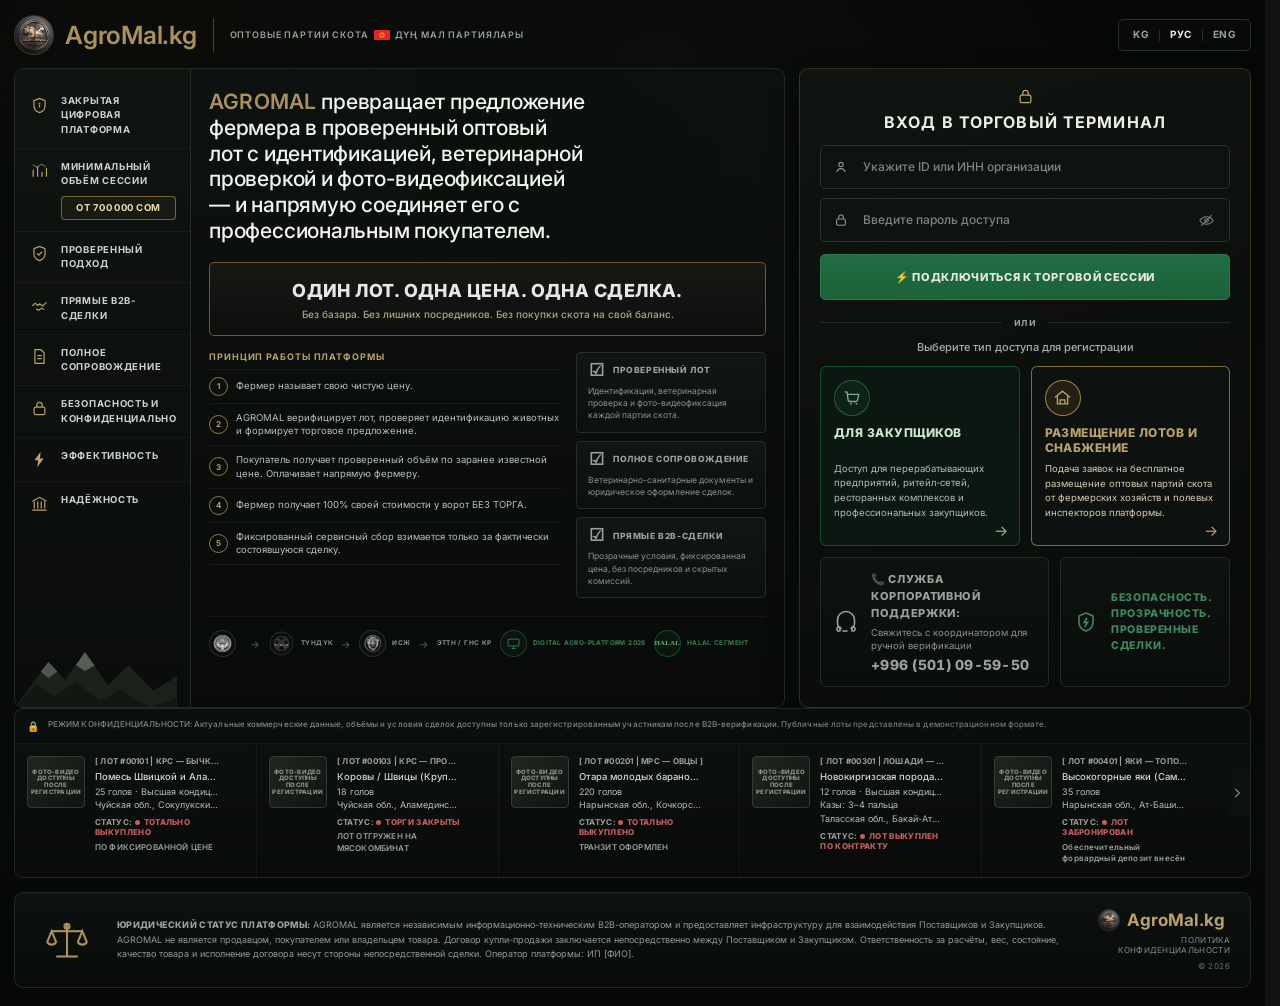
==== index.html @ 63f701b0 "Restore gray feature and support colors" ====
<!doctype html>
<html lang="ru">

<head>
<!-- skill:chrome -->
<style>
/* Credit line — bottom-right */
.design-ui-credit {
  position: fixed;
  bottom: 12px;
  right: 12px;
  font: 11px/1 system-ui, sans-serif;
  color: rgba(128,128,128,0.5);
  pointer-events: none;
  z-index: 2147483647;
  transition: opacity 0.4s ease;
  user-select: none;
  letter-spacing: 0.02em;
}

/* Hide chrome on touch devices */
@media (hover: none) {
  .design-ui-credit { display: none; }
}

/* Print fixes */
@media print {
  * {
    transition: none !important;
    animation: none !important;
    box-shadow: none !important;
  }
  body {
    print-color-adjust: exact;
    -webkit-print-color-adjust: exact;
  }
  .design-ui-credit { display: none !important; }
}

</style>
<script>
(function () {
    function markEditable() {
        document.body.classList.add('artifact-editable');
    }

    function initChromeUI() {
        if (!matchMedia('(hover: hover)').matches) return;

        var credit = document.createElement('div');
        credit.className = 'design-ui-credit';
        credit.setAttribute('aria-hidden', 'true');
        document.body.appendChild(credit);

        var timer = null;
        var fade = function (out) { credit.style.opacity = out ? '0' : ''; };
        fade(true);
        var show = function () {
            fade(false);
            clearTimeout(timer);
            timer = setTimeout(function () { fade(true); }, 3000);
        };
        document.addEventListener('mousemove', show);
        show();
    }

    function init() {
        markEditable();
        initChromeUI();
    }

    if (document.readyState === 'loading') {
        document.addEventListener('DOMContentLoaded', init);
    } else {
        init();
    }
})();
</script>
<!-- /skill:chrome -->

  <meta charset="utf-8">

  <meta
    name="viewport"
    content="width=device-width,initial-scale=1,viewport-fit=cover"
  >

  <title>
    AgroMal — закрытая B2B-платформа
  </title>

  <meta
    name="description"
    content="Закрытая B2B-платформа AgroMal для оптовых партий скота и прямых торговых сделок."
  >

  <meta
    name="theme-color"
    content="#050706"
  >

  <link
    rel="icon"
    href="./assets/img/logo.svg"
    type="image/svg+xml"
  >

  <!-- =====================================================
       FONT
       ===================================================== -->

  <link rel="preconnect" href="https://fonts.googleapis.com">

  <link
    rel="preconnect"
    href="https://fonts.gstatic.com"
    crossorigin
  >

  <link
    rel="stylesheet"
    href="https://fonts.googleapis.com/css2?family=Inter:wght@400;500;600&family=Manrope:wght@600&display=swap"
  >

  <!-- =====================================================
       GLOBAL
       ===================================================== -->

  <link
    rel="stylesheet"
    href="./assets/css/main.css"
  >

  <!-- =====================================================
       HOMEPAGE ONLY
       ===================================================== -->

  <link
    rel="stylesheet"
    href="./assets/css/agromal-homepage-overrides.css"
  >

  <!-- =====================================================
       JS
       ===================================================== -->

  <script src="./assets/js/config.js"></script>

  <script
    type="module"
    src="./assets/js/index.js"
  ></script>

</head>

<body class="homepage">

  <!-- =====================================================
       HEADER
       ===================================================== -->

  <header class="site-header site-header--home">

    <div class="shell site-header__inner site-header__inner--home">

      <!-- BRAND -->

      <a
        class="brand brand--home"
        href="./index.html"
        aria-label="AGROMAL — главная"
      >

        <img
          class="brand__logo"
          src="./assets/img/logo.jfif"
          alt="AGROMAL"
          width="42"
          height="42"
        >

        <b class="brand__name">
          AgroMal.kg
        </b>

      </a>


      <!-- DIVIDER -->

      <span
        class="brand-divider"
        aria-hidden="true"
      ></span>


      <!-- TAG -->

      <small class="brand__tag">

  <span data-i18n="taglineBefore"></span>

  <span
    class="brand__flag"
    aria-hidden="true"
  >
    <svg viewBox="0 0 32 20" xmlns="http://www.w3.org/2000/svg">
      <rect width="32" height="20" rx="2" fill="#E3262E"/>

      <circle
        cx="16"
        cy="10"
        r="5.2"
        fill="#FFCD00"
      />

      <circle
        cx="16"
        cy="10"
        r="2.1"
        fill="#E3262E"
      />

      <g
        fill="#E3262E"
        transform="translate(16 10)"
      >
        <path d="M0-7.7 1-2.2 0-1.6-1-2.2z"/>
        <path d="M0 7.7 1 2.2 0 1.6-1 2.2z"/>
        <path d="M-7.7 0-2.2-1.0-1.6 0-2.2 1.0z"/>
        <path d="M7.7 0 2.2-1.0 1.6 0 2.2 1.0z"/>

        <path d="M-5.4-5.4-1.8-1.1-2.2-0.2-3.0-0.6z"/>
        <path d="M5.4-5.4 1.8-1.1 2.2-0.2 3.0-0.6z"/>
        <path d="M-5.4 5.4-1.8 1.1-2.2 0.2-3.0 0.6z"/>
        <path d="M5.4 5.4 1.8 1.1 2.2 0.2 3.0 0.6z"/>
      </g>
    </svg>
  </span>

  <span data-i18n="taglineAfter"></span>

</small>


      <!-- LANGUAGE -->

      <nav
        class="lang-switch lang-switch--compact"
        aria-label="Язык интерфейса"
      >

        <button
          type="button"
          data-lang="ky"
        >
          KG
        </button>

        <span
          class="lang-switch__sep"
          aria-hidden="true"
        >
          |
        </span>

        <button
          type="button"
          data-lang="ru"
          class="is-active"
        >
          РУС
        </button>

        <span
          class="lang-switch__sep"
          aria-hidden="true"
        >
          |
        </span>

        <button
          type="button"
          data-lang="en"
        >
          ENG
        </button>

      </nav>

    </div>

  </header>


  <!-- =====================================================
       MAIN
       ===================================================== -->

  <main>

    <section
      class="hero hero--homepage"
      aria-label="AGROMAL"
    >

      <div class="shell hero__grid hero__grid--reference">

        <!-- =================================================
             BOARD — RAIL + CENTER
             ================================================= -->

        <div class="hero__board">

          <!-- LEFT RAIL -->

          <aside
            class="ref-rail"
            aria-label="Преимущества AgroMal"
          >

            <article class="ref-rail__item">

              <div
                class="ref-rail__icon"
                aria-hidden="true"
              >
                <svg viewBox="0 0 24 24" fill="none" stroke="currentColor" stroke-width="1.5">
                  <path d="M12 3l7 3v6c0 4.9-3.1 7.9-7 9-3.9-1.1-7-4.1-7-9V6z"/>
                  <circle cx="12" cy="9.6" r="1.1" fill="currentColor" stroke="none"/>
                  <path d="M12 11.2v3.2"/>
                </svg>
              </div>

              <div class="ref-rail__label" data-i18n="railPrivateDigital"></div>

            </article>


            <article class="ref-rail__item ref-rail__item--highlight">

              <div
                class="ref-rail__icon"
                aria-hidden="true"
              >
                <svg viewBox="0 0 24 24" fill="none" stroke="currentColor" stroke-width="1.5">
                  <path d="M4 20V11M9.6 20V6.5M15.2 20v-6M20.8 20V8.5"/>
                  <path d="M3.5 4.6l5.3 3.4 5.4-3.9 5.6 3.1" opacity=".55"/>
                </svg>
              </div>

              <div>

                <div class="ref-rail__label" data-i18n="railMinimumVolume"></div>

                <span class="ref-rail__value" data-i18n="railMinimumValue"></span>

              </div>

            </article>


            <article class="ref-rail__item">

              <div
                class="ref-rail__icon"
                aria-hidden="true"
              >
                <svg viewBox="0 0 24 24" fill="none" stroke="currentColor" stroke-width="1.5">
                  <path d="M12 3l7 3v6c0 4.9-3.1 7.9-7 9-3.9-1.1-7-4.1-7-9V6z"/>
                  <path d="M8.8 11.9l2.3 2.3 4.1-4.4"/>
                </svg>
              </div>

              <div
                class="ref-rail__label"
                data-i18n="railVerifiedApproach"
              ></div>

            </article>


            <article class="ref-rail__item">

              <div
                class="ref-rail__icon"
                aria-hidden="true"
              >
                <svg viewBox="0 0 24 24" fill="none" stroke="currentColor" stroke-width="1.5">
                  <path d="M3 12.4l3.4-3.1 3.6 2.6 2.2-2 3.8 2.7 4.9-4.5"/>
                  <path d="M7.6 16.2l3.2 1.9 3.9-2.8 3.1 1.9"/>
                </svg>
              </div>

              <div
                class="ref-rail__label"
                data-i18n="railDirectB2B"
              ></div>

            </article>


            <article class="ref-rail__item">

              <div
                class="ref-rail__icon"
                aria-hidden="true"
              >
                <svg viewBox="0 0 24 24" fill="none" stroke="currentColor" stroke-width="1.5">
                  <path d="M6.2 3.4h7.6l4 4v13.2H6.2z"/>
                  <path d="M9.3 11h5.4M9.3 14.6h5.4"/>
                </svg>
              </div>

              <div
                class="ref-rail__label"
                data-i18n="railFullSupport"
              ></div>

            </article>


            <article class="ref-rail__item">

              <div
                class="ref-rail__icon"
                aria-hidden="true"
              >
                <svg viewBox="0 0 24 24" fill="none" stroke="currentColor" stroke-width="1.5">
                  <rect x="5.2" y="10.2" width="13.6" height="9.6" rx="2"/>
                  <path d="M8.6 10.2V7.6a3.4 3.4 0 016.8 0v2.6"/>
                </svg>
              </div>

              <div
                class="ref-rail__label"
                data-i18n="railSecurity"
              ></div>

            </article>


            <article class="ref-rail__item">

              <div
                class="ref-rail__icon"
                aria-hidden="true"
              >
                <svg viewBox="0 0 24 24" fill="currentColor" stroke="none">
                  <path d="M13.4 2.2L5.6 13.1h4.7l-1 8.7 7.9-11.1h-4.6z"/>
                </svg>
              </div>

              <div
                class="ref-rail__label"
                data-i18n="railEfficiency"
              ></div>

            </article>


            <article class="ref-rail__item">

              <div
                class="ref-rail__icon"
                aria-hidden="true"
              >
                <svg viewBox="0 0 24 24" fill="none" stroke="currentColor" stroke-width="1.5">
                  <path d="M3.2 9.2L12 4.2l8.8 5"/>
                  <path d="M5.4 9.6v8.8M9.8 9.6v8.8M14.2 9.6v8.8M18.6 9.6v8.8M3 20.4h18"/>
                </svg>
              </div>

              <div
                class="ref-rail__label"
                data-i18n="railReliability"
              ></div>

            </article>


            <div
              class="ref-rail__art"
              aria-hidden="true"
            >
              <svg
                viewBox="0 0 188 70"
                preserveAspectRatio="none"
              >
                <path d="M0 70 36 25l18 18 21-28 25 33 22-20 27 26 25-15V70z" fill="#20261f"/>
                <path d="M36 25l9.5 9.5-9.5 6.5-8.5-6.5z" fill="#5d6459"/>
                <path d="M75 15l10.5 13.5-10.5 5.5-9.5-6z" fill="#666d61"/>
                <path d="M0 70 23 47l19 12.5 23-14.5 27 18.5 21-11 31 17.5 29-9V70z" fill="#151a15"/>
              </svg>
            </div>

          </aside>


          <!-- CENTER -->

          <div class="hero__content hero__content--reference">

            <!-- HEAD -->

            <h1 class="hero-b2b-title">
              <b class="hero-b2b-title__mark">AGROMAL</b>
              <span data-i18n="heroText"></span>
            </h1>


            <!-- FORMULA -->

            <section
              class="hero-b2b-formula"
              aria-label="Фирменная формула"
            >

              <span
                class="hero-b2b-section-label"
                data-i18n="formulaLabel"
              ></span>

              <strong
                class="hero-b2b-formula-main"
                data-i18n="formulaMain"
              ></strong>

              <p
                class="hero-b2b-formula-note"
                data-i18n="formulaNote"
              ></p>

            </section>


            <!-- PRINCIPLES + FEATURE CARDS -->

            <div class="hero-b2b-principles-wrap">

              <section class="hero-b2b-principles">

                <div
                  class="hero-b2b-section-label"
                  data-i18n="principlesTitle"
                ></div>

                <ol>

                  <li data-i18n="principle1"></li>
                  <li data-i18n="principle2"></li>
                  <li data-i18n="principle3"></li>
                  <li data-i18n="principle4"></li>
                  <li data-i18n="principle5"></li>

                </ol>

              </section>


              <div class="ref-feature-grid">

                <article class="ref-feature">

                  <div class="ref-feature__head">
                    <span aria-hidden="true">
                      ☑
                    </span>

                    <span data-i18n="featureVerifiedLot"></span>
                  </div>

                  <p data-i18n="featureVerifiedLotText"></p>

                </article>


                <article class="ref-feature">

                  <div class="ref-feature__head">
  <span class="ref-feature__icon" aria-hidden="true">☑</span>
  <span data-i18n="featureFullSupport"></span>
</div>

                  <p data-i18n="featureFullSupportText"></p>

                </article>


                <article class="ref-feature">

                  <div class="ref-feature__head">
  <span class="ref-feature__icon" aria-hidden="true">☑</span>
  <span data-i18n="featureDirectB2B"></span>
</div>

                  <p data-i18n="featureDirectB2BText"></p>

                </article>

              </div>

            </div>


            <!-- SYSTEMS -->

            <div class="hero-b2b-systems">

              <aside
                class="sync-strip sync-strip--homepage"
                aria-label="Государственные и отраслевые системы"
              >

                <div class="sync-strip__flow sync-strip__flow--homepage">

                  <div class="sync-logo sync-logo--emblem">

                    <img
                      src="./assets/img/gerb.png"
                      alt="Герб"
                    >

                    <span data-i18n="kyrgyzEmblem"></span>

                  </div>


                  <span
                    class="sync-arrow"
                    aria-hidden="true"
                  >
                    →
                  </span>


                  <div class="sync-logo">

                    <img
                      src="./assets/img/tunduk.png"
                      alt="Түндүк"
                    >

                    <span data-i18n="tunduk"></span>

                  </div>


                  <span
                    class="sync-arrow"
                    aria-hidden="true"
                  >
                    →
                  </span>


                  <div class="sync-logo">

                    <img
                      src="./assets/img/Csioj.png"
                      alt="ИСЖ"
                    >

                    <span data-i18n="iszh"></span>

                  </div>


                  <span
                    class="sync-arrow"
                    aria-hidden="true"
                  >
                    →
                  </span>


                  <div class="sync-logo sync-logo--ettn">

                    <span data-i18n="ettnGns"></span>

                  </div>


                  <div class="sync-logo sync-logo--platform">

                    <div class="sync-platform-mark">
                      <svg viewBox="0 0 24 24" fill="none" stroke="currentColor" stroke-width="1.5">
                        <rect x="3.2" y="5" width="17.6" height="11" rx="1.6"/>
                        <path d="M9 20h6M12 16v4"/>
                      </svg>
                    </div>

                    <span data-i18n="digitalAgroPlatform"></span>

                  </div>


                  <div class="sync-logo sync-logo--halal">

                    <div class="sync-halal-mark">
                      Halal
                    </div>

                    <span data-i18n="halalSegment"></span>

                  </div>

                </div>

              </aside>

            </div>

          </div>

        </div>


        <!-- =================================================
             TERMINAL
             ================================================= -->

        <aside class="hero__terminal">

          <!-- LOGIN -->

          <div
            class="panel login-panel"
            id="login"
          >

            <div class="panel__head panel__head--terminal">

              <div
                class="panel__head-icon"
                aria-hidden="true"
              >
                <svg viewBox="0 0 24 24" fill="none" stroke="currentColor" stroke-width="1.6">
                  <rect x="5.2" y="10.4" width="13.6" height="9.4" rx="2"/>
                  <path d="M8.6 10.4V7.8a3.4 3.4 0 016.8 0v2.6"/>
                </svg>
              </div>

              <h2 data-i18n="loginTitle">
                ВХОД В ТОРГОВЫЙ ТЕРМИНАЛ
              </h2>

            </div>


            <form
              id="login-form"
              novalidate
            >

              <div class="field field--icon">

                <span
                  class="field__icon"
                  aria-hidden="true"
                >
                  <svg viewBox="0 0 24 24" fill="none" stroke="currentColor" stroke-width="1.6">
                    <circle cx="12" cy="8.4" r="3.3"/>
                    <path d="M5.6 19.6c1-3.5 3.4-5.2 6.4-5.2s5.4 1.7 6.4 5.2"/>
                  </svg>
                </span>

                <input
                  id="identifier"
                  name="identifier"
                  type="text"
                  inputmode="numeric"
                  autocomplete="username"
                  maxlength="14"
                  required
                  placeholder="Укажите ID или ИНН организации"
                  data-i18n-placeholder="identifierPlaceholder"
                  data-i18n-aria-label="identifierAria"
                >

              </div>


              <div class="field field--icon">

                <span
                  class="field__icon"
                  aria-hidden="true"
                >
                  <svg viewBox="0 0 24 24" fill="none" stroke="currentColor" stroke-width="1.6">
                    <rect x="5.4" y="10.6" width="13.2" height="9.2" rx="2"/>
                    <path d="M8.6 10.6V8a3.4 3.4 0 016.8 0v2.6"/>
                  </svg>
                </span>

                <input
                  id="password"
                  name="password"
                  type="password"
                  autocomplete="current-password"
                  maxlength="128"
                  required
                  placeholder="Введите пароль доступа"
                  data-i18n-placeholder="passwordPlaceholder"
                  data-i18n-aria-label="passwordAria"
                >

                <button
                  class="field__eye"
                  id="toggle-password"
                  type="button"
                  data-i18n-aria-label="showPassword"
                  aria-pressed="false"
                >
                  <svg viewBox="0 0 24 24" fill="none" stroke="currentColor" stroke-width="1.5">
                    <path d="M2.6 12S6.1 6.6 12 6.6 21.4 12 21.4 12 17.9 17.4 12 17.4 2.6 12 2.6 12z"/>
                    <circle cx="12" cy="12" r="2.6"/>
                    <path class="field__eye-slash" d="M4.4 19.6L19.6 4.4"/>
                  </svg>
                </button>

              </div>


              <button
                class="button button--wide login-submit"
                id="login-button"
                type="submit"
                data-i18n="connect"
              >
                ⚡ ПОДКЛЮЧИТЬСЯ К ТОРГОВОЙ СЕССИИ
              </button>


              <p
                class="notice notice--error"
                id="login-message"
                role="alert"
                aria-live="polite"
                hidden
              ></p>

            </form>

          </div>


          <!-- ACCESS -->

          <div class="hero-access">

  <div class="hero-access__divider">
    <span></span>
    <b data-i18n="accessDivider"></b>
    <span></span>
  </div>

  <div
    class="hero-access__caption"
    data-i18n="accessTitle"
  ></div>


            <div class="hero-access__cards">

              <!-- BUYER -->

              <a
                class="hero-access-card hero-access-card--buyer"
                href="https://wa.me/996501095950"
                target="_blank"
                rel="noopener noreferrer"
              >

                <span
                  class="hero-access-card__icon"
                  aria-hidden="true"
                >

                  <svg
                    viewBox="0 0 24 24"
                    fill="none"
                  >

                    <path
                      d="M3 5h2l1.5 10.5a2 2 0 0 0 2 1.5h7.8a2 2 0 0 0 2-1.6L20 8H7"
                      stroke="currentColor"
                      stroke-width="1.7"
                      stroke-linecap="round"
                      stroke-linejoin="round"
                    />

                    <circle
                      cx="10"
                      cy="20"
                      r="1.2"
                      fill="currentColor"
                    />

                    <circle
                      cx="17"
                      cy="20"
                      r="1.2"
                      fill="currentColor"
                    />

                  </svg>

                </span>


                <span class="hero-access-card__content">

                  <strong data-i18n="buyerAccessTitle"></strong>

                  <small data-i18n="buyerAccessText"></small>

                </span>


                <span
                  class="hero-access-card__arrow"
                  aria-hidden="true"
                >
                  →
                </span>

              </a>


              <!-- FARM -->

              <a
                class="hero-access-card hero-access-card--farm"
                href="https://wa.me/996501095950"
                target="_blank"
                rel="noopener noreferrer"
              >

                <span
                  class="hero-access-card__icon"
                  aria-hidden="true"
                >

                  <svg
                    viewBox="0 0 24 24"
                    fill="none"
                  >

                    <path
                      d="M3 11.5 12 4l9 7.5"
                      stroke="currentColor"
                      stroke-width="1.7"
                      stroke-linecap="round"
                    />

                    <path
                      d="M5.5 10.5V20h13v-9.5"
                      stroke="currentColor"
                      stroke-width="1.7"
                    />

                    <path
                      d="M9 20v-5h6v5"
                      stroke="currentColor"
                      stroke-width="1.7"
                    />

                  </svg>

                </span>


                <span class="hero-access-card__content">

                  <strong data-i18n="supplierAccessTitle"></strong>

                  <small data-i18n="supplierAccessText"></small>

                </span>


                <span
                  class="hero-access-card__arrow"
                  aria-hidden="true"
                >
                  →
                </span>

              </a>

            </div>

          </div>


          <!-- HELP + TRUST -->

          <div class="hero-assist">

            <div class="hero-help">

              <div
                class="hero-help__icon"
                aria-hidden="true"
              >

                <svg
                  viewBox="0 0 24 24"
                  fill="none"
                >

                  <path
                    d="M7 18.5c-2.2-.8-3.5-2.8-3.5-5.2V10a8.5 8.5 0 0 1 17 0v3.3c0 2.4-1.3 4.4-3.5 5.2"
                    stroke="currentColor"
                    stroke-width="1.6"
                    stroke-linecap="round"
                  />

                  <path
                    d="M6 17H4.8A1.8 1.8 0 0 0 3 18.8v.4A1.8 1.8 0 0 0 4.8 21H6v-4Zm12 0h1.2a1.8 1.8 0 0 1 1.8 1.8v.4A1.8 1.8 0 0 1 19.2 21H18v-4Z"
                    stroke="currentColor"
                    stroke-width="1.6"
                    stroke-linejoin="round"
                  />

                  <path
                    d="M9 21h4"
                    stroke="currentColor"
                    stroke-width="1.6"
                    stroke-linecap="round"
                  />

                </svg>

              </div>

              <div class="hero-help__content">

                <strong data-i18n="supportTitle"></strong>

                <span data-i18n="supportText"></span>

                <a
                  href="https://wa.me/996501095950"
                  target="_blank"
                  rel="noopener noreferrer"
                >
                  +996 (501) 09-59-50
                </a>

              </div>

            </div>


            <div class="hero-trust">

              <div
                class="hero-trust__icon"
                aria-hidden="true"
              >
                <svg viewBox="0 0 24 24" fill="none" stroke="currentColor" stroke-width="1.6">
                  <path d="M12 3l7 3v6c0 4.9-3.1 7.9-7 9-3.9-1.1-7-4.1-7-9V6z"/>
                  <path d="M13.2 7.8L10.2 12.4h3.4L10.8 17"/>
                </svg>
              </div>

              <p
                class="hero-trust__copy"
                data-i18n="trustTitle"
              ></p>

            </div>

          </div>

        </aside>

      </div>

    </section>


    <!-- =====================================================
         DEMO LOTS
         ===================================================== -->

    <section
      class="homepage-demo-lots"
      aria-label="Публичные лоты"
    >

      <div class="homepage-demo-lots__track">

    <div class="homepage-demo-lots__notice">

      <span
        class="homepage-demo-lots__notice-icon"
        aria-hidden="true"
      >🔒</span>

      <p data-i18n="confidentialityNotice"></p>

    </div>


      <div
        class="homepage-demo-lots__grid"
        id="homepage-lots-grid"
        aria-live="polite"
      >

        <!-- LOT 1 -->

        <article class="homepage-lot homepage-lot--sold">

          <div
            class="homepage-lot__animal"
            data-i18n="publicLot1Animal"
          ></div>

          <div class="homepage-lot__meta">

            <div
              class="homepage-lot__id"
              data-i18n="publicLot1Id"
            ></div>

            <div
              class="homepage-lot__name"
              data-i18n="publicLot1Name"
            ></div>

            <div
              class="homepage-lot__volume"
              data-i18n="publicLot1Volume"
            ></div>

            <div
              class="homepage-lot__volume"
              data-i18n="publicLot1Region"
            ></div>

            <div class="homepage-lot__status">
              <span data-i18n="statusLabel"></span>:
              <b data-i18n="publicLot1Status"></b>
            </div>

            <div
              class="homepage-lot__note"
              data-i18n="publicLot1Note"
            ></div>

          </div>

          <button
            class="homepage-lot__more"
            type="button"
            data-i18n-aria-label="lotData1"
          >
            •••
          </button>

        </article>


        <!-- LOT 2 -->

        <article class="homepage-lot homepage-lot--sold">

          <div
            class="homepage-lot__animal"
            data-i18n="publicLot2Animal"
          ></div>

          <div class="homepage-lot__meta">

            <div
              class="homepage-lot__id"
              data-i18n="publicLot2Id"
            ></div>

            <div
              class="homepage-lot__name"
              data-i18n="publicLot2Name"
            ></div>

            <div
              class="homepage-lot__volume"
              data-i18n="publicLot2Volume"
            ></div>

            <div
              class="homepage-lot__volume"
              data-i18n="publicLot2Region"
            ></div>

            <div class="homepage-lot__status">
              <span data-i18n="statusLabel"></span>:
              <b data-i18n="publicLot2Status"></b>
            </div>

            <div
              class="homepage-lot__note"
              data-i18n="publicLot2Note"
            ></div>

          </div>

          <button
            class="homepage-lot__more"
            type="button"
            data-i18n-aria-label="lotData2"
          >
            •••
          </button>

        </article>


        <!-- LOT 3 -->

        <article class="homepage-lot homepage-lot--sold">

          <div
            class="homepage-lot__animal"
            data-i18n="publicLot3Animal"
          ></div>

          <div class="homepage-lot__meta">

            <div
              class="homepage-lot__id"
              data-i18n="publicLot3Id"
            ></div>

            <div
              class="homepage-lot__name"
              data-i18n="publicLot3Name"
            ></div>

            <div
              class="homepage-lot__volume"
              data-i18n="publicLot3Volume"
            ></div>

            <div
              class="homepage-lot__volume"
              data-i18n="publicLot3Region"
            ></div>

            <div class="homepage-lot__status">
              <span data-i18n="statusLabel"></span>:
              <b data-i18n="publicLot3Status"></b>
            </div>

            <div
              class="homepage-lot__note"
              data-i18n="publicLot3Note"
            ></div>

          </div>

          <button
            class="homepage-lot__more"
            type="button"
            data-i18n-aria-label="lotData3"
          >
            •••
          </button>

        </article>


        <!-- LOT 4 -->

        <article class="homepage-lot homepage-lot--sold">

          <div
            class="homepage-lot__animal"
            data-i18n="publicLot4Animal"
          ></div>

          <div class="homepage-lot__meta">

            <div
              class="homepage-lot__id"
              data-i18n="publicLot4Id"
            ></div>

            <div
              class="homepage-lot__name"
              data-i18n="publicLot4Name"
            ></div>

            <div
              class="homepage-lot__volume"
              data-i18n="publicLot4Volume"
            ></div>

            <div
              class="homepage-lot__volume"
              data-i18n="publicLot4Kazy"
            ></div>

            <div
              class="homepage-lot__volume"
              data-i18n="publicLot4Region"
            ></div>

            <div class="homepage-lot__status">
              <span data-i18n="statusLabel"></span>:
              <b data-i18n="publicLot4Status"></b>
            </div>

          </div>

          <button
            class="homepage-lot__more"
            type="button"
            data-i18n-aria-label="lotData4"
          >
            •••
          </button>

        </article>


        <!-- LOT 5 -->

        <article class="homepage-lot homepage-lot--blocked">

          <div
            class="homepage-lot__animal"
            data-i18n="publicLot5Animal"
          ></div>

          <div class="homepage-lot__meta">

            <div
              class="homepage-lot__id"
              data-i18n="publicLot5Id"
            ></div>

            <div
              class="homepage-lot__name"
              data-i18n="publicLot5Name"
            ></div>

            <div
              class="homepage-lot__volume"
              data-i18n="publicLot5Volume"
            ></div>

            <div
              class="homepage-lot__volume"
              data-i18n="publicLot5Region"
            ></div>

            <div class="homepage-lot__status">
              <span data-i18n="statusLabel"></span>:
              <b data-i18n="publicLot5Status"></b>
            </div>

            <div
              class="homepage-lot__note"
              data-i18n="publicLot5Note"
            ></div>
            

          <button
            class="homepage-lot__more"
            type="button"
            data-i18n-aria-label="lotData5"
          >
            •••
          </button>

        </article>

      </div>


      <button
        class="homepage-demo-lots__next"
        id="homepage-lots-next"
        type="button"
        data-i18n-aria-label="nextLots"
      >
        <svg viewBox="0 0 24 24" fill="none" stroke="currentColor" stroke-width="1.8">
          <path d="M9 5l7 7-7 7"/>
        </svg>
      </button>

    </section>


    <!-- =====================================================
         LEGAL STATUS
         ===================================================== -->

    <section
      class="homepage-legal"
      aria-label="Юридический статус платформы"
    >

      <div class="homepage-legal__inner">

        <div
          class="homepage-legal__icon"
          aria-hidden="true"
        >
          <svg viewBox="0 0 24 24" fill="none" stroke="currentColor" stroke-width="1.1">
            <path d="M12 3.4v17.2"/>
            <path d="M6.4 20.6h11.2"/>
            <path d="M4 7.4h16"/>
            <path d="M4 7.4L1.7 13a2.6 2.6 0 004.6 0z"/>
            <path d="M20 7.4L17.7 13a2.6 2.6 0 004.6 0z"/>
            <circle cx="12" cy="4.8" r="1.3"/>
          </svg>
        </div>


        <div class="homepage-legal__copy">

          <p>

            <strong data-i18n="footerLegalTitle"></strong>

            <span data-i18n="footerLegal1"></span>
            <span data-i18n="footerLegal2"></span>
            <span data-i18n="footerLegal3"></span>
            <span data-i18n="footerLegal4"></span>

          </p>

        </div>


        <div class="homepage-legal__brand">

          <div class="homepage-legal__brand-name">

            <img
              src="./assets/img/logo.jfif"
              alt=""
              width="22"
              height="22"
            >

            AgroMal.kg
            <span class="homepage-legal__brand-flag" aria-hidden="true">
  <svg viewBox="0 0 32 20" xmlns="http://www.w3.org/2000/svg">
    <rect width="32" height="20" rx="2" fill="#E3262E"/>
    <circle cx="16" cy="10" r="5.2" fill="#FFCD00"/>
    <circle cx="16" cy="10" r="2.1" fill="#E3262E"/>
  </svg>
</span>
          </div>

          <div class="homepage-legal__copyright">

            <a
              href="./privacy.html"
              data-i18n="privacy"
            ></a>

            <span>© 2026</span>

          </div>

        </div>

      </div>

    </section>

  </main>


  <!-- =====================================================
       HOMEPAGE UI — password eye + lots scroll
       ===================================================== -->

  <script>
    (function () {

      var pass = document.getElementById('password');
      var eye = document.getElementById('toggle-password');

      if (pass && eye) {
        eye.addEventListener('click', function () {
          var shown = pass.type === 'text';
          pass.type = shown ? 'password' : 'text';
          eye.setAttribute(
            'aria-pressed',
            String(!shown)
          );
          eye.setAttribute(
            'aria-label',
            shown ? 'Показать пароль' : 'Скрыть пароль'
          );
          eye.classList.toggle(
            'is-open',
            !shown
          );
        });
      }

      var track =
        document.getElementById('homepage-lots-grid');

      var next =
        document.getElementById('homepage-lots-next');

      if (track && next) {
        next.addEventListener('click', function () {
          var end =
            track.scrollLeft + track.clientWidth >=
            track.scrollWidth - 4;

          track.scrollBy({
            left: end
              ? -track.scrollWidth
              : track.clientWidth * 0.8,
            behavior: 'smooth'
          });
        });
      }

    })();
          /*
       * MOBILE DEMO LOTS
       * Начинаем со второго "шага",
       * чтобы можно было двигаться и влево, и вправо.
       */
      var lotsContainer =
        document.querySelector('.homepage-demo-lots');

      if (lotsContainer) {

        function setMobileLotsPosition() {
          if (window.innerWidth <= 767) {

            /*
             * Один лот = 285px.
             * Начинаем примерно с середины первого левого запаса.
             */
            lotsContainer.scrollLeft = 570;

          } else {

            lotsContainer.scrollLeft = 0;

          }
        }

        window.addEventListener(
          'load',
          setMobileLotsPosition
        );

        window.addEventListener(
          'resize',
          setMobileLotsPosition
        );

        /*
         * Дополнительный запуск после инициализации переводов.
         */
        setTimeout(
          setMobileLotsPosition,
          300
        );
      }
  </script>

</body>

</html>
---- assets/css/main.css ----
@import url("./components.css");

  :root {
    color-scheme: dark;
    --bg: #121212;
    --bg-deep: #0d0f0e;
    --surface: #181b19;
    --surface-2: #202421;
    --border: #2b312d;
    --border-strong: #3b453f;
    --text: #f5f5f5;
    --muted: #929994;
    --accent: #4f8d6b;
    --accent-bright: #75b58f;
    --danger: #c66c6c;
    --warning: #c5a96a;
    --radius: 8px;
    --max: 1360px;
    --ticker-height: 38px;
    font-family: Inter, -apple-system, BlinkMacSystemFont, "Segoe UI", sans-serif;
  }

  * { box-sizing: border-box; }

  html { scroll-behavior: smooth; }

  body {
    margin: 0;
    min-width: 320px;
    min-height: 100vh;
    padding-bottom: calc(var(--ticker-height) + env(safe-area-inset-bottom));
    background: var(--bg);
    color: var(--text);
    font-size: 15px;
    line-height: 1.55;
    -webkit-font-smoothing: antialiased;
  }

  body::before {
    content: "";
    position: fixed;
    inset: 0;
    pointer-events: none;
    opacity: .2;
    background-image:
      linear-gradient(to right, #2b312d 1px, transparent 1px),
      linear-gradient(to bottom, #2b312d 1px, transparent 1px);
    background-size: 72px 72px;
    mask-image: linear-gradient(to bottom, #000, transparent 75%);
  }

  body.modal-open { overflow: hidden; }

  a { color: inherit; }

  button,
  input,
  select,
  textarea {
    font: inherit;
  }

  button,
  .button {
    min-height: 44px;
  }

  button { color: inherit; }

  img,
  svg {
    display: block;
    max-width: 100%;
  }

  h1,
  h2,
  h3,
  p {
    margin-top: 0;
  }

  h1,
  h2,
  h3 {
    line-height: 1.12;
    text-wrap: balance;
  }

  :focus-visible {
    outline: 2px solid var(--accent-bright);
    outline-offset: 3px;
  }

  [hidden] {
    display: none !important;
  }

  .shell {
    position: relative;
    z-index: 1;
    width: min(calc(100% - 40px), var(--max));
    margin-inline: auto;
  }

  /* =========================================================
    HEADER
    ========================================================= */

  .site-header {
    position: relative;
    z-index: 10;
    border-bottom: 1px solid var(--border);
    background: rgba(18, 18, 18, .92);
    backdrop-filter: blur(12px);
  }

  .site-header--home {
    border-bottom: 0;
    background: transparent;
    backdrop-filter: none;
  }

  .site-header__inner {
    min-height: 88px;
    display: flex;
    align-items: center;
    justify-content: space-between;
    gap: 24px;
  }

  .site-header__inner--home {
    position: relative;
    justify-content: center;
    padding-top: 18px;
  }

  .brand {
    display: flex;
    align-items: center;
    gap: 15px;
    text-decoration: none;
  }

  .brand--home {
    text-align: left;
  }

  .brand__logo {
    width: 58px;
    height: 58px;
    flex: 0 0 58px;
    object-fit: cover;
    border-radius: 10px;
    border: 1px solid var(--border-strong);
    background: var(--surface-2);
    box-shadow: 0 8px 24px rgba(0, 0, 0, .20);
  }

  .brand__copy {
    display: block;
  }

  .brand__name {
    display: block;
    color: var(--text);
    font-size: 19px;
    font-weight: 700;
    letter-spacing: .04em;
  }

  .brand__tag {
    display: block;
    margin-top: 4px;
    max-width: 340px;
    color: var(--muted);
    font-size: 9px;
    letter-spacing: .12em;
    line-height: 1.4;
    text-transform: uppercase;
  }

  .header-actions {
    display: flex;
    align-items: center;
    gap: 14px;
  }

  .lang-switch {
    display: flex;
    align-items: center;
    gap: 3px;
    padding: 3px;
    border: 1px solid var(--border);
    border-radius: 6px;
  }

  .lang-switch--compact {
    position: absolute;
    right: 0;
    top: 24px;
  }

  .lang-switch button {
    min-height: 30px;
    border: 0;
    border-radius: 4px;
    padding: 4px 8px;
    background: transparent;
    color: var(--muted);
    font-size: 11px;
    cursor: pointer;
  }

  .lang-switch button.is-active {
    background: var(--surface-2);
    color: var(--text);
  }

  .micro {
    color: var(--accent-bright);
    font-size: 11px;
    font-weight: 700;
    letter-spacing: .15em;
    text-transform: uppercase;
  }

  .private-chip {
    border: 1px solid var(--border);
    border-radius: 999px;
    padding: 7px 10px;
    color: var(--muted);
    font-size: 10px;
    letter-spacing: .1em;
  }

  .private-chip::before {
    content: "";
    display: inline-block;
    width: 6px;
    height: 6px;
    margin-right: 7px;
    border-radius: 50%;
    background: var(--accent);
  }

  /* =========================================================
    HERO
    ========================================================= */

  .hero {
    padding: clamp(54px, 8vw, 112px) 0 76px;
  }

  .hero--homepage {
    padding: 34px 0 96px;
  }

  .hero__grid {
    display: grid;
    grid-template-columns: minmax(0, 1.15fr) minmax(360px, .7fr);
    align-items: center;
    gap: clamp(48px, 8vw, 120px);
  }

  .hero__content--reference {
    width: 100%;
    max-width: 680px;
    padding-top: 20px;
  }

  .hero__terminal {
    width: 100%;
    max-width: 470px;
    justify-self: end;
    padding-top: 8px;
  }

  .hero h1 {
    max-width: 760px;
    margin: 20px 0 24px;
    font-size: clamp(2.6rem, 5vw, 4.7rem);
    font-weight: 640;
    letter-spacing: -.04em;
  }

  .hero__lead {
    max-width: 700px;
    color: #b8bfba;
    font-size: clamp(1rem, 1.45vw, 1.24rem);
  }

  .hero-b2b-head {
    display: grid;
    gap: 12px;
    width: 100%;
    max-width: 640px;
    margin-bottom: 28px;
  }

  .hero-b2b-label,
  .hero-b2b-volume,
  .hero-b2b-section-label {
    color: #929994;
    font-size: 11px;
    font-weight: 650;
    line-height: 1.45;
    letter-spacing: .095em;
    text-transform: uppercase;
  }

  .hero-b2b-volume strong {
    color: var(--accent-bright);
    font-weight: 800;
  }

  .hero-b2b-title {
    width: 100%;
    max-width: 640px;
    margin: 0 0 34px;
    color: #f2f3ef;
    font-size: clamp(50px, 4vw, 60px);
    font-weight: 720;
    line-height: .98;
    letter-spacing: -.045em;
  }

  .hero-b2b-formula {
    width: 100%;
    max-width: 560px;
    margin: 0 0 38px;
    padding: 22px 26px;
    border: 1px solid rgba(79, 141, 107, .38);
    border-radius: 8px;
    background: #191d1b;
  }

  .hero-b2b-formula-main {
    display: block;
    margin-top: 9px;
    color: #fff;
    font-size: clamp(20px, 1.8vw, 23px);
    font-weight: 800;
    line-height: 1.2;
    letter-spacing: .015em;
  }

  .hero-b2b-formula-note {
    margin: 11px 0 0;
    color: #b8bfba;
    font-size: 14px;
    font-weight: 600;
    line-height: 1.55;
  }

  .hero-b2b-principles {
    width: 100%;
    max-width: 620px;
    margin-bottom: 44px;
  }

  .hero-b2b-principles ol {
    display: grid;
    gap: 13px;
    margin: 15px 0 0;
    padding-left: 25px;
    color: #d8ddd9;
    font-size: 15px;
    line-height: 1.55;
  }

  .hero-b2b-principles li {
    padding-left: 5px;
  }

  .hero-b2b-principles li::marker {
    color: var(--accent-bright);
    font-weight: 800;
  }

  .hero-b2b-principles strong {
    color: #fff;
    font-weight: 800;
  }

  .hero-b2b-official {
    width: 100%;
    max-width: 620px;
    display: grid;
    gap: 20px;
    margin-top: 50px;
    margin-bottom: 36px;
  }

  .hero-b2b-official p {
    margin: 0;
    color: #7c8580;
    font-size: 14px;
    line-height: 1.62;
  }

  .hero-b2b-systems {
    width: 100%;
    max-width: 640px;
    margin-top: 34px;
  }

  .hero-b2b-systems .sync-strip--homepage {
    margin-top: 0;
  }

  .hero-b2b-systems .sync-strip__flow--homepage {
    gap: 14px;
  }

  .hero-b2b-systems .sync-logo {
    font-size: 9px;
  }

  /* =========================================================
    SYNC / SYSTEMS
    ========================================================= */

  .sync-strip {
    margin-top: 34px;
    border: 1px solid var(--border);
    border-radius: var(--radius);
    padding: 16px 18px;
    background: rgba(17, 20, 18, .74);
    box-shadow: inset 0 1px 0 rgba(255, 255, 255, .015);
  }

  .sync-strip--homepage {
    margin-top: 28px;
    width: 100%;
    padding: 0;
    border: 0;
    background: transparent;
    box-shadow: none;
    overflow: visible;
  }

  .sync-strip__flow {
    display: flex;
    align-items: center;
    flex-wrap: wrap;
    gap: 9px;
  }

  .sync-strip__flow--homepage {
    display: flex;
    align-items: center;
    gap: 18px;
    flex-wrap: wrap;
    justify-content: flex-start;
  }

  .sync-mark {
    display: inline-flex;
    align-items: center;
    min-height: 28px;
    border: 1px solid rgba(59, 69, 63, .75);
    border-radius: 999px;
    padding: 5px 8px;
    color: #9ca59f;
    background: rgba(255, 255, 255, .01);
    font-size: 8px;
    font-weight: 700;
    letter-spacing: .08em;
    white-space: nowrap;
  }

  .sync-mark--emblem {
    color: #b1b7b3;
    min-width: 32px;
    justify-content: center;
  }

  .sync-mark--platform {
    color: var(--accent-bright);
    border-color: rgba(79, 141, 107, .25);
  }

  .sync-logo {
    display: inline-flex;
    align-items: center;
    gap: 8px;
    color: rgba(255, 255, 255, .68);
    font-size: 10px;
    font-weight: 700;
    letter-spacing: .08em;
    text-transform: uppercase;
    white-space: nowrap;
  }

  .sync-logo img,
  .sync-platform-mark,
  .sync-halal-mark {
    width: 30px;
    height: 30px;
    min-width: 30px;
    min-height: 30px;
    flex: 0 0 30px;
    display: inline-flex;
    align-items: center;
    justify-content: center;
    box-sizing: border-box;
    border: 1px solid rgba(255, 255, 255, .16);
    border-radius: 50%;
    background: rgba(255, 255, 255, .025);
  }

  .sync-logo img {
    padding: 0;
    object-fit: contain;
    object-position: center;
    opacity: .9;
    filter: grayscale(1);
  }

  .sync-platform-mark {
    font-size: 7px;
    font-weight: 800;
    letter-spacing: .03em;
    color: var(--accent-bright);
    border-color: rgba(79, 141, 107, .35);
    background: rgba(79, 141, 107, .06);
  }

  .sync-halal-mark {
    font-size: 13px;
    font-family: serif;
    color: #22c55e;
    border-color: rgba(34, 197, 94, .35);
  }

  .sync-logo--platform,
  .sync-logo--halal {
    opacity: .9;
  }

  .sync-logo--halal {
    color: #22c55e;
  }

  .sync-logo--halal .sync-halal-mark {
    color: #22c55e;
  }

  .sync-arrow {
    color: rgba(255, 255, 255, .24);
    font-size: 14px;
    line-height: 1;
  }

  .sync-logo img[src*="kr-emblem"] {
    transform: scale(.95);
  }

  .sync-logo img[src*="tunduk"] {
    transform: scale(.88);
  }

  .sync-logo img[src*="siozh"] {
    transform: scale(1.2);
  }

  .sync-logo img[src*="ettn"] {
    transform: scale(1.2);
  }

  /* =========================================================
    PANEL / LOGIN
    ========================================================= */

  .panel {
    border: 1px solid var(--border-strong);
    border-radius: var(--radius);
    background: linear-gradient(145deg, rgba(32, 36, 33, .96), rgba(20, 22, 21, .98));
    box-shadow: 0 24px 70px rgba(0, 0, 0, .24);
  }

  .login-panel {
    padding: clamp(24px, 4vw, 34px);
  }

  .hero__terminal .login-panel {
    width: 100%;
    max-width: 470px;
    padding: 32px;
    border-radius: 8px;
  }

  .panel__head {
    margin-bottom: 28px;
    padding-bottom: 20px;
    border-bottom: 1px solid var(--border);
  }

  .panel__head--terminal {
    text-align: center;
    margin-bottom: 24px;
    padding-bottom: 18px;
  }

  .panel__head h2 {
    margin-bottom: 8px;
    font-size: 19px;
    letter-spacing: .04em;
  }

  .panel__head p {
    margin: 0;
    color: var(--muted);
    font-size: 13px;
  }

  .hero__terminal .field {
    margin-bottom: 14px;
  }

  .hero__terminal .field input {
    min-height: 48px;
  }

  /* =========================================================
    RIGHT-SIDE CTA
    ========================================================= */

  .hero-cta-stack {
    display: grid;
    gap: 13px;
    width: 100%;
    max-width: 470px;
    margin-top: 18px;
  }

  .hero-cta {
    padding: 16px 18px;
    border: 1px solid var(--border);
    border-radius: 8px;
    background: rgba(24, 27, 25, .72);
  }

  .hero-cta--buyer {
    border-color: rgba(79, 141, 107, .34);
  }

  .hero-cta__button {
    width: 100%;
    min-height: 52px;
    background: var(--accent) !important;
    border-color: var(--accent) !important;
    color: #fff !important;
  }

  .hero-cta__button:hover {
    background: #5a9c78 !important;
    border-color: #5a9c78 !important;
  }

  .hero-cta__button:focus-visible {
    outline: 2px solid var(--accent-bright);
    outline-offset: 3px;
  }

  .hero-cta__description {
    margin: 10px 2px 0;
    color: #818984;
    font-size: 12px;
    line-height: 1.55;
  }

  /* =========================================================
    HOMEPAGE ACCESS
    ========================================================= */

  .homepage-access {
    margin-top: 18px;
    text-align: center;
  }

  .homepage-access__lead {
    margin: 0 0 14px;
    color: #c1c6c2;
    font-size: 13px;
  }

  .homepage-access__note {
    margin: 10px 0 0;
    color: var(--muted);
    font-size: 11px;
  }

  /* =========================================================
    OTHER EXISTING COMPONENTS
    ========================================================= */

  .section {
    padding: 78px 0;
    border-top: 1px solid var(--border);
  }

  .section--muted {
    background: rgba(8, 10, 9, .36);
  }

  .section__head {
    max-width: 780px;
    margin-bottom: 32px;
  }

  .section__head h2 {
    margin: 12px 0;
    font-size: clamp(1.8rem, 3vw, 3rem);
    font-weight: 550;
  }

  .section__head p {
    color: var(--muted);
  }

  .ecosystem-grid {
    display: grid;
    grid-template-columns: repeat(3, 1fr);
    gap: 1px;
    background: var(--border);
    border: 1px solid var(--border);
  }

  .ecosystem-grid article {
    min-height: 170px;
    padding: 28px;
    background: var(--surface);
  }

  .ecosystem-grid strong {
    display: block;
    margin-bottom: 14px;
    color: var(--accent-bright);
    font-size: 11px;
    letter-spacing: .1em;
  }

  .ecosystem-grid p {
    color: var(--muted);
  }

  .cta-row {
    display: grid;
    grid-template-columns: 1.1fr .9fr;
    align-items: center;
    gap: 36px;
  }

  .cta-row p {
    margin: 0;
    color: #b8bfba;
    font-size: 18px;
  }

  /* =========================================================
    TICKER
    ========================================================= */

  .trade-ticker {
    position: fixed;
    z-index: 999;
    left: 0;
    right: 0;
    bottom: 0;
    height: calc(var(--ticker-height) + env(safe-area-inset-bottom));
    padding-bottom: env(safe-area-inset-bottom);
    overflow: hidden;
    border-top: 1px solid var(--border-strong);
    background: rgba(10, 12, 11, .97);
    box-shadow: 0 -8px 30px rgba(0, 0, 0, .22);
    backdrop-filter: blur(10px);
  }

  .trade-ticker__viewport {
    width: 100%;
    height: 100%;
    overflow: hidden;
    display: flex;
    align-items: center;
  }

  .trade-ticker__track {
    display: flex;
    width: max-content;
    min-width: max-content;
    height: var(--ticker-height);
    will-change: transform;
    animation: tradeTicker 68s linear infinite;
  }

  .trade-ticker__sequence {
    display: flex;
    align-items: center;
    flex: 0 0 auto;
    min-height: var(--ticker-height);
  }

  .trade-ticker__item {
    display: inline-flex;
    align-items: center;
    gap: 10px;
    padding: 0 16px;
    color: #8f9892;
    font-size: 8px;
    font-weight: 650;
    letter-spacing: .11em;
    line-height: 1;
    white-space: nowrap;
  }

  .trade-ticker__item strong {
    color: var(--accent-bright);
    font-weight: 800;
  }

  .trade-ticker__separator {
    color: #526057;
    font-size: 11px;
  }

  .trade-ticker__empty {
    width: 100%;
    padding-inline: 18px;
    color: #8f9892;
    font-size: 10px;
    letter-spacing: .1em;
  }

  .trade-ticker__status-closed {
    display: inline-flex;
    align-items: center;
    gap: 7px;
    color: var(--danger) !important;
    font-size: 11px !important;
    font-weight: 800 !important;
    letter-spacing: .08em;
  }

  .trade-ticker__status-closed::before {
    content: "";
    width: 7px;
    height: 7px;
    flex: 0 0 7px;
    border-radius: 50%;
    background: var(--danger);
    box-shadow: 0 0 0 2px rgba(198, 108, 108, .12);
  }

  @keyframes tradeTicker {
    from {
      transform: translate3d(0, 0, 0);
    }

    to {
      transform: translate3d(-50%, 0, 0);
    }
  }

  /* =========================================================
    FOOTER
    ========================================================= */

  .site-footer {
    position: relative;
    z-index: 1;
    border-top: 1px solid var(--border);
    padding: 24px 0 50px;
    color: var(--muted);
  }

  .footer__inner {
    display: flex;
    justify-content: space-between;
    gap: 24px;
    font-size: 11px;
    letter-spacing: .05em;
  }

  .footer__docs {
    display: flex;
    flex-wrap: wrap;
    gap: 14px;
  }

  .footer__docs span {
    cursor: not-allowed;
  }

  /* =========================================================
    APP / TABLE / MODAL — EXISTING
    ========================================================= */

  .app-main {
    padding: 54px 0 80px;
  }

  .app-title {
    display: flex;
    align-items: end;
    justify-content: space-between;
    gap: 24px;
    margin-bottom: 34px;
  }

  .app-title h1 {
    margin: 10px 0 8px;
    font-size: clamp(2rem, 4vw, 3.5rem);
    font-weight: 560;
  }

  .app-title p {
    margin: 0;
    color: var(--muted);
  }

  .user-meta {
    display: none !important;
    text-align: right;
    color: var(--muted);
    font-size: 12px;
  }

  .stack {
    display: grid;
    gap: 24px;
  }

  .split {
    display: grid;
    grid-template-columns: minmax(320px, .7fr) minmax(0, 1.3fr);
    gap: 24px;
    align-items: start;
  }

  .card {
    border: 1px solid var(--border);
    border-radius: var(--radius);
    background: var(--surface);
    padding: 24px;
  }

  .card__title {
    display: flex;
    justify-content: space-between;
    align-items: center;
    gap: 16px;
    margin-bottom: 22px;
  }

  .card__title h2 {
    margin: 0;
    font-size: 16px;
    letter-spacing: .08em;
  }

  .not-found {
    min-height: calc(100vh - 89px);
    display: grid;
    place-items: center;
    text-align: center;
  }

  .not-found__code {
    color: var(--accent-bright);
    font-size: clamp(5rem, 15vw, 11rem);
    line-height: .8;
    font-weight: 600;
    letter-spacing: -.06em;
  }

  .not-found h1 {
    margin: 28px 0 12px;
  }

  .not-found p {
    color: var(--muted);
  }

  .lot-actions {
    display: flex;
    flex-wrap: wrap;
    gap: 8px;
  }

  .booking-summary,
  .booking-success {
    margin-bottom: 20px;
  }

  .booking-summary__header {
    margin-bottom: 14px;
  }

  .booking-summary__title {
    margin: 6px 0 0;
    font-size: 20px;
  }

  .booking-summary__grid {
    display: grid;
    grid-template-columns: repeat(2, minmax(0, 1fr));
    gap: 14px;
  }

  .booking-success {
    border: 1px solid rgba(79, 141, 107, .35);
    border-radius: var(--radius);
    padding: 18px;
    background: rgba(79, 141, 107, .08);
  }

  .booking-success__number {
    color: var(--accent-bright);
    font-size: 24px;
    font-weight: 700;
    letter-spacing: .06em;
  }

  .booking-success__meta {
    display: grid;
    gap: 4px;
    margin-top: 14px;
    color: #d9ddda;
  }

  .modal {
    position: fixed;
    inset: 0;
    z-index: 1200;
    display: grid;
    place-items: center;
    padding: 24px;
  }

  .modal__backdrop {
    position: absolute;
    inset: 0;
    background: rgba(0, 0, 0, .64);
  }

  .modal__dialog {
    position: relative;
    width: min(100%, 620px);
    max-height: calc(100vh - 48px);
    overflow: auto;
    border: 1px solid var(--border-strong);
    border-radius: 14px;
    background: linear-gradient(145deg, rgba(32, 36, 33, .98), rgba(20, 22, 21, .99));
    box-shadow: 0 30px 90px rgba(0, 0, 0, .44);
  }

  .modal__dialog--wide {
    width: min(100%, 760px);
  }

  .modal__body {
    padding: 24px;
  }

  .modal__title-block {
    padding-right: 34px;
  }

  .modal__close {
    position: absolute;
    top: 10px;
    right: 10px;
    min-height: 34px;
    width: 34px;
    border: 1px solid var(--border-strong);
    border-radius: 999px;
    background: transparent;
    color: var(--text);
    cursor: pointer;
  }

  /* =========================================================
    FORM / TABLE EXISTING
    ========================================================= */

  .field {
    display: grid;
    gap: 8px;
    margin-bottom: 18px;
  }

  .field label {
    color: var(--muted);
    font-size: 10px;
    font-weight: 700;
    letter-spacing: .12em;
  }

  .field input,
  .field select,
  .field textarea {
    width: 100%;
    min-height: 48px;
    border: 1px solid var(--border-strong);
    border-radius: 5px;
    background: #111412;
    color: var(--text);
    padding: 11px 13px;
  }

  .field textarea {
    min-height: 112px;
    resize: vertical;
  }

  .field input::placeholder,
  .field textarea::placeholder {
    color: #646b66;
  }

  .field input:focus,
  .field select:focus,
  .field textarea:focus {
    border-color: var(--accent);
    outline: 0;
    box-shadow: 0 0 0 3px rgba(79, 141, 107, .13);
  }

  .field input[aria-invalid="true"],
  .field textarea[aria-invalid="true"] {
    border-color: var(--danger);
  }

  .form-grid {
    display: grid;
    grid-template-columns: repeat(2, minmax(0, 1fr));
    gap: 0 16px;
  }

  .form-grid .field--full {
    grid-column: 1 / -1;
  }

  .button {
    display: inline-flex;
    align-items: center;
    justify-content: center;
    gap: 8px;
    border: 1px solid transparent;
    border-radius: 5px;
    padding: 11px 16px;
    background: var(--accent);
    color: #fff;
    font-size: 11px;
    font-weight: 750;
    letter-spacing: .08em;
    text-align: center;
    text-decoration: none;
    cursor: pointer;
    transition: background .18s ease, border-color .18s ease, opacity .18s ease;
  }

  .button:hover {
    background: #5a9c78;
  }

  .button--wide {
    width: 100%;
  }

  .button--ghost {
    border-color: var(--border-strong);
    background: transparent;
    color: #d8dcd9;
  }

  .button--ghost:hover {
    background: var(--surface-2);
  }

  .button--danger {
    border-color: #674242;
    background: transparent;
    color: #e0a3a3;
  }

  .button--small {
    min-height: 36px;
    padding: 8px 11px;
    font-size: 9px;
  }

  .button:disabled,
  .button[aria-disabled="true"] {
    opacity: .42;
    cursor: not-allowed;
    pointer-events: none;
  }

  .button-row {
    display: flex;
    flex-wrap: wrap;
    gap: 9px;
  }

  .notice {
    margin: 16px 0 0;
    border: 1px solid var(--border);
    border-radius: 5px;
    padding: 12px 14px;
    color: var(--muted);
    font-size: 13px;
  }

  .notice--error {
    border-color: #633e3e;
    background: rgba(120, 53, 53, .12);
    color: #e0aaaa;
  }

  .notice--success {
    border-color: #315b42;
    background: rgba(50, 111, 72, .12);
    color: #9fd1b0;
  }

  .notice--loading {
    color: #bbc1bd;
  }

  .table-wrap {
    overflow-x: auto;
    border: 1px solid var(--border);
    border-radius: var(--radius);
    background: var(--surface);
  }

  table {
    width: 100%;
    border-collapse: collapse;
  }

  th {
    padding: 14px 12px;
    border-bottom: 1px solid var(--border-strong);
    color: var(--muted);
    font-size: 9px;
    letter-spacing: .1em;
    text-align: left;
    white-space: nowrap;
  }

  td {
    padding: 15px 12px;
    border-bottom: 1px solid var(--border);
    color: #d3d8d4;
    font-size: 12px;
    vertical-align: middle;
  }

  tr:last-child td {
    border-bottom: 0;
  }

  tr:hover td {
    background: rgba(255, 255, 255, .015);
  }

  .lot-number {
    color: var(--accent-bright);
    font-variant-numeric: tabular-nums;
    font-weight: 650;
  }

  .demo-tag {
    display: inline-block;
    margin-left: 6px;
    border: 1px solid #584f35;
    border-radius: 3px;
    padding: 2px 4px;
    color: #cdbb7e;
    font-size: 7px;
    vertical-align: middle;
  }

  .status {
    display: inline-flex;
    align-items: center;
    gap: 7px;
    max-width: 240px;
    color: var(--muted);
    font-size: 9px;
    font-weight: 700;
    letter-spacing: .05em;
  }

  .status::before {
    content: "";
    flex: 0 0 auto;
    width: 6px;
    height: 6px;
    border-radius: 50%;
    background: #69716c;
  }

  .status--available {
    color: var(--accent-bright);
  }

  .status--available::before,
  .status--active::before {
    background: var(--accent-bright);
  }

  .status--reserved {
    color: var(--warning);
  }

  .status--reserved::before,
  .status--pending::before {
    background: var(--warning);
  }

  .status--sold::before,
  .status--closed::before,
  .status--blocked::before {
    background: var(--danger);
  }

  .mobile-lots {
    display: none;
    gap: 12px;
  }

  .lot-card {
    border: 1px solid var(--border);
    border-radius: var(--radius);
    background: var(--surface);
    padding: 17px;
  }

  .lot-card__top {
    display: flex;
    align-items: start;
    justify-content: space-between;
    gap: 12px;
    margin-bottom: 18px;
  }

  .lot-card__title {
    margin: 7px 0 0;
    font-size: 17px;
  }

  .lot-card__grid {
    display: grid;
    grid-template-columns: repeat(2, 1fr);
    gap: 14px;
    margin-bottom: 18px;
  }

  .data-pair span {
    display: block;
    color: var(--muted);
    font-size: 8px;
    letter-spacing: .1em;
    text-transform: uppercase;
  }

  .data-pair strong {
    display: block;
    margin-top: 4px;
    color: #d9ddda;
    font-size: 12px;
    font-weight: 500;
  }

  .toolbar {
    display: flex;
    justify-content: space-between;
    align-items: center;
    gap: 16px;
    margin-bottom: 16px;
  }
  /* =========================================================
   DASHBOARD LOT FILTERS
   ========================================================= */

.lots-filters {
  display: grid;
  grid-template-columns:
    minmax(220px, 1.5fr)
    minmax(150px, .8fr)
    minmax(170px, 1fr)
    minmax(150px, .8fr)
    minmax(190px, 1fr)
    auto;
  align-items: end;
  gap: 10px;
  margin: 0 0 16px;
  padding: 10px;
  border: 1px solid var(--border);
  border-radius: var(--radius);
  background: rgba(24, 27, 25, .72);
}

.lots-filters .field {
  min-width: 0;
  margin: 0;
  gap: 6px;
}

.lots-filters .field label {
  font-size: 8px;
  letter-spacing: .1em;
}

.lots-filters input,
.lots-filters select {
  min-height: 40px;
  padding: 8px 10px;
  border-radius: 5px;
  background: #111412;
  border-color: var(--border-strong);
  font-size: 11px;
}

.lots-filters input:focus,
.lots-filters select:focus {
  border-color: var(--accent);
  box-shadow: 0 0 0 3px rgba(79, 141, 107, .10);
}

.lots-filters__price {
  display: grid;
  grid-template-columns: repeat(2, minmax(0, 1fr));
  gap: 8px;
}

.lots-filters__reset {
  min-height: 40px;
  align-self: end;
  white-space: nowrap;
  color: var(--muted);
}

.lots-filters__reset:hover {
  color: var(--text);
}

/* Дополнительная компактная строка данных */

.lot-card__meta-extra {
  display: flex;
  flex-wrap: wrap;
  gap: 6px 12px;
  margin: -8px 0 16px;
  color: var(--muted);
  font-size: 9px;
  line-height: 1.4;
}

.lot-card__meta-extra span {
  white-space: nowrap;
}

.lot-card__meta-extra strong {
  color: #c7cec9;
  font-weight: 600;
}

/* EMPTY FILTER RESULT */

.lots-filter-empty {
  margin-top: 14px;
}

/* =========================================================
   MOBILE FILTERS
   ========================================================= */

@media (max-width: 1100px) {
  .lots-filters {
    grid-template-columns:
      minmax(200px, 1.3fr)
      repeat(3, minmax(130px, 1fr))
      minmax(170px, 1fr);

  }

  .lots-filters__reset {
    grid-column: auto;
  }
}

@media (max-width: 767px) {
  .lots-filters {
    grid-template-columns: repeat(2, minmax(0, 1fr));
    gap: 9px;
    padding: 9px;
  }

  .lots-filters__search {
    grid-column: 1 / -1;
  }

  .lots-filters__price {
    grid-column: 1 / -1;
  }

  .lots-filters__reset {
    grid-column: 1 / -1;
    width: 100%;
  }

  .lots-filters input,
  .lots-filters select {
    min-height: 40px;
    font-size: 10px;
  }

  .lot-card__meta-extra {
    gap: 5px 10px;
    font-size: 8.5px;
  }
}
  .toolbar h2 {
    margin: 0;
    font-size: 15px;
    letter-spacing: .08em;
  }

  .actions-cell {
    display: flex;
    flex-wrap: wrap;
    gap: 6px;
  }

  .spinner {
    width: 16px;
    height: 16px;
    border: 2px solid var(--border-strong);
    border-top-color: var(--accent-bright);
    border-radius: 50%;
    animation: spin .7s linear infinite;
  }

  @keyframes spin {
    to {
      transform: rotate(360deg);
    }
  }

  .admin-table td {
    min-width: 100px;
  }

  .admin-table td:first-child {
    min-width: 170px;
  }

  .admin-table .actions-cell {
    min-width: 170px;
  }

  .admin-section {
    scroll-margin-top: 30px;
  }

  /* =========================================================
    RESPONSIVE
    ========================================================= */

  @media (max-width: 900px) {
    .hero__grid,
    .cta-row,
    .split {
      grid-template-columns: 1fr;
    }

    .hero__grid {
      gap: 48px;
    }

    .ecosystem-grid {
      grid-template-columns: 1fr;
    }

    .sync-strip__flow {
      gap: 7px;
    }
  }

  @media (min-width: 1100px) and (max-width: 1439px) {
    .hero--homepage .shell {
      width: calc(100% - 48px);
    }

    .hero__grid--reference {
      grid-template-columns: minmax(590px, 1.08fr) minmax(400px, .92fr);
      gap: 52px;
    }

    .hero__content--reference {
      max-width: 640px;
    }

    .hero__terminal,
    .hero__terminal .login-panel,
    .hero-cta-stack {
      max-width: 430px;
    }

    .hero-b2b-title {
      font-size: clamp(48px, 4vw, 56px);
    }
  }

  @media (min-width: 768px) and (max-width: 1099px) {
    .hero--homepage .shell {
      width: calc(100% - 40px);
    }

    .hero__grid--reference {
      grid-template-columns: minmax(0, 1fr) minmax(340px, .76fr);
      gap: 38px;
    }

    .hero__content--reference {
      max-width: 100%;
    }

    .hero__terminal,
    .hero__terminal .login-panel,
    .hero-cta-stack {
      max-width: 390px;
    }

    .hero-b2b-title {
      font-size: clamp(42px, 5vw, 54px);
    }

    .hero-b2b-official p {
      font-size: 14px;
    }
  }

  @media (max-width: 767px) {
    .site-header__inner--home {
      min-height: 86px;
      padding-top: 14px;
    }

    .brand__logo {
      width: 62px;
      height: 62px;
      flex-basis: 62px;
    }

    .brand__name {
      font-size: 18px;
    }

    .brand__tag {
      max-width: 240px;
      font-size: 7px;
    }

    .lang-switch--compact {
      position: static;
      margin-left: auto;
    }

    .hero--homepage {
      padding: 28px 0 60px;
    }

    .hero--homepage .shell {
      width: calc(100% - 32px);
    }

    .hero__grid--reference {
      display: flex;
      flex-direction: column;
      gap: 30px;
    }

    .hero__content--reference {
      order: 1;
      max-width: none;
      padding-top: 0;
    }

    .hero__terminal {
      order: 2;
      max-width: none;
      padding-top: 0;
    }

    .hero-b2b-label,
    .hero-b2b-volume,
    .hero-b2b-section-label {
      font-size: 9px;
    }

    .hero-b2b-title {
      max-width: none;
      margin-bottom: 26px;
      font-size: clamp(38px, 10vw, 48px);
      line-height: 1;
    }

    .hero-b2b-formula {
      max-width: none;
      padding: 19px;
    }

    .hero-b2b-formula-main {
      font-size: 18px;
    }

    .hero-b2b-principles {
      max-width: none;
    }

    .hero-b2b-principles ol {
      gap: 10px;
      font-size: 15px;
      line-height: 1.5;
    }

    .hero-b2b-official {
      max-width: none;
      margin-top: 38px;
    }

    .hero-b2b-official p {
      font-size: 14px;
      line-height: 1.6;
    }

    .hero-b2b-systems {
      max-width: none;
      margin-top: 30px;
    }

    .hero-b2b-systems .sync-strip__flow--homepage {
      display: flex;
      flex-wrap: wrap;
      gap: 9px;
    }

    .hero-cta-stack {
      max-width: none;
    }

    .hero-cta__button {
      min-height: 52px;
    }

    .hero-cta__description {
      font-size: 13px;
    }

    .hero__terminal .login-panel {
      max-width: none;
      padding: 22px 18px;
    }

    .trade-ticker {
      height: 30px;
    }

    .trade-ticker__track,
    .trade-ticker__sequence {
      height: 30px;
    }

    .trade-ticker__item {
      font-size: 8px;
      padding-inline: 13px;
    }

    .footer__inner,
    .app-title {
      align-items: flex-start;
      flex-direction: column;
    }

    .sync-strip__flow--homepage {
      gap: 10px;
    }

    .sync-logo {
      font-size: 8px;
    }

    .sync-logo img,
    .sync-platform-mark,
    .sync-halal-mark {
      width: 26px;
      height: 26px;
      min-width: 26px;
      min-height: 26px;
      flex-basis: 26px;
    }

    .sync-arrow {
      font-size: 12px;
    }

    .lot-card__grid,
    .booking-summary__grid {
      grid-template-columns: 1fr;
    }

    .lot-actions {
      flex-direction: column;
    }

    .form-grid {
      grid-template-columns: 1fr;
    }

    .form-grid .field--full {
      grid-column: auto;
    }

    .desktop-table--lots {
      display: none;
    }

    .mobile-lots {
      display: grid;
    }

    .modal {
      padding: 12px;
    }

    .modal__dialog {
      max-height: calc(100vh - 24px);
    }

    .admin-table-wrap {
      border: 0;
      overflow: visible;
      background: transparent;
    }

    .admin-table,
    .admin-table tbody,
    .admin-table tr,
    .admin-table td {
      display: block;
      width: 100%;
    }

    .admin-table thead {
      display: none;
    }

    .admin-table tr {
      margin-bottom: 12px;
      border: 1px solid var(--border);
      border-radius: var(--radius);
      background: var(--surface);
      padding: 14px;
    }

    .admin-table td {
      display: grid;
      grid-template-columns: 110px 1fr;
      min-width: 0 !important;
      border: 0;
      padding: 6px 0;
    }

    .admin-table td::before {
      content: attr(data-label);
      color: var(--muted);
      font-size: 8px;
      letter-spacing: .08em;
    }

    .admin-table .actions-cell {
      display: flex;
      margin-top: 10px;
    }
  }

  @media (prefers-reduced-motion: reduce) {
    *,
    *::before,
    *::after {
      scroll-behavior: auto !important;
      animation-duration: .01ms !important;
      animation-iteration-count: 1 !important;
      transition-duration: .01ms !important;
    }
  }
html {
  scrollbar-gutter: stable;
}
/* =========================================================
   LOT ACTIONS
   БРОНИРОВАНИЕ СВЕРХУ
   WHATSAPP СНИЗУ
   ========================================================= */

.lot-actions {
  display: flex;
  flex-direction: column;
  align-items: flex-start;
  gap: 8px;
  flex-wrap: nowrap;
}


/* =========================================================
   RESERVE LOT
   ========================================================= */

.lot-actions .button {
  box-sizing: border-box;

  width: 230px;
  min-width: 230px;
  max-width: 230px;

  height: 58px;
  min-height: 58px;
  max-height: 58px;

  flex: 0 0 58px;

  display: inline-flex;
  align-items: center;
  justify-content: center;

  padding: 6px 12px;

  text-align: center;
  line-height: 1.15;

  white-space: pre-line;
  overflow: hidden;
}


/* =========================================================
   WHATSAPP
   ========================================================= */

.lot-actions a {
  box-sizing: border-box;

  width: 110px;
  min-width: 110px;
  max-width: 110px;

  height: 58px;
  min-height: 58px;
  max-height: 58px;

  flex: 0 0 58px;

  display: inline-flex;
  align-items: center;
  justify-content: center;

  padding: 6px 8px;

  text-align: center;
  line-height: 1.15;

  white-space: nowrap;
  overflow: hidden;
}


/* =========================================================
   MOBILE
   ТА ЖЕ САМАЯ СТРУКТУРА
   ========================================================= */

@media (max-width: 767px) {

  .lot-actions {
    display: flex;
    flex-direction: column !important;
    align-items: flex-start;
    gap: 8px;
    flex-wrap: nowrap;
  }

  .lot-actions .button {
    width: 230px;
    min-width: 230px;
    max-width: 230px;

    height: 58px;
    min-height: 58px;
    max-height: 58px;

    flex: 0 0 58px;
  }

  .lot-actions a {
    width: 110px;
    min-width: 110px;
    max-width: 110px;

    height: 58px;
    min-height: 58px;
    max-height: 58px;

    flex: 0 0 58px;
  }
}
/* =========================================================
   DASHBOARD FILTERS — FIXED SIZE
   Размер фильтров не меняется при смене языка
   ========================================================= */

.lots-filters {
  align-items: end;
}

/* Фиксируем ширину основных фильтров */
.lots-filters__search {
  width: 220px;
  min-width: 220px;
  max-width: 220px;
}

.lots-filters__item {
  width: 170px;
  min-width: 170px;
  max-width: 170px;
}

/* Регион шире остальных из-за длинных названий */
.lots-filters__item:nth-child(3) {
  width: 220px;
  min-width: 220px;
  max-width: 220px;
}

/* Цена */
.lots-filters__price {
  width: 190px;
  min-width: 190px;
  max-width: 190px;
}

/* Сама кнопка сброса */
.lots-filters__reset {
  width: 110px;
  min-width: 110px;
  max-width: 110px;

  height: 40px;
  min-height: 40px;
}

/* Поля и select не растягиваются из-за текста */
.lots-filters input,
.lots-filters select {
  width: 100%;
  box-sizing: border-box;
}

/* =========================================================
   MOBILE
   Не даём фильтрам ломать мобильную сетку
   ========================================================= */

@media (max-width: 767px) {

  .lots-filters__search {
    width: 100%;
    min-width: 0;
    max-width: none;
  }

  .lots-filters__item {
    width: 100%;
    min-width: 0;
    max-width: none;
  }

  .lots-filters__item:nth-child(3) {
    width: 100%;
    min-width: 0;
    max-width: none;
  }

  .lots-filters__price {
    width: 100%;
    min-width: 0;
    max-width: none;
  }

  .lots-filters__reset {
    width: 100%;
    min-width: 0;
    max-width: none;
  }
}
/* =========================================================
   ADMIN ACTIONS — НЕМНОГО ЛЕВЕЕ
   ========================================================= */

.admin-table th:last-child,
.admin-table td:last-child {
  width: 170px;
  min-width: 170px;
  max-width: 170px;
  padding-left: 6px;
  padding-right: 6px;
}

.admin-table .actions-cell {
  display: flex;
  align-items: center;
  justify-content: flex-start;
  gap: 5px;
  flex-wrap: nowrap;
  min-width: 0;
  width: 100%;
  padding-left: 0;
}

.admin-table .actions-cell .button {
  box-sizing: border-box;

  width: 76px;
  min-width: 76px;
  max-width: 76px;

  height: 36px;
  min-height: 36px;
  max-height: 36px;

  flex: 0 0 76px;

  padding: 5px 6px;
  white-space: nowrap;
  text-align: center;
  line-height: 1;
}
/* =========================================================
   HEADER — FIXED BUTTON SIZES
   ЛОТЫ / ЯЗЫК / ВЫЙТИ не двигаются при переводе
   ========================================================= */

.site-header__inner {
  position: relative;
}

.header-actions {
  display: flex;
  align-items: center;
  gap: 14px;
  flex-shrink: 0;
}

/* Кнопка ЛОТЫ */
.header-actions > a.button {
  width: 82px;
  min-width: 82px;
  max-width: 82px;

  height: 36px;
  min-height: 36px;
  max-height: 36px;

  flex: 0 0 82px;

  padding: 8px 6px;
  white-space: nowrap;
  text-align: center;
}

/* Переключатель языка */
.header-actions .lang-switch {
  width: 126px;
  min-width: 126px;
  max-width: 126px;

  height: 38px;

  display: flex;
  align-items: center;
  justify-content: center;

  flex: 0 0 126px;
}

/* Каждая языковая кнопка */
.header-actions .lang-switch button {
  width: 38px;
  min-width: 38px;
  max-width: 38px;

  height: 30px;
  min-height: 30px;
  max-height: 30px;

  padding: 4px 2px;

  flex: 0 0 38px;

  white-space: nowrap;
  text-align: center;
}

/* Кнопка ВЫЙТИ / ЧЫГУУ / SIGN OUT */
.header-actions > button[data-logout] {
  width: 92px;
  min-width: 92px;
  max-width: 92px;

  height: 36px;
  min-height: 36px;
  max-height: 36px;

  flex: 0 0 92px;

  padding: 8px 6px;

  white-space: nowrap;
  text-align: center;
}


/* =========================================================
   MOBILE
   Размеры сохраняем
   ========================================================= */

@media (max-width: 767px) {

  .site-header__inner {
    width: calc(100% - 20px);
    min-width: 0;
    max-width: 100%;
    display: flex;
    flex-direction: column;
    align-items: stretch;
    gap: 10px;
    padding-top: 10px;
    padding-bottom: 10px;
  }

  .site-header__inner--home {
    width: calc(100% - 20px);
  }

  .brand {
    width: 100%;
    min-width: 0;
  }

  .header-actions {
    width: 100%;
    min-width: 0;
    max-width: 100%;
    display: grid;
    grid-template-columns: minmax(0, 1fr) auto minmax(0, 1fr);
    align-items: center;
    gap: 6px;
  }

  .header-actions > a.button,
  .header-actions > button[data-logout] {
    width: 100%;
    min-width: 0;
    max-width: 100%;
    height: 36px;
    min-height: 36px;
    max-height: 36px;
    padding: 6px 4px;
    font-size: 9px;
    white-space: nowrap;
    overflow: hidden;
    text-overflow: ellipsis;
  }

  .header-actions .lang-switch {
    width: auto;
    min-width: 0;
    max-width: 100%;
    height: 36px;
    min-height: 36px;
    padding: 2px;
    display: flex;
    justify-content: center;
  }

  .header-actions .lang-switch button {
    width: 32px;
    min-width: 32px;
    max-width: 32px;
    height: 30px;
    min-height: 30px;
    max-height: 30px;
    padding: 3px 1px;
    font-size: 8px;
  }
}
/* =========================================================
   MOBILE ADMIN ACTIONS — FIX LEFT OVERFLOW
   ========================================================= */

@media (max-width: 767px) {

  .admin-table td:last-child {
    width: 100% !important;
    min-width: 0 !important;
    max-width: none !important;
    padding-left: 0;
    padding-right: 0;
  }

  .admin-table .actions-cell {
    width: 100%;
    min-width: 0 !important;
    max-width: 100%;
    display: flex;
    align-items: center;
    justify-content: flex-start;
    gap: 6px;
    flex-wrap: wrap;
    overflow: hidden;
  }

  .admin-table .actions-cell .button {
    width: auto;
    min-width: 0;
    max-width: 100%;
    flex: 0 1 auto;

    height: 36px;
    min-height: 36px;
    max-height: 36px;

    padding: 6px 9px;
    white-space: nowrap;
    overflow: hidden;
    text-overflow: ellipsis;
  }
}
---- assets/css/agromal-homepage-overrides.css ----
/* =========================================================
   AGROMAL вЂ” HOMEPAGE ONLY

   main.css
   в†“
   agromal-homepage-overrides.css

   Desktop composition (1:1 СЃ РјР°РєРµС‚РѕРј):
   HEADER: BRAND | TAG | LANG
   BOARD: LEFT RAIL | CENTER  ||  TRADING TERMINAL
   DEMO LOTS (5 РІ СЂСЏРґ)
   LEGAL STATUS
   ========================================================= */

:root {
   /* ОСНОВА */
  --agro-bg: #090B0B;
  --agro-panel: #0D1110;
  --agro-panel-deep: #090B0B;

  /* ГРАНИЦЫ */
  --agro-border: #242927;
  --agro-border-soft: #1B201D;

  /* ТЕКСТ */
  --agro-text: #E7E8E5;
  --agro-text-soft: #B9BFBB;
  --agro-muted: #858B87;

  /* ШАМПАНСКОЕ ЗОЛОТО */
  --agro-gold: #A9905E;
  --agro-gold-bright: #B9A16D;
  --agro-gold-soft: rgba(169, 144, 94, .30);

  /* ГЛУБОКИЙ ЗЕЛЁНЫЙ */
  --agro-green: #176B3A;
  --agro-green-bright: #3F8A5D;

  /* КРАСНЫЙ — ТОЛЬКО ПРЕДУПРЕЖДЕНИЯ */
  --agro-red: #C45D5D;
  --agro-shell: 1266px;
  --agro-rail: 190px;
  --agro-terminal: 508px;
  --agro-gap: 14px;
}
body.homepage {
  min-width: 320px;
  min-height: 100vh;
  padding: 12px 0 0;
  overflow-x: hidden;
  background:
    radial-gradient(circle at 52% 6%, rgba(72, 88, 74, .07), transparent 38%),
    radial-gradient(circle at 12% 2%, rgba(146, 118, 50, .045), transparent 26%),
    linear-gradient(180deg, #060807 0%, #080b09 55%, #060807 100%);
  color: var(--agro-text);
  font-size: 14px;
}

body.homepage::before {
  z-index: 0;
  opacity: .04;
  background-image:
    linear-gradient(to right, rgba(125, 135, 128, .2) 1px, transparent 1px),
    linear-gradient(to bottom, rgba(125, 135, 128, .2) 1px, transparent 1px);
  background-size: 72px 72px;
  mask-image: linear-gradient(to bottom, #000 0%, transparent 72%);
}

body.homepage .shell,
body.homepage .homepage-demo-lots,
body.homepage .homepage-legal {
  width: min(var(--agro-shell), calc(100% - 28px));
  margin-inline: auto;
}

/* =========================================================
   HEADER
   ========================================================= */

body.homepage .site-header--home {
  position: relative;
  z-index: 20;
  border: 0;
  background: transparent;
  backdrop-filter: none;
}

body.homepage .site-header__inner--home {
  min-height: 56px;
  display: flex;
  align-items: center;
  justify-content: flex-start;
  gap: 16px;
  padding: 2px 0 12px;
}

body.homepage .brand--home {
  position: relative;
  min-width: 0;
  gap: 11px;
  text-decoration: none;
}

body.homepage .brand__logo {
  width: 40px;
  height: 40px;
  flex: 0 0 40px;
  border: 1px solid var(--agro-gold-soft);
  border-radius: 50%;
  background: #101311;
  box-shadow: none;
  object-fit: cover;
}

body.homepage .brand__name {
  display: block;
   color: var(--agro-gold-bright);
  font-size: 25px;
  font-weight: 600;
  line-height: 1;
  letter-spacing: -.01em;
}

body.homepage .brand-divider {
  width: 1px;
  height: 34px;
  flex: 0 0 1px;
  background: rgba(201, 166, 84, .34);
}

body.homepage .brand__tag {
  display: block;
  margin: 0;
  max-width: 260px;
  color: #9aa19b;
  font-size: 9px;
  font-weight: 600;
  line-height: 1.45;
  letter-spacing: .095em;
  text-transform: uppercase;
}

body.homepage .lang-switch--compact {
  position: static;
  margin-left: auto;
}

body.homepage .lang-switch {
  gap: 0;
  padding: 3px 5px;
  border-color: #272e29;
  border-radius: 5px;
  background: rgba(9, 12, 10, .8);
}

body.homepage .lang-switch__sep {
  color: #333b35;
  font-size: 10px;
  line-height: 1;
}

body.homepage .lang-switch button {
  min-height: 24px;
  padding: 3px 9px;
  color: #9aa19b;
  font-size: 10px;
  font-weight: 700;
  letter-spacing: .05em;
  background: transparent;
  transition: color .15s ease;
}

body.homepage .lang-switch button:hover {
  color: var(--agro-text);
}

body.homepage .lang-switch button.is-active {
  color: #e9ebe7;
  background: transparent;
}

/* =========================================================
   HERO SHELL
   ========================================================= */

body.homepage .hero--homepage {
  padding: 0;
}

body.homepage .hero__grid--reference {
  display: grid;
  grid-template-columns: minmax(0, 1fr) var(--agro-terminal);
  grid-template-areas: "board terminal";
  gap: var(--agro-gap);
  align-items: stretch;
}

body.homepage .hero__board {
  grid-area: board;
  min-width: 0;
  display: grid;
  grid-template-columns: var(--agro-rail) minmax(0, 1fr);
  border: 1px solid #232a25;
  border-radius: 9px;
  background: linear-gradient(180deg, #0d110f, #080b09);
  overflow: hidden;
}

body.homepage .hero__terminal {
  grid-area: terminal;
}

/* =========================================================
   LEFT RAIL
   ========================================================= */

body.homepage .ref-rail {
  display: flex;
  flex-direction: column;
  width: 100%;
  min-width: 0;
  padding: 14px 0 0;
  border-right: 1px solid #222925;
  background: linear-gradient(180deg, #101410, #0a0d0b);
}

body.homepage .ref-rail__item {
  width: 100%;
  min-width: 0;
  display: grid;
  grid-template-columns: 22px minmax(0, 1fr);
  align-items: start;
  gap: 10px;
  padding: 11px 14px;
  border: 0;
  border-radius: 0;
  background: transparent;
  transition: background .16s ease;
}

body.homepage .ref-rail__item:hover {
  background: rgba(255, 255, 255, .016);
}

body.homepage .ref-rail__item + .ref-rail__item {
  border-top: 1px solid rgba(255, 255, 255, .045);
}

body.homepage .ref-rail__icon {
  width: 20px;
  height: 20px;
  display: grid;
  place-items: center;
  margin-top: 1px;
  border: 0;
  border-radius: 0;
  background: transparent;
  color: var(--agro-gold-bright);
}

body.homepage .ref-rail__icon svg {
  width: 19px;
  height: 19px;
}

body.homepage .ref-rail__item--highlight {
  border-color: rgba(255, 255, 255, .045);
  background: transparent;
}

body.homepage .ref-rail__item--highlight .ref-rail__icon {
  border: 0;
  color: var(--agro-gold-bright);
  background: transparent;
}

body.homepage .ref-rail__label {
  color: #cdd2ce;
  font-size: 9.5px;
  font-weight: 700;
  line-height: 1.5;
  letter-spacing: .075em;
  text-transform: uppercase;
}

body.homepage .ref-rail__value {
  display: block;
  width: 100%;
  margin-top: 8px;
  padding: 6px 4px;
  border: 1px solid rgba(201, 166, 84, .55);
  border-radius: 4px;
  color: #ecdca8;
  background: rgba(201, 166, 84, .05);
  font-size: 9.5px;
  font-weight: 700;
  line-height: 1;
  letter-spacing: .05em;
  text-align: center;
}

body.homepage .ref-rail__art {
  margin-top: auto;
  padding-top: 18px;
  opacity: .85;
}

body.homepage .ref-rail__art svg {
  width: 100%;
  height: 70px;
  display: block;
}

/* =========================================================
   CENTER
   ========================================================= */

body.homepage .hero__content--reference {
  position: relative;
  width: 100%;
  min-width: 0;
  max-width: none;
  padding: 20px 18px 14px;
  overflow: hidden;
}

/* С„РѕС‚Рѕ СЃС‚Р°РґР° вЂ” РїРѕР»РѕР¶Рё С„Р°Р№Р» РІ ./assets/img/hero-cattle.jpg */

body.homepage .hero__content--reference::before {
  content: "";
  position: absolute;
  z-index: 0;
  top: 0;
  right: 0;
  width: 62%;
  height: 268px;
  background-image:
    linear-gradient(90deg, #0b0f0c 0%, rgba(11, 15, 12, .55) 42%, rgba(11, 15, 12, .1) 100%),
    linear-gradient(180deg, rgba(11, 15, 12, 0) 40%, #0b0f0c 100%),
    url("./assets/img/hero-cattle.jpg");
  background-size: cover, cover, cover;
  background-position: center, center, center right;
  pointer-events: none;
}

body.homepage .hero__content--reference > * {
  position: relative;
  z-index: 1;
}

body.homepage .hero-b2b-title {
  width: 100%;
  max-width: 34ch;
  margin: 0;
  color: #f2f3ef;
  font-size: clamp(21px, 1.65vw, 24px);
  font-weight: 500;
  line-height: 1.22;
  letter-spacing: -.01em;
  text-wrap: balance;
}

body.homepage .hero-b2b-title__mark {
  color: var(--agro-gold);
  font-weight: 600;
  letter-spacing: .01em;
}

/* FORMULA */

body.homepage .hero-b2b-formula {
  width: 100%;
  max-width: 615px;
  margin: 18px 0 0;
  padding: 11px 14px 13px;
  border: 1px solid rgba(184, 154, 85, .52);
  border-radius: 5px;
  background: linear-gradient(180deg, rgba(24, 26, 22, .96), rgba(12, 15, 12, .96));
  text-align: center;
}

body.homepage .hero-b2b-formula .hero-b2b-section-label,
body.homepage .hero-b2b-principles > .hero-b2b-section-label {
  display: block;
  color: var(--agro-gold-bright);
  font-size: 9px;
  font-weight: 700;
  line-height: 1.2;
  letter-spacing: .12em;
  text-transform: uppercase;
}

body.homepage .hero-b2b-formula-main {
  display: block;
  margin-top: 7px;
  color: #E7E8E5;
  font-size: 18px;
  font-weight: 800;
  line-height: 1.15;
  letter-spacing: .025em;
}

body.homepage .hero-b2b-formula-note {
  margin: 7px 0 0;
  color: #b0a37f;
  font-size: 10px;
  font-weight: 500;
  line-height: 1.35;
}

/* PRINCIPLES + FEATURES */

body.homepage .hero-b2b-principles-wrap {
  width: 100%;
  max-width: none;
  display: grid;
  grid-template-columns: minmax(0, 1fr) 206px;
  gap: 14px;
  align-items: start;
  margin-top: 16px;
}

body.homepage .hero-b2b-principles {
  width: 100%;
  max-width: none;
  margin: 0;
}

body.homepage .hero-b2b-principles > .hero-b2b-section-label {
  margin: 0 0 6px;
  letter-spacing: .1em;
}

body.homepage .hero-b2b-principles ol {
  display: grid;
  gap: 0;
  margin: 0;
  padding: 0;
  list-style: none;
  counter-reset: agro-step;
  color: #b9bfba;
  font-size: 9.5px;
  line-height: 1.45;
}

body.homepage .hero-b2b-principles li {
  min-width: 0;
  display: grid;
  grid-template-columns: 18px minmax(0, 1fr);
  align-items: center;
  gap: 9px;
  padding: 7px 0;
  border-bottom: 1px solid rgba(255, 255, 255, .05);
}

body.homepage .hero-b2b-principles li:first-child {
  border-top: 1px solid rgba(255, 255, 255, .05);
}

body.homepage .hero-b2b-principles li::before {
  counter-increment: agro-step;
  content: counter(agro-step);
  width: 17px;
  height: 17px;
  display: inline-flex;
  align-items: center;
  justify-content: center;
  border: 1px solid rgba(201, 166, 84, .7);
  border-radius: 50%;
  color: var(--agro-gold-bright);
  font-size: 8px;
  font-weight: 700;
  line-height: 1;
}

body.homepage .ref-feature-grid {
  width: 206px;
  display: grid;
  grid-template-columns: 1fr;
  gap: 8px;
  margin: 0;
  align-content: start;
}

body.homepage .ref-feature {
  min-width: 0;
  min-height: 0;
  padding: 9px 11px 10px;
  border: 1px solid #262D28;
  border-radius: 4px;
  background: linear-gradient(180deg, #121613, #0C100E);
  transition: border-color .18s ease, transform .18s ease;
}

body.homepage .ref-feature:hover {
  border-color: #344039;
  background: linear-gradient(180deg, #151A17, #0D1210);
  transform: translateY(-1px);
}

body.homepage .ref-feature__head {
  display: flex;
  align-items: center;
  gap: 6px;
  color: #3F8A5D !important;
  font-size: 8.5px;
  font-weight: 800;
  line-height: 1.2;
  letter-spacing: .07em;
  text-transform: uppercase;
}

body.homepage .ref-feature__head span {
  flex: 0 0 auto;
  display: inline-flex;
  width: 13px;
  height: 13px;
}

body.homepage .ref-feature__head span svg {
  width: 13px;
  height: 13px;
}

body.homepage .ref-feature p {
  margin: 6px 0 0;
  color: #8b938d;
  font-size: 8.5px;
  line-height: 1.45;
}

/* =========================================================
   SYSTEMS STRIP вЂ” РїРѕРґ С†РµРЅС‚СЂР°Р»СЊРЅРѕР№ РєРѕР»РѕРЅРєРѕР№
   ========================================================= */

body.homepage .hero-b2b-systems {
  width: 100%;
  max-width: none;
  margin-top: 18px;
  padding-top: 13px;
  border-top: 1px solid rgba(255, 255, 255, .05);
}

body.homepage .hero-b2b-systems .sync-strip--homepage {
  width: 100%;
  margin: 0;
  padding: 0;
  border: 0;
  background: transparent;
  box-shadow: none;
  overflow: visible;
}

body.homepage .hero-b2b-systems .sync-strip__flow--homepage {
  width: 100%;
  display: flex;
  align-items: center;
  gap: 8px;
  flex-wrap: nowrap;
  overflow: hidden;
}

body.homepage .hero-b2b-systems .sync-logo {
  display: inline-flex;
  align-items: center;
  gap: 6px;
  flex: 0 0 auto;
  color: #8a928c;
  font-size: 6.5px;
  font-weight: 700;
  line-height: 1.35;
  letter-spacing: .06em;
  text-transform: uppercase;
  white-space: nowrap;
}

body.homepage .hero-b2b-systems .sync-logo img,
body.homepage .hero-b2b-systems .sync-platform-mark,
body.homepage .hero-b2b-systems .sync-halal-mark {
  width: 27px;
  height: 27px;
  min-width: 27px;
  min-height: 27px;
  flex-basis: 27px;
  display: inline-flex;
  align-items: center;
  justify-content: center;
  border: 1px solid rgba(255, 255, 255, .13);
  border-radius: 50%;
  background: rgba(255, 255, 255, .02);
}

body.homepage .hero-b2b-systems .sync-logo img {
  padding: 3px;
  object-fit: contain;
  opacity: .92;
  filter: grayscale(1);
}

body.homepage .hero-b2b-systems .sync-ettn-mark {
  color: #e4e7e3;
  font-size: 10px;
  font-weight: 700;
  line-height: 1.25;
  letter-spacing: .03em;
  text-transform: uppercase;
}

body.homepage .hero-b2b-systems .sync-platform-mark {
  color: var(--agro-green-bright);
  border-color: rgba(79, 141, 107, .4);
  background: rgba(79, 141, 107, .07);
}

body.homepage .hero-b2b-systems .sync-platform-mark svg {
  width: 15px;
  height: 15px;
}

body.homepage .hero-b2b-systems .sync-halal-mark {
  color: #6fc47f;
  border-color: rgba(34, 197, 94, .35);
  background: rgba(34, 197, 94, .06);
  font-size: 7px;
  font-weight: 800;
  letter-spacing: .02em;
}

body.homepage .hero-b2b-systems .sync-logo--platform,
body.homepage .hero-b2b-systems .sync-logo--halal {
  color: var(--agro-green-bright);
}

body.homepage .hero-b2b-systems .sync-logo--halal b {
  display: block;
  color: var(--agro-gold);
  font-weight: 700;
}

body.homepage .hero-b2b-systems .sync-arrow {
  flex: 0 0 auto;
  color: #5b635d;
  font-size: 10px;
  line-height: 1;
}

/* =========================================================
   TRADING TERMINAL
   ========================================================= */

body.homepage .hero__terminal {
  width: 100%;
  min-width: 0;
  max-width: none;
  margin: 0;
  padding: 18px 20px 20px;
  align-self: stretch;
  justify-self: stretch;
  border: 1px solid rgba(201, 166, 84, .22);
  border-radius: 9px;
  background: linear-gradient(160deg, #101410, #080b09);
  box-shadow: 0 14px 34px rgba(0, 0, 0, .22);
  overflow: hidden;
}

body.homepage .hero__terminal .login-panel {
  width: 100%;
  max-width: none;
  padding: 0;
  border: 0;
  border-radius: 0;
  background: transparent;
  box-shadow: none;
}

body.homepage .hero__terminal .panel__head {
  margin: 0 0 14px;
  padding: 0;
  border-bottom: 0;
  text-align: center;
}

body.homepage .hero__terminal .panel__head-icon {
  display: grid;
  place-items: center;
  margin: 0 auto 7px;
  color: var(--agro-gold-bright);
}

body.homepage .hero__terminal .panel__head-icon svg {
  width: 19px;
  height: 19px;
}

body.homepage .hero__terminal .panel__head h2 {
  margin: 0;
  color: #eceee9;
  font-size: 16px;
  font-weight: 700;
  line-height: 1.15;
  letter-spacing: .07em;
}

body.homepage .hero__terminal .field {
  position: relative;
  display: block;
  margin: 0 0 9px;
}

body.homepage .hero__terminal .field__icon {
  position: absolute;
  top: 50%;
  left: 13px;
  width: 16px;
  height: 16px;
  transform: translateY(-50%);
  color: #8b9a8f;
  pointer-events: none;
}

body.homepage .hero__terminal .field__icon svg {
  width: 16px;
  height: 16px;
}

body.homepage .hero__terminal .field input {
  width: 100%;
  min-height: 44px;
  padding: 10px 42px;
  border: 1px solid #2b322d;
  border-radius: 5px;
  background: #0e1211;
  color: #edf0ec;
  font-size: 12px;
  font-weight: 500;
  box-shadow: none;
  transition: border-color .16s ease, background .16s ease;
}

body.homepage .hero__terminal .field input::placeholder {
  color: #7d857f;
}

body.homepage .hero__terminal .field input:hover {
  border-color: #38403a;
}

body.homepage .hero__terminal .field input:focus {
  outline: none;
  border-color: rgba(114, 194, 127, .5);
  box-shadow: 0 0 0 2px rgba(45, 139, 67, .12);
}

body.homepage .hero__terminal .field__eye {
  position: absolute;
  top: 50%;
  right: 9px;
  width: 30px;
  height: 30px;
  min-height: 30px;
  display: grid;
  place-items: center;
  transform: translateY(-50%);
  border: 0;
  border-radius: 4px;
  background: transparent;
  color: #7d857f;
  cursor: pointer;
  transition: color .16s ease;
}

body.homepage .hero__terminal .field__eye:hover {
  color: var(--agro-gold-bright);
}

body.homepage .hero__terminal .field__eye svg {
  width: 17px;
  height: 17px;
}

body.homepage .hero__terminal .field__eye.is-open .field__eye-slash {
  display: none;
}

body.homepage #login-button {
  width: 100%;
  min-height: 46px;
  margin-top: 3px;
  padding: 10px 12px;
   border: 1px solid #2F754B;
  border-radius: 5px;
  background: linear-gradient(
    180deg,
    #216D43,
    #1B6239
  );
  color: #E7E8E5;
  font-size: 11px;
  font-weight: 800;
  letter-spacing: .06em;
  transition: filter .16s ease, transform .16s ease;
}

body.homepage #login-button:hover {
  border-color: #2F754B;
  background: linear-gradient(
    180deg,
    #216D43,
    #1B6239
  );
  filter: none;
}

body.homepage #login-button:active {
  transform: translateY(1px);
}

body.homepage .hero__terminal #login-message {
  margin: 9px 0 0;
  padding: 8px 10px;
  font-size: 10.5px;
  line-height: 1.4;
}

/* ACCESS */

body.homepage .hero-access {
  margin-top: 14px;
}

body.homepage .hero-access__divider {
  display: grid;
  grid-template-columns: minmax(0, 1fr) auto minmax(0, 1fr);
  align-items: center;
  gap: 12px;
  margin-bottom: 9px;
}

body.homepage .hero-access__divider span {
  height: 1px;
  background: #232a25;
}

body.homepage .hero-access__divider b {
  color: #9aa19b;
  font-size: 11px;
  font-weight: 600;
  letter-spacing: .06em;
  text-transform: none;
}

body.homepage .hero-access__caption {
  margin-bottom: 11px;
  color: #a7aea8;
  font-size: 11px;
  font-weight: 500;
  line-height: 1.3;
  letter-spacing: 0;
  text-align: center;
  text-transform: none;
}

body.homepage .hero-access__cards {
  display: grid;
  grid-template-columns: repeat(2, minmax(0, 1fr));
  gap: 11px;
}

body.homepage .hero-access-card {
  position: relative;
  min-width: 0;
  min-height: 128px;
  display: grid;
  grid-template-columns: minmax(0, 1fr);
  align-content: start;
  gap: 9px;
  padding: 13px 13px 24px;
  border-radius: 6px;
  text-decoration: none;
  transition: transform .16s ease, filter .16s ease;
}

body.homepage .hero-access-card:hover {
  transform: translateY(-2px);
  filter: brightness(1.12);
}

body.homepage .hero-access-card__icon {
  width: 36px;
  height: 36px;
  display: inline-flex;
  align-items: center;
  justify-content: center;
  border-radius: 50%;
}

body.homepage .hero-access-card__icon svg {
  width: 19px;
  height: 19px;
}

body.homepage .hero-access-card__content {
  min-width: 0;
  display: grid;
  align-content: start;
  gap: 6px;
}

body.homepage .hero-access-card__content strong {
  font-size: 12px;
  font-weight: 800;
  line-height: 1.3;
  letter-spacing: .04em;
  text-transform: uppercase;
}

body.homepage .hero-access-card__content small {
  color: #b6bdb7;
  font-size: 9.5px;
  line-height: 1.55;
}

body.homepage .hero-access-card__arrow {
  position: absolute;
  right: 11px;
  bottom: 7px;
  font-size: 15px;
  line-height: 1;
  transition: transform .16s ease;
}

body.homepage .hero-access-card:hover .hero-access-card__arrow {
  transform: translateX(3px);
}

body.homepage .hero-access-card--buyer {
  border: 1px solid rgba(23, 107, 58, .65);
  background: #0D1712;
}

body.homepage .hero-access-card--buyer .hero-access-card__icon {
  border: 1px solid rgba(63, 138, 93, .55);
  color: #7AAE8C;
  background: rgba(23, 107, 58, .14);
}

body.homepage .hero-access-card--buyer .hero-access-card__content strong {
  color: #cbe8cf;
}

body.homepage .hero-access-card--buyer .hero-access-card__arrow {
  color: #8abd92;
}

body.homepage .hero-access-card--farm {
  border: 1px solid rgba(200, 167, 85, .62);
  background: #0D1110;
}

body.homepage .hero-access-card--farm .hero-access-card__icon {
  border: 1px solid rgba(200, 167, 85, .72);
  color: var(--agro-gold-bright);
  background: rgba(52, 42, 22, .22);
}

body.homepage .hero-access-card--farm .hero-access-card__content strong,
body.homepage .hero-access-card--farm .hero-access-card__arrow {
  color: var(--agro-gold-bright);
}

body.homepage .hero-access-card--farm .hero-access-card__content small {
  color: #b6bdb7;
}

body.homepage .hero-access-card--farm .hero-access-card__icon {
  border: 1px solid rgba(200, 167, 85, .72);
  color: var(--agro-gold-bright);
  background: rgba(52, 42, 22, .6);
}

body.homepage .hero-access-card--farm .hero-access-card__content strong,
body.homepage .hero-access-card--farm .hero-access-card__arrow {
  color: var(--agro-gold-bright);
}

body.homepage .hero-access-card--farm .hero-access-card__content small {
  color: #d8cdad;
}

/* HELP + TRUST */

body.homepage .hero-assist {
  display: grid;
  grid-template-columns: minmax(0, 1.15fr) minmax(0, .85fr);
  gap: 11px;
  margin-top: 11px;
}

body.homepage .hero-help,
body.homepage .hero-trust {
  min-width: 0;
  display: grid;
  grid-template-columns: 26px minmax(0, 1fr);
  align-items: center;
  gap: 11px;
  margin: 0;
  padding: 13px;
  border: 1px solid #242b26;
  border-radius: 6px;
  background: linear-gradient(180deg, #0f1310, #0a0d0b);
}

body.homepage .hero-help__icon,
body.homepage .hero-help__icon svg,
body.homepage .hero-trust__icon,
body.homepage .hero-trust__icon svg {
  width: 24px;
  height: 24px;
  color: var(--agro-gold-bright);
}

body.homepage .hero-help__content {
  min-width: 0;
  display: grid;
  gap: 4px;
}

body.homepage .hero-help__content strong {
  color: var(--agro-gold-bright);
  font-size: 11px;
  font-weight: 800;
  letter-spacing: .06em;
  text-transform: uppercase;
}

body.homepage .hero-help__content span {
  color: #8b938d;
  font-size: 9.5px;
  line-height: 1.4;
}

body.homepage .hero-help__content a {
  width: fit-content;
  color: var(--agro-gold-bright);
  font-size: 14px;
  font-weight: 800;
  line-height: 1.2;
  letter-spacing: .02em;
  font-variant-numeric: tabular-nums;
  text-decoration: none;
}

body.homepage .hero-trust__copy {
  margin: 0;
  color: #d6c592;
  font-size: 10.5px;
  font-weight: 800;
  line-height: 1.55;
  letter-spacing: .05em;
  text-transform: uppercase;
}

/* =========================================================
   DEMO LOTS
   ========================================================= */

body.homepage .homepage-demo-lots {
  position: relative;
  margin-top: 0;
  margin-bottom: var(--agro-gap);
  border: 1px solid #232a25;
  border-radius: 9px;
  background: linear-gradient(180deg, #0d110f, #080b09);
  overflow: hidden;
}

body.homepage .homepage-demo-lots__grid {
  display: grid;
  grid-template-columns: repeat(5, minmax(0, 1fr));
  padding-right: 26px;
}

body.homepage .homepage-lot {
  min-width: 0;
  min-height: 104px;
  display: grid;
  grid-template-columns: 58px minmax(0, 1fr) 14px;
  gap: 10px;
  align-items: start;
  padding: 12px;
  border-right: 1px solid rgba(255, 255, 255, .05);
}

body.homepage .homepage-lot:last-child {
  border-right: 0;
}

body.homepage .homepage-lot__image {
  width: 58px;
  height: 52px;
  display: grid;
  place-items: center;
  overflow: hidden;
  border: 1px solid #333a35;
  border-radius: 4px;
  background: linear-gradient(135deg, #22271f, #10130f);
}
body.homepage .homepage-lot__animal {
  width: 58px;
  height: 52px;
  display: grid;
  place-items: center;
  overflow: hidden;
  border: 1px solid #333a35;
  border-radius: 4px;
  background: linear-gradient(135deg, #22271f, #10130f);
  color: var(--agro-gold-bright);
  font-size: 8px;
  font-weight: 800;
  line-height: 1.15;
  letter-spacing: .08em;
  text-align: center;
  text-transform: uppercase;
}
body.homepage .homepage-lot__image img {
  width: 100%;
  height: 100%;
  object-fit: cover;
}

body.homepage .homepage-lot__image-placeholder {
  color: #8c948e;
  font-size: 9px;
  font-weight: 800;
}

body.homepage .homepage-lot__meta {
  min-width: 0;
}

body.homepage .homepage-lot__id,
body.homepage .homepage-lot__name,
body.homepage .homepage-lot__volume {
  overflow: hidden;
  white-space: nowrap;
  text-overflow: ellipsis;
}

body.homepage .homepage-lot__id {
  color: var(--agro-gold);
  font-size: 8px;
  font-weight: 700;
  line-height: 1.25;
  letter-spacing: .03em;
}

body.homepage .homepage-lot__name {
  margin-top: 5px;
  color: #d3d8d4;
  font-size: 9.5px;
  font-weight: 500;
  line-height: 1.3;
}

body.homepage .homepage-lot__volume {
  margin-top: 2px;
  color: #b6bdb7;
  font-size: 9px;
  line-height: 1.3;
}

body.homepage .homepage-lot__status {
  display: block;
  margin-top: 6px;
  color: #9aa19b;
  font-size: 8px;
  font-weight: 700;
  line-height: 1.2;
  letter-spacing: .04em;
  white-space: nowrap;
}

body.homepage .homepage-lot__status::before {
  content: none;
}

body.homepage .homepage-lot__status b {
  color: var(--agro-red);
  font-weight: 800;
}

body.homepage .homepage-lot__status b::before {
  content: "";
  display: inline-block;
  width: 5px;
  height: 5px;
  margin-right: 4px;
  border-radius: 50%;
  background: currentColor;
  vertical-align: middle;
}

body.homepage .homepage-lot--blocked .homepage-lot__status b {
  color: var(--agro-red);
}

body.homepage .homepage-lot__note {
  margin-top: 4px;
  color: #9aa19b;
  font-size: 8px;
  font-weight: 600;
  line-height: 1.45;
  letter-spacing: .02em;
}

body.homepage .homepage-lot__more {
  align-self: center;
  min-height: 0;
  padding: 0;
  border: 0;
  background: transparent;
  color: #a89149;
  font-size: 11px;
  font-weight: 800;
  line-height: 1;
  letter-spacing: .08em;
  cursor: pointer;
  transition: color .16s ease;
}

body.homepage .homepage-lot__more:hover {
  color: var(--agro-gold-bright);
}

body.homepage .homepage-lot__arrow {
  color: #af954e;
  font-size: 15px;
  line-height: 1;
  text-align: right;
}

body.homepage .homepage-demo-lots__next {
  position: absolute;
  top: 50%;
  right: 0;
  width: 26px;
  height: 46px;
  min-height: 46px;
  display: grid;
  place-items: center;
  transform: translateY(-50%);
  border: 0;
  border-radius: 0;
  background: linear-gradient(90deg, rgba(13, 17, 15, 0), rgba(13, 17, 15, .96) 45%);
  color: #9aa19b;
  cursor: pointer;
  transition: color .16s ease;
}

body.homepage .homepage-demo-lots__next:hover {
  color: var(--agro-gold-bright);
}

body.homepage .homepage-demo-lots__next svg {
  width: 16px;
  height: 16px;
}

/* =========================================================
   LEGAL STATUS
   ========================================================= */

body.homepage .homepage-legal {
  position: relative;
  width: min(var(--agro-shell), calc(100% - 28px));
  margin: 0 auto 18px;
  padding: 16px 20px;
  border: 1px solid #232a25;
  border-radius: 9px;
  background: linear-gradient(180deg, #0d110f, #080b09);
  box-sizing: border-box;
}

body.homepage .homepage-legal__inner {
  width: 100%;
  display: grid;
  grid-template-columns: 64px minmax(0, 1fr) 132px;
  column-gap: 18px;
  align-items: center;
}

body.homepage .homepage-legal__icon {
  width: 64px;
  height: 52px;
  display: grid;
  place-items: center;
  color: var(--agro-gold);
  font-size: 0;
  line-height: 1;
}

body.homepage .homepage-legal__icon svg {
  width: 46px;
  height: 46px;
}

body.homepage .homepage-legal__copy {
  min-width: 0;
  width: 100%;
  display: grid;
  grid-template-columns: minmax(0, 1fr);
  row-gap: 5px;
  align-items: start;
}

body.homepage .homepage-legal__column {
  min-width: 0;
  display: grid;
  gap: 5px;
}

body.homepage .homepage-legal__copy p {
  margin: 0;
  color: #949b95;
  font-size: 9px;
  line-height: 1.62;
}

body.homepage .homepage-legal__copy strong {
  color: var(--agro-gold);
  font-weight: 800;
  letter-spacing: .04em;
}

body.homepage .homepage-legal__copy i {
  color: var(--agro-gold-bright);
  font-style: normal;
}

/* BRAND */

body.homepage .homepage-legal__brand {
  min-width: 0;
  display: grid;
  justify-items: end;
  align-content: center;
  gap: 4px;
}

body.homepage .homepage-legal__brand-name {
  display: inline-flex;
  align-items: center;
  gap: 7px;
  color: var(--agro-gold-bright);
  font-size: 17px;
  font-weight: 700;
  line-height: 1;
}

body.homepage .homepage-legal__brand-name img {
  width: 22px;
  height: 22px;
  border: 1px solid var(--agro-gold-soft);
  border-radius: 50%;
  object-fit: cover;
}

body.homepage .homepage-legal__brand-copy,
body.homepage .homepage-legal__copyright {
  color: #868e88;
  font-size: 8px;
  line-height: 1.2;
  letter-spacing: .06em;
  text-align: right;
}

/* =========================================================
   TABLET
   ========================================================= */

@media (min-width: 1100px) and (max-width: 1359px) {

  body.homepage {
    --agro-terminal: 452px;
    --agro-rail: 176px;
  }

  body.homepage .hero-b2b-principles-wrap {
    grid-template-columns: minmax(0, 1fr) 190px;
  }

  body.homepage .ref-feature-grid {
    width: 190px;
  }

}

@media (min-width: 768px) and (max-width: 1099px) {

  body.homepage .hero__grid--reference {
    grid-template-columns: minmax(0, 1fr);
    grid-template-areas:
      "board"
      "terminal";
    gap: 12px;
  }

  body.homepage .hero__board {
    grid-template-columns: 168px minmax(0, 1fr);
  }

  body.homepage .homepage-legal {
    width: calc(100% - 24px);
  }

  body.homepage .homepage-legal__inner {
    grid-template-columns: 48px minmax(0, 1fr) 112px;
    column-gap: 12px;
  }

  body.homepage .homepage-demo-lots {
    overflow-x: auto;
  }

  body.homepage .homepage-demo-lots__grid {
    min-width: 900px;
    grid-template-columns: repeat(5, minmax(178px, 1fr));
  }

}

/* =========================================================
   MOBILE
   ========================================================= */

@media (max-width: 767px) {

  /* SHELL */

  body.homepage .shell,
  body.homepage .homepage-demo-lots,
  body.homepage .homepage-legal {
    width: calc(100% - 20px);
  }

  /* HEADER */

  body.homepage .site-header__inner--home {
    min-height: 54px;
    flex-wrap: wrap;
    gap: 10px;
    padding: 4px 0 10px;
  }

  body.homepage .brand__logo {
    width: 36px;
    height: 36px;
    flex-basis: 36px;
  }

  body.homepage .brand__name {
    font-size: 20px;
  }

  body.homepage .brand-divider {
    height: 26px;
  }

  body.homepage .brand__tag {
    max-width: 150px;
    font-size: 7.5px;
    letter-spacing: .08em;
  }

  body.homepage .lang-switch button {
    min-height: 24px;
    padding: 3px 7px;
    font-size: 9px;
  }

  /* HERO */

  body.homepage .hero--homepage {
    padding: 0 0 10px;
  }

  body.homepage .hero__grid--reference {
    display: flex;
    flex-direction: column;
    gap: 12px;
  }

  body.homepage .hero__board {
    grid-template-columns: minmax(0, 1fr);
  }

  /* RAIL */

  body.homepage .ref-rail {
    display: grid;
    grid-template-columns: repeat(2, minmax(0, 1fr));
    gap: 0;
    padding: 8px;
    border-right: 0;
    border-bottom: 1px solid #222925;
  }

  body.homepage .ref-rail__item {
    padding: 9px 8px;
    border-top: 1px solid rgba(255, 255, 255, .045);
  }

  body.homepage .ref-rail__item:nth-child(1),
  body.homepage .ref-rail__item:nth-child(2) {
    border-top: 0;
  }

  body.homepage .ref-rail__label,
  body.homepage .ref-rail__value {
    font-size: 8.5px;
  }

  body.homepage .ref-rail__art {
    display: none;
  }

  /* CENTER */

  body.homepage .hero__content--reference {
    padding: 16px 14px 12px;
  }

  body.homepage .hero__content--reference::before {
    display: none;
  }

  body.homepage .hero-b2b-title {
  max-width: none;
  font-size: clamp(18px, 5vw, 21px);
  font-weight: 500;
  line-height: 1.3;
  letter-spacing: -.005em;
}
  body.homepage .hero-b2b-formula {
    max-width: none;
    margin-top: 14px;
    padding: 10px 12px 12px;
  }

  body.homepage .hero-b2b-formula-main {
    font-size: 15px;
  }

  body.homepage .hero-b2b-principles-wrap {
    grid-template-columns: 1fr;
    gap: 12px;
  }

  body.homepage .hero-b2b-principles ol {
    font-size: 10px;
  }

  body.homepage .ref-feature-grid {
    width: 100%;
    grid-template-columns: 1fr;
  }

  body.homepage .ref-feature__head,
  body.homepage .ref-feature p {
    font-size: 9.5px;
  }

  /* SYSTEMS */

  body.homepage .hero-b2b-systems .sync-strip__flow--homepage {
    flex-wrap: nowrap;
    gap: 9px;
    overflow-x: auto;
    overflow-y: hidden;
    scrollbar-width: none;
    -webkit-overflow-scrolling: touch;
  }

  body.homepage .hero-b2b-systems .sync-strip__flow--homepage::-webkit-scrollbar {
    display: none;
  }

  /* TERMINAL */

  body.homepage .hero__terminal {
    padding: 15px;
  }

  body.homepage .hero__terminal .panel__head h2 {
    font-size: 14px;
  }

  body.homepage .hero-access__cards,
  body.homepage .hero-assist {
    grid-template-columns: 1fr;
  }

  body.homepage .hero-access-card {
    min-height: 0;
  }

  /* LOTS */

  body.homepage .homepage-demo-lots {
    overflow-x: auto;
    overflow-y: hidden;
  }

  body.homepage .homepage-demo-lots__grid {
    min-width: 820px;
    grid-template-columns: repeat(5, minmax(164px, 1fr));
    padding-right: 0;
  }

  body.homepage .homepage-demo-lots__next {
    display: none;
  }

  /* LEGAL */

  body.homepage .homepage-legal {
    padding: 13px;
  }

  body.homepage .homepage-legal__inner {
    grid-template-columns: 38px minmax(0, 1fr);
    column-gap: 10px;
    align-items: start;
  }

  body.homepage .homepage-legal__icon {
    width: 38px;
    height: 38px;
  }

  body.homepage .homepage-legal__icon svg {
    width: 30px;
    height: 30px;
  }

  body.homepage .homepage-legal__copy {
    grid-column: 2;
    row-gap: 6px;
  }

  body.homepage .homepage-legal__copy p {
    font-size: 8.5px;
  }

  body.homepage .homepage-legal__brand {
    grid-column: 2;
    justify-items: start;
    margin-top: 10px;
  }

  body.homepage .homepage-legal__brand-copy,
  body.homepage .homepage-legal__copyright {
    text-align: left;
  }

  /* GENERAL */

  body.homepage .lot-card__grid,
  body.homepage .booking-summary__grid {
    grid-template-columns: 1fr;
  }

  body.homepage .lot-actions {
    flex-direction: column;
  }

}

@media (prefers-reduced-motion: reduce) {

  body.homepage *,
  body.homepage *::before,
  body.homepage *::after {
    transition-duration: .01ms !important;
    animation-duration: .01ms !important;
  }

}
body.homepage .hero-access-card__content strong {
  display: block;
  min-height: 31px;
  line-height: 1.3;
}
/* =========================================================
   PUBLIC LOTS — CONFIDENTIALITY NOTICE
   ========================================================= */

body.homepage .homepage-demo-lots__notice {
  display: flex;
  align-items: flex-start;
  gap: 9px;
  margin: 0;
  padding: 9px 12px 10px;
  border-bottom: 1px solid rgba(255, 255, 255, .05);
  background: rgba(10, 13, 11, .55);
}

body.homepage .homepage-demo-lots__notice-icon {
  flex: 0 0 auto;
  margin-top: 1px;
  color: var(--agro-gold);
  font-size: 10px;
  line-height: 1.4;
}

body.homepage .homepage-demo-lots__notice p {
  margin: 0;
  color: #7f8982;
  font-size: 8px;
  font-weight: 500;
  line-height: 1.5;
  letter-spacing: .01em;
}

body.homepage .homepage-demo-lots__notice strong {
  color: #b6a16b;
  font-weight: 800;
  letter-spacing: .05em;
}
body.homepage .homepage-lot__animal {
  width: 58px;
  height: 52px;
  display: grid;
  place-items: center;
  border: 1px solid #333a35;
  border-radius: 4px;
  background: linear-gradient(135deg, #22271f, #10130f);
  color: #8b938d;
  font-size: 8px;
  font-weight: 800;
  line-height: 1.15;
  letter-spacing: .08em;
  text-align: center;
}
/* =========================================================
   HOMEPAGE LOTS — prevent text overflow
   ========================================================= */

body.homepage .homepage-lot {
  min-width: 0;
  overflow: hidden;
}

body.homepage .homepage-lot__meta {
  min-width: 0;
  width: 100%;
  overflow: hidden;
}

body.homepage .homepage-lot__id,
body.homepage .homepage-lot__name,
body.homepage .homepage-lot__volume,
body.homepage .homepage-lot__status,
body.homepage .homepage-lot__note {
  min-width: 0;
  max-width: 100%;
  overflow: hidden;
  text-overflow: ellipsis;
}

body.homepage .homepage-lot__status {
  white-space: normal;
  overflow-wrap: anywhere;
  word-break: break-word;
  line-height: 1.3;
}

body.homepage .homepage-lot__note {
  white-space: normal;
  overflow-wrap: anywhere;
  word-break: break-word;
}

body.homepage .homepage-lot__more {
  min-width: 14px;
  flex: 0 0 14px;
  z-index: 2;
}
body.homepage .homepage-legal__copyright {
  display: grid;
  gap: 6px;
}

body.homepage .homepage-legal__copyright a {
  color: #868e88;
  font-size: 8px;
  line-height: 1.3;
  letter-spacing: .04em;
  text-decoration: none;
  transition: color .16s ease;
}

body.homepage .homepage-legal__copyright a:hover {
  color: var(--agro-gold-bright);
}

body.homepage .homepage-legal__copyright span {
  color: #686f69;
  font-size: 8px;
  line-height: 1.2;
}
/* =========================================================
   AGROMAL — KY AS GEOMETRY BASELINE
   Кыргызский язык определяет геометрию.
   При RU / EN размеры элементов не меняются.
   ========================================================= */

body.homepage.ky-geometry-locked *,
body.homepage.ky-geometry-locked *::before,
body.homepage.ky-geometry-locked *::after {
  box-sizing: border-box;
}

/* ---------------------------------------------------------
   BUTTONS
   --------------------------------------------------------- */

body.homepage.ky-geometry-locked button,
body.homepage.ky-geometry-locked .button,
body.homepage.ky-geometry-locked a.button {
  flex-shrink: 0;
}

/* ---------------------------------------------------------
   LANGUAGE SWITCH
   --------------------------------------------------------- */

body.homepage .lang-switch,
body.homepage .lang-switch button {
  flex-shrink: 0;
}

/* ---------------------------------------------------------
   TEXT — НЕ ДАЁМ ТЕКСТУ РАСТЯГИВАТЬ КОНТЕЙНЕР
   --------------------------------------------------------- */

body.homepage .hero-access-card__content strong,
body.homepage .hero-access-card__content small,
body.homepage .hero-help__content strong,
body.homepage .hero-help__content span,
body.homepage .hero-trust__copy,
body.homepage .ref-rail__label,
body.homepage .ref-feature__head,
body.homepage .ref-feature p,
body.homepage .homepage-lot__id,
body.homepage .homepage-lot__name,
body.homepage .homepage-lot__volume,
body.homepage .homepage-lot__status,
body.homepage .homepage-lot__note {
  min-width: 0;
}
/* =========================================================
   AGROMAL — FIX TEXT BLOCK HEIGHTS BY KY BASELINE
   Фиксируется высота текстовых областей.
   Сам текст при переводе меняется.
   ========================================================= */

body.homepage .ref-rail__label,
body.homepage .ref-feature__head,
body.homepage .ref-feature p,
body.homepage .hero-access-card__content strong,
body.homepage .hero-access-card__content small,
body.homepage .hero-help__content strong,
body.homepage .hero-help__content span,
body.homepage .hero-trust__copy,
body.homepage .homepage-lot__id,
body.homepage .homepage-lot__name,
body.homepage .homepage-lot__volume,
body.homepage .homepage-lot__status,
body.homepage .homepage-lot__note {
  overflow: hidden;
}
/* =========================================================
   MOBILE HOMEPAGE LOTS — NORMAL MOBILE CARDS
   Не меняет десктоп.
   На телефоне текст читается, кнопка становится нормальной.
   ========================================================= */

/* =========================================================
   MOBILE — NOTICE + LOTS = ONE HORIZONTAL SCROLL
   Уведомление и лоты прокручиваются вместе
   ========================================================= */

@media (max-width: 767px) {

  body.homepage .homepage-demo-lots {
    width: calc(100% - 20px);

    overflow-x: auto;
    overflow-y: hidden;

    -webkit-overflow-scrolling: touch;
    scrollbar-width: none;
  }

  body.homepage .homepage-demo-lots::-webkit-scrollbar {
    display: none;
  }


  /* ---------------------------------------------------------
     ВЕСЬ ВНУТРЕННИЙ БЛОК = ШИРОКАЯ ЛЕНТА
     --------------------------------------------------------- */

  body.homepage .homepage-demo-lots__notice,
  body.homepage .homepage-demo-lots__grid {
    width: max-content;
    min-width: max-content;
  }


  /* ---------------------------------------------------------
     NOTICE
     Теперь он имеет ту же ширину,
     что и вся лента лотов
     --------------------------------------------------------- */

  body.homepage .homepage-demo-lots__notice {
    display: flex;

    align-items: flex-start;

    gap: 9px;

    width: 100%;
    min-width: calc(285px * 5);

    box-sizing: border-box;

    padding: 8px 12px 9px;

    white-space: normal;
  }

  body.homepage .homepage-demo-lots__notice-icon {
    flex: 0 0 auto;
  }

  body.homepage .homepage-demo-lots__notice p {
    flex: 0 0 auto;

    width: calc((285px * 5) - 40px);

    max-width: none;

    margin: 0;

    white-space: normal;

    font-size: 7.5px;
    line-height: 1.5;
  }


  /* ---------------------------------------------------------
     LOTS
     --------------------------------------------------------- */

  body.homepage .homepage-demo-lots__grid {

    display: grid;

    width: max-content;
    min-width: max-content;

    grid-template-columns:
      repeat(5, 285px);

    padding-right: 0;
  }


  body.homepage .homepage-lot {

    width: 285px;
    min-width: 285px;
    max-width: 285px;

    min-height: 150px;

    display: grid;

   grid-template-columns: 58px minmax(0, 1fr);

    gap: 10px;

    align-items: start;

    padding: 12px;

    box-sizing: border-box;

    overflow: hidden;
  }


  body.homepage .homepage-lot__animal {
    width: 58px;
    min-width: 58px;
    height: 52px;
  }


  body.homepage .homepage-lot__meta {
    min-width: 0;
    width: 100%;
    overflow: hidden;
  }


  body.homepage .homepage-lot__id,
  body.homepage .homepage-lot__name,
  body.homepage .homepage-lot__volume,
  body.homepage .homepage-lot__status,
  body.homepage .homepage-lot__note {

    white-space: normal;

    overflow: hidden;

    text-overflow: clip;

    overflow-wrap: break-word;
    word-break: normal;
  }


  body.homepage .homepage-lot__id {
    display: -webkit-box;
    -webkit-box-orient: vertical;
    -webkit-line-clamp: 2;

    line-height: 1.3;
  }


  body.homepage .homepage-lot__name {
    display: -webkit-box;
    -webkit-box-orient: vertical;
    -webkit-line-clamp: 3;

    line-height: 1.35;
  }


  body.homepage .homepage-lot__volume {
    display: -webkit-box;
    -webkit-box-orient: vertical;
    -webkit-line-clamp: 2;

    line-height: 1.35;
  }


  body.homepage .homepage-lot__status {
    display: -webkit-box;
    -webkit-box-orient: vertical;
    -webkit-line-clamp: 2;

    line-height: 1.35;
  }


  body.homepage .homepage-lot__note {
    display: -webkit-box;
    -webkit-box-orient: vertical;
    -webkit-line-clamp: 2;

    line-height: 1.35;
  }


  /* ---------------------------------------------------------
     КНОПКА ЛОТА
     --------------------------------------------------------- */

  body.homepage .homepage-lot__more {

    width: 32px;
    min-width: 32px;
    max-width: 32px;

    height: 52px;
    min-height: 52px;
    max-height: 52px;

    display: grid;
    place-items: center;

    padding: 0;

    font-size: 14px;
    line-height: 1;

    border: 1px solid rgba(184, 154, 85, .28);
    border-radius: 5px;

    background: rgba(184, 154, 85, .05);
  }


  /* Внутренняя стрелка не нужна */
  body.homepage .homepage-demo-lots__next {
    display: none;
  }
}
@media (max-width: 767px) {

  body.homepage .homepage-demo-lots {
    overflow-x: auto;
    overflow-y: hidden;
    scrollbar-width: none;
    -webkit-overflow-scrolling: touch;
  }

  body.homepage .homepage-demo-lots::-webkit-scrollbar {
    display: none;
  }

  body.homepage .homepage-demo-lots__track {
    width: max-content;
    min-width: max-content;
    display: block;
  }

  body.homepage .homepage-demo-lots__notice {
    width: 1465px;
    min-width: 1465px;
  }

  body.homepage .homepage-demo-lots__notice p {
    width: 1400px;
    max-width: none;
  }

  body.homepage .homepage-demo-lots__grid {
    width: max-content;
    min-width: max-content;
    grid-template-columns: repeat(5, 285px);
  }
}
body.homepage .homepage-lot__more {
  display: none !important;
}
/* =========================================================
   FEATURE TITLES — FORCE ONE LINE
   ========================================================= */

body.homepage .ref-feature__head {
  display: flex;
  align-items: center;
  flex-wrap: nowrap;
  gap: 6px;
  width: 100%;
  min-width: 0;
  overflow: hidden;
}

body.homepage .ref-feature__head > span:first-child {
 flex: 0 0 17px;
  width: 17px;
  min-width: 17px;
  max-width: 17px;
  height: 17px;

  display: inline-flex;
  align-items: center;
  justify-content: center;

  font-size: 17px;
  line-height: 1;
  color: #3F8A5D !important;
  flex-shrink: 0;
}
body.homepage .ref-feature__head {
  gap: 8px;
}
body.homepage .ref-feature__head > span:last-child {
  flex: 1 1 auto;
  width: auto !important;
  min-width: 0;
  max-width: none;
  height: auto;
  display: block;
  white-space: nowrap !important;
  overflow: hidden;
  text-overflow: clip;
  line-height: 1.2;
}
/* =========================================================
   BRAND TAG — KYRGYZ FLAG
   ========================================================= */

body.homepage .brand__tag {
  display: inline-flex;
  align-items: center;
  gap: 5px;
  flex-wrap: nowrap;
  white-space: nowrap;
}

body.homepage .brand__flag {
  display: inline-flex;
  align-items: center;
  justify-content: center;

    width: 18px;
    height: 11px;
    flex-basis: 18px;
}

body.homepage .brand__flag svg {
  display: block;
  width: 16px;
  height: 10px;
  max-width: none;
}

/* MOBILE */

@media (max-width: 767px) {
  body.homepage .brand__flag {
    width: 14px;
    height: 9px;
    flex-basis: 14px;
  }

  body.homepage .brand__flag svg {
    width: 18px;
    height: 11px;
  }
}
/* =========================================================
   DEMO LOTS — TEXT SIZE
   ========================================================= */

body.homepage .homepage-lot__animal {
  font-size: 6px;
  line-height: 1.15;
  letter-spacing: .04em;
  text-align: center;
  white-space: normal;
  overflow: hidden;
  word-break: normal;
}
/* =========================================================
   MOBILE HEADER — TAG РЯДОМ С AGROMAL
   ========================================================= */

@media (max-width: 767px) {

  body.homepage .site-header__inner--home {
    display: grid !important;

    grid-template-columns:
      auto
      auto
      minmax(0, 1fr)
      auto;

    align-items: center;

    gap: 8px;

    width: calc(100% - 20px);
    min-height: 54px;

    padding: 4px 0 10px;

    flex-wrap: nowrap !important;
  }

  /* AGROMAL */
  body.homepage .brand--home {
    min-width: max-content;
    width: auto;
    flex: none;
  }

  body.homepage .brand__name {
    white-space: nowrap !important;
  }

  /* РАЗДЕЛИТЕЛЬ */
  body.homepage .brand-divider {
    width: 1px;
    min-width: 1px;
    height: 24px;
    flex: none;
  }

  /* TAG */
  body.homepage .brand__tag {
    display: block !important;

    width: 100% !important;
    min-width: 0 !important;
    max-width: none !important;

    margin: 0 !important;

    white-space: nowrap !important;
    overflow: hidden !important;
    text-overflow: clip !important;

    font-size: 7px !important;
    line-height: 1.2 !important;
    letter-spacing: .045em !important;
  }

  /* ФЛАГ */
  body.homepage .brand__flag {
    flex: 0 0 14px;
    width: 14px;
    height: 9px;
  }

  body.homepage .brand__flag svg {
    width: 14px;
    height: 9px;
  }

  /* ЯЗЫКИ */
  body.homepage .lang-switch--compact {
    min-width: max-content;
    width: auto;
    margin-left: 0 !important;
    flex: none;
  }

  body.homepage .lang-switch button {
    padding-left: 5px;
    padding-right: 5px;
  }
}
/* =========================================================
   MOBILE DEMO LOTS — SCROLL LEFT + RIGHT
   ========================================================= */

@media (max-width: 767px) {

  body.homepage .homepage-demo-lots {
    width: calc(100% - 20px);
    overflow-x: auto !important;
    overflow-y: hidden !important;
    -webkit-overflow-scrolling: touch;
    scrollbar-width: none;
    touch-action: pan-x;
  }

  body.homepage .homepage-demo-lots::-webkit-scrollbar {
    display: none;
  }

  body.homepage .homepage-demo-lots__track {
    display: block !important;
    width: max-content !important;
    min-width: max-content !important;
  }

  /*
   * Реальный запас слева.
   * Благодаря ему можно двигать содержимое вправо
   * от первоначальной позиции.
   */
  body.homepage .homepage-demo-lots__track::before {
    content: "";
    display: block;
    width: 285px;
    height: 1px;
  }

  /*
   * Запас справа.
   */
  body.homepage .homepage-demo-lots__track::after {
    content: "";
    display: block;
    width: 285px;
    height: 1px;
  }

  body.homepage .homepage-demo-lots__notice {
    width: 1465px !important;
    min-width: 1465px !important;
    max-width: none !important;
  }

  body.homepage .homepage-demo-lots__grid {
    width: max-content !important;
    min-width: max-content !important;
    grid-template-columns: repeat(5, 285px) !important;
    padding-right: 0 !important;
  }
}
/* =========================================================
   HOMEPAGE — REMOVE GOLD FROM SUPPORT / TRUST / LEGAL
   ========================================================= */

body.homepage .hero-help__content strong,
body.homepage .hero-help__content a,
body.homepage .hero-help__icon,
body.homepage .hero-help__icon svg,
body.homepage .homepage-legal__icon,
body.homepage .homepage-legal__copy strong,
body.homepage .homepage-legal__copy i,
body.homepage .homepage-legal__brand-name {
  color: #9aa19b !important;
}
/* DEMO LOTS — LOT ID GRAY */
body.homepage .homepage-lot__id {
  color: #9aa19b !important;
}
/* TRUST — GREEN */
body.homepage .hero-help__content strong,
body.homepage .hero-trust__copy,
body.homepage .hero-trust__icon,
body.homepage .hero-trust__icon svg {
  color: #3F8A5D !important;
}
body.homepage .hero-help__content a {
  color: #3F8A5D !important;
}
/* Нижний AgroMal — такой же цвет, как логотип сверху */
body.homepage .homepage-legal__brand-name {
  color: var(--agro-gold-bright) !important;
}
/* =========================================================
   BOTTOM / SUPPORT / LEGAL
   ========================================================= */

/* Иконка поддержки */
body.homepage .hero-help__icon,
body.homepage .hero-help__icon svg {
  color: #3F8A5D !important;
}

/* Юридический блок */
body.homepage .homepage-legal__icon {
  color: #D6DAD6 !important;
}

/* Copyright */
body.homepage .homepage-legal__copyright span {
  color: #68716B !important;
}
body.homepage .hero-help__content a {
  color: #3F8A5D !important;
}
body.homepage .homepage-legal__icon,
body.homepage .homepage-legal__icon svg {
  color: #A9905E !important;
  stroke: #A9905E !important;
}
@media (max-width: 767px) {
  body.homepage .homepage-demo-lots__notice p {
    font-size: 7px !important;
  }
}
@media (max-width: 767px) {

  body.homepage .homepage-demo-lots__notice {
    padding-left: 570px !important;
    padding-right: 20px !important;
    box-sizing: border-box;
  }

  body.homepage .homepage-demo-lots__notice p {
    width: 850px !important;
    max-width: 850px !important;
    flex: 0 0 850px !important;
    margin: 0 !important;
    white-space: normal !important;
  }

}
/* =========================================================
   MOBILE — MOVE KYRGYZ FLAG TO FOOTER BRAND
   ========================================================= */

@media (max-width: 767px) {

  /* Верхний флаг возле слогана скрываем */
  body.homepage .brand__tag .brand__flag {
    display: none !important;
  }

  /* AgroMal внизу */
  body.homepage .homepage-legal__brand-name {
    display: inline-flex;
    align-items: center;
    gap: 7px;
  }

  /* Добавляем флаг справа от AgroMal */

}
@media (max-width: 767px) {

  body.homepage .brand__tag .brand__flag {
    display: none !important;
  }

  body.homepage .homepage-legal__brand-flag {
    display: inline-flex;
    align-items: center;
    justify-content: center;
    width: 18px;
    height: 12px;
    flex: 0 0 18px;
  }

  body.homepage .homepage-legal__brand-flag svg {
    width: 18px;
    height: 12px;
    display: block;
  }

}
/* =========================================================
   RESTORE GRAY — SUPPORT / FEATURE ACCENTS
   ========================================================= */

/* =========================================================
   RESTORE GRAY — FEATURES + SUPPORT
   ========================================================= */

body.homepage .ref-feature__head,
body.homepage .ref-feature__head > span:first-child,
body.homepage .hero-help__content strong,
body.homepage .hero-help__content a,
body.homepage .hero-help__icon,
body.homepage .hero-help__icon svg {
  color: #9aa19b !important;
}
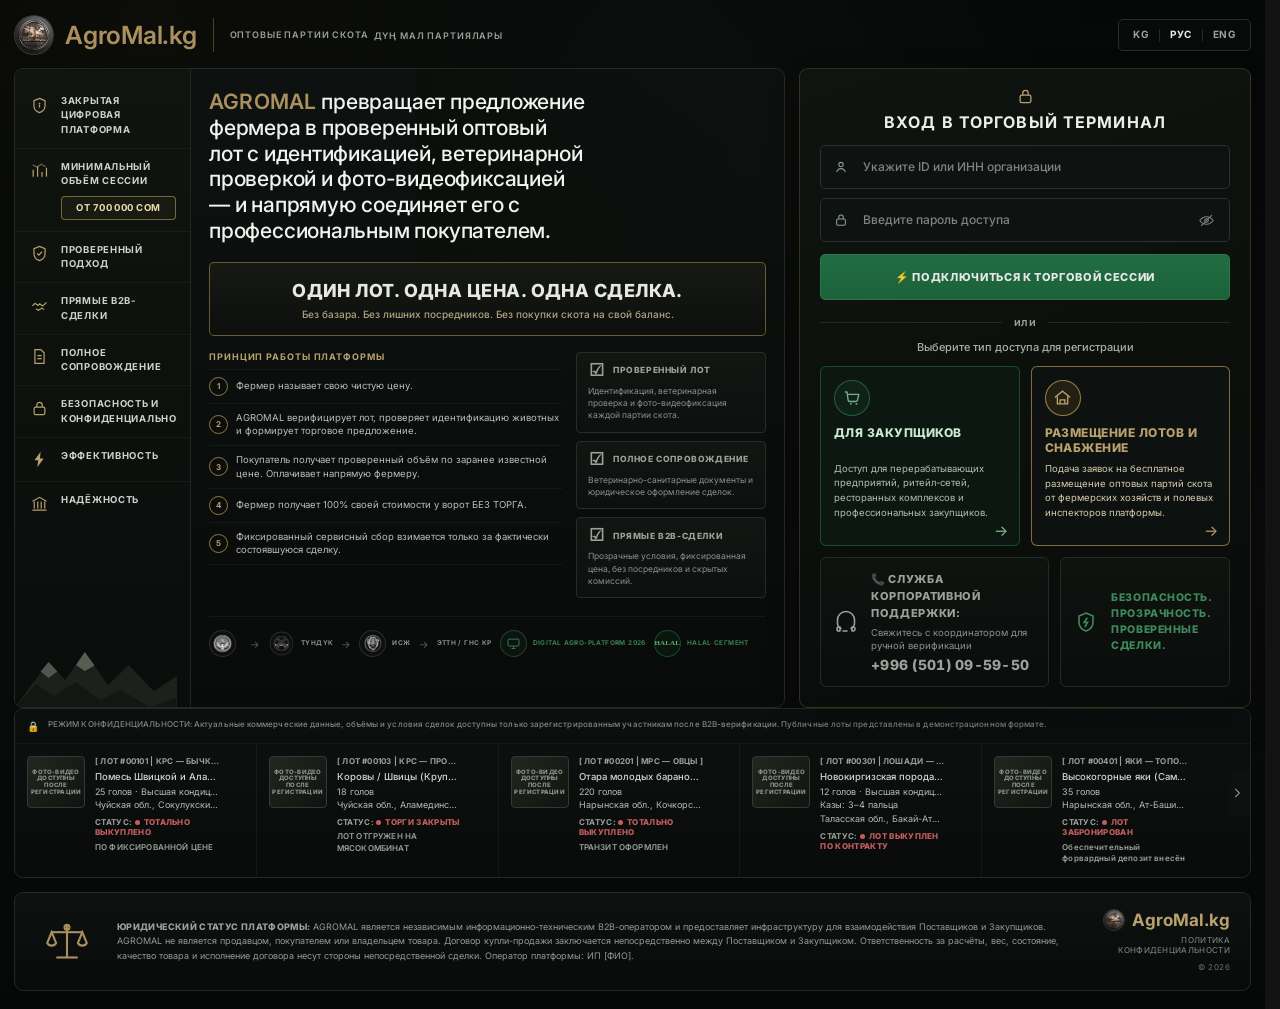
==== commit eba2c69a: "fix homepage tagline layout and flag" ====
--- a/index.html
+++ b/index.html
@@ -198,47 +198,27 @@
 
       <small class="brand__tag">
 
-  <span data-i18n="taglineBefore"></span>
-
   <span
-    class="brand__flag"
-    aria-hidden="true"
-  >
-    <svg viewBox="0 0 32 20" xmlns="http://www.w3.org/2000/svg">
-      <rect width="32" height="20" rx="2" fill="#E3262E"/>
-
-      <circle
-        cx="16"
-        cy="10"
-        r="5.2"
-        fill="#FFCD00"
-      />
-
-      <circle
-        cx="16"
-        cy="10"
-        r="2.1"
-        fill="#E3262E"
-      />
-
-      <g
-        fill="#E3262E"
-        transform="translate(16 10)"
+    class="brand__tag-line brand__tag-line--ru"
+    data-i18n="taglineBefore"
+  ></span>
+
+  <span class="brand__tag-bottom">
+    <span
+      class="brand__tag-line brand__tag-line--ky"
+      data-i18n="taglineAfter"
+    ></span>
+
+    <span
+      class="brand__flag"
+      aria-hidden="true"
+    >
+      <img
+        src="./assets/img/kyrgyzstan-flag.svg"
+        alt=""
       >
-        <path d="M0-7.7 1-2.2 0-1.6-1-2.2z"/>
-        <path d="M0 7.7 1 2.2 0 1.6-1 2.2z"/>
-        <path d="M-7.7 0-2.2-1.0-1.6 0-2.2 1.0z"/>
-        <path d="M7.7 0 2.2-1.0 1.6 0 2.2 1.0z"/>
-
-        <path d="M-5.4-5.4-1.8-1.1-2.2-0.2-3.0-0.6z"/>
-        <path d="M5.4-5.4 1.8-1.1 2.2-0.2 3.0-0.6z"/>
-        <path d="M-5.4 5.4-1.8 1.1-2.2 0.2-3.0 0.6z"/>
-        <path d="M5.4 5.4 1.8 1.1 2.2 0.2 3.0 0.6z"/>
-      </g>
-    </svg>
+    </span>
   </span>
-
-  <span data-i18n="taglineAfter"></span>
 
 </small>
 
@@ -1440,37 +1420,47 @@
 
         <div class="homepage-legal__brand">
 
-          <div class="homepage-legal__brand-name">
-
-            <img
-              src="./assets/img/logo.jfif"
-              alt=""
-              width="22"
-              height="22"
-            >
-
-            AgroMal.kg
-            <span class="homepage-legal__brand-flag" aria-hidden="true">
-  <svg viewBox="0 0 32 20" xmlns="http://www.w3.org/2000/svg">
-    <rect width="32" height="20" rx="2" fill="#E3262E"/>
-    <circle cx="16" cy="10" r="5.2" fill="#FFCD00"/>
-    <circle cx="16" cy="10" r="2.1" fill="#E3262E"/>
-  </svg>
-</span>
-          </div>
-
-          <div class="homepage-legal__copyright">
-
-            <a
-              href="./privacy.html"
-              data-i18n="privacy"
-            ></a>
-
-            <span>© 2026</span>
-
-          </div>
-
-        </div>
+  <div class="homepage-legal__brand-name">
+
+    <img
+      src="./assets/img/logo.jfif"
+      alt=""
+      width="22"
+      height="22"
+    >
+
+    AgroMal.kg
+
+    <span
+      class="homepage-legal__brand-flag"
+      aria-hidden="true"
+    >
+      <img
+        src="./assets/img/kyrgyzstan-flag.svg"
+        alt=""
+      >
+    </span>
+
+  </div>
+
+  <div class="homepage-legal__copyright">
+
+    <a
+      href="./privacy.html"
+      data-i18n="privacy"
+    ></a>
+
+    <span class="homepage-copyright-year">
+      <img
+        src="./assets/img/kyrgyzstan-flag.svg"
+        alt=""
+      >
+      © 2026
+    </span>
+
+  </div>
+
+</div>
 
       </div>
 
--- a/assets/css/agromal-homepage-overrides.css
+++ b/assets/css/agromal-homepage-overrides.css
@@ -2491,9 +2491,6 @@
 @media (max-width: 767px) {
 
   /* Верхний флаг возле слогана скрываем */
-  body.homepage .brand__tag .brand__flag {
-    display: none !important;
-  }
 
   /* AgroMal внизу */
   body.homepage .homepage-legal__brand-name {
@@ -2507,9 +2504,7 @@
 }
 @media (max-width: 767px) {
 
-  body.homepage .brand__tag .brand__flag {
-    display: none !important;
-  }
+
 
   body.homepage .homepage-legal__brand-flag {
     display: inline-flex;
@@ -2542,4 +2537,205 @@
 body.homepage .hero-help__icon,
 body.homepage .hero-help__icon svg {
   color: #9aa19b !important;
+}
+/* =========================================================
+   KYRGYZSTAN FLAG — REAL SVG IMAGE
+   ========================================================= */
+
+body.homepage .brand__flag {
+  display: inline-flex;
+  align-items: center;
+  justify-content: center;
+  width: 18px;
+  height: 12px;
+  flex: 0 0 18px;
+  overflow: hidden;
+}
+
+body.homepage .brand__flag img {
+  display: block;
+  width: 18px;
+  height: 12px;
+  object-fit: cover;
+}
+
+body.homepage .homepage-legal__brand-flag {
+  display: inline-flex;
+  align-items: center;
+  justify-content: center;
+  width: 18px;
+  height: 12px;
+  flex: 0 0 18px;
+  overflow: hidden;
+}
+
+body.homepage .homepage-legal__brand-flag img {
+  display: block;
+  width: 18px;
+  height: 12px;
+  object-fit: cover;
+}
+
+@media (max-width: 767px) {
+
+  body.homepage .brand__flag {
+    width: 14px;
+    height: 9px;
+    flex-basis: 14px;
+  }
+
+  body.homepage .brand__flag img {
+    width: 14px;
+    height: 9px;
+  }
+
+  body.homepage .homepage-legal__brand-flag {
+    width: 18px;
+    height: 12px;
+    flex-basis: 18px;
+  }
+
+  body.homepage .homepage-legal__brand-flag img {
+    width: 18px;
+    height: 12px;
+  }
+
+}
+/* =========================================================
+   FOOTER FLAG POSITION
+   DESKTOP: flag left of © 2026
+   MOBILE: flag stays next to AgroMal.kg
+   ========================================================= */
+
+/* ---------- DESKTOP ---------- */
+
+body.homepage .homepage-legal__brand-flag {
+  display: none;
+}
+
+body.homepage .homepage-copyright-year {
+  display: inline-flex;
+  align-items: center;
+  justify-content: flex-end;
+  gap: 6px;
+  white-space: nowrap;
+}
+
+body.homepage .homepage-copyright-year img {
+  display: block;
+  width: 18px !important;
+  height: 12px !important;
+  min-width: 18px;
+  min-height: 12px;
+  max-width: 18px;
+  max-height: 12px;
+  margin: 0;
+  padding: 0;
+  border: 0 !important;
+  border-radius: 0 !important;
+  object-fit: fill !important;
+}
+
+
+/* ---------- MOBILE ---------- */
+
+@media (max-width: 767px) {
+
+  /* Возвращаем флаг рядом с AgroMal.kg */
+  body.homepage .homepage-legal__brand-flag {
+    display: inline-flex;
+    align-items: center;
+    justify-content: center;
+    width: 18px;
+    height: 12px;
+    min-width: 18px;
+    flex: 0 0 18px;
+    overflow: hidden;
+  }
+
+  body.homepage .homepage-legal__brand-flag img {
+    display: block;
+    width: 18px !important;
+    height: 12px !important;
+    min-width: 18px;
+    min-height: 12px;
+    max-width: 18px;
+    max-height: 12px;
+    border: 0 !important;
+    border-radius: 0 !important;
+    object-fit: fill !important;
+  }
+
+  /* В строке с © 2026 флаг не показываем */
+  body.homepage .homepage-copyright-year img {
+    display: none;
+  }
+
+  body.homepage .homepage-copyright-year {
+    display: inline;
+    white-space: nowrap;
+  }
+}
+/* =========================================================
+   MOBILE — TAG TWO LINES
+   ========================================================= */
+
+@media (max-width: 767px) {
+
+  body.homepage .brand__tag {
+    display: grid !important;
+    grid-template-columns: 1fr;
+    grid-template-rows: auto auto;
+
+    gap: 2px;
+
+    width: 100% !important;
+    max-width: none !important;
+    min-width: 0 !important;
+
+    margin: 0 !important;
+    white-space: normal !important;
+    overflow: visible !important;
+
+    font-size: 7px !important;
+    line-height: 1.15 !important;
+    letter-spacing: .045em !important;
+  }
+
+  body.homepage .brand__tag-line {
+    display: block;
+    white-space: nowrap !important;
+    line-height: 1.15;
+  }
+
+  body.homepage .brand__tag-line--ru {
+    grid-row: 1;
+  }
+
+  body.homepage .brand__tag-bottom {
+    grid-row: 2;
+
+    display: inline-flex;
+    align-items: center;
+    gap: 5px;
+
+    min-width: 0;
+    white-space: nowrap;
+  }
+
+  body.homepage .brand__flag {
+    display: inline-flex !important;
+    width: 14px !important;
+    height: 9px !important;
+    min-width: 14px;
+    flex: 0 0 14px;
+    overflow: hidden;
+  }
+
+  body.homepage .brand__flag img {
+    display: block;
+    width: 14px !important;
+    height: 9px !important;
+    object-fit: fill;
+  }
 }
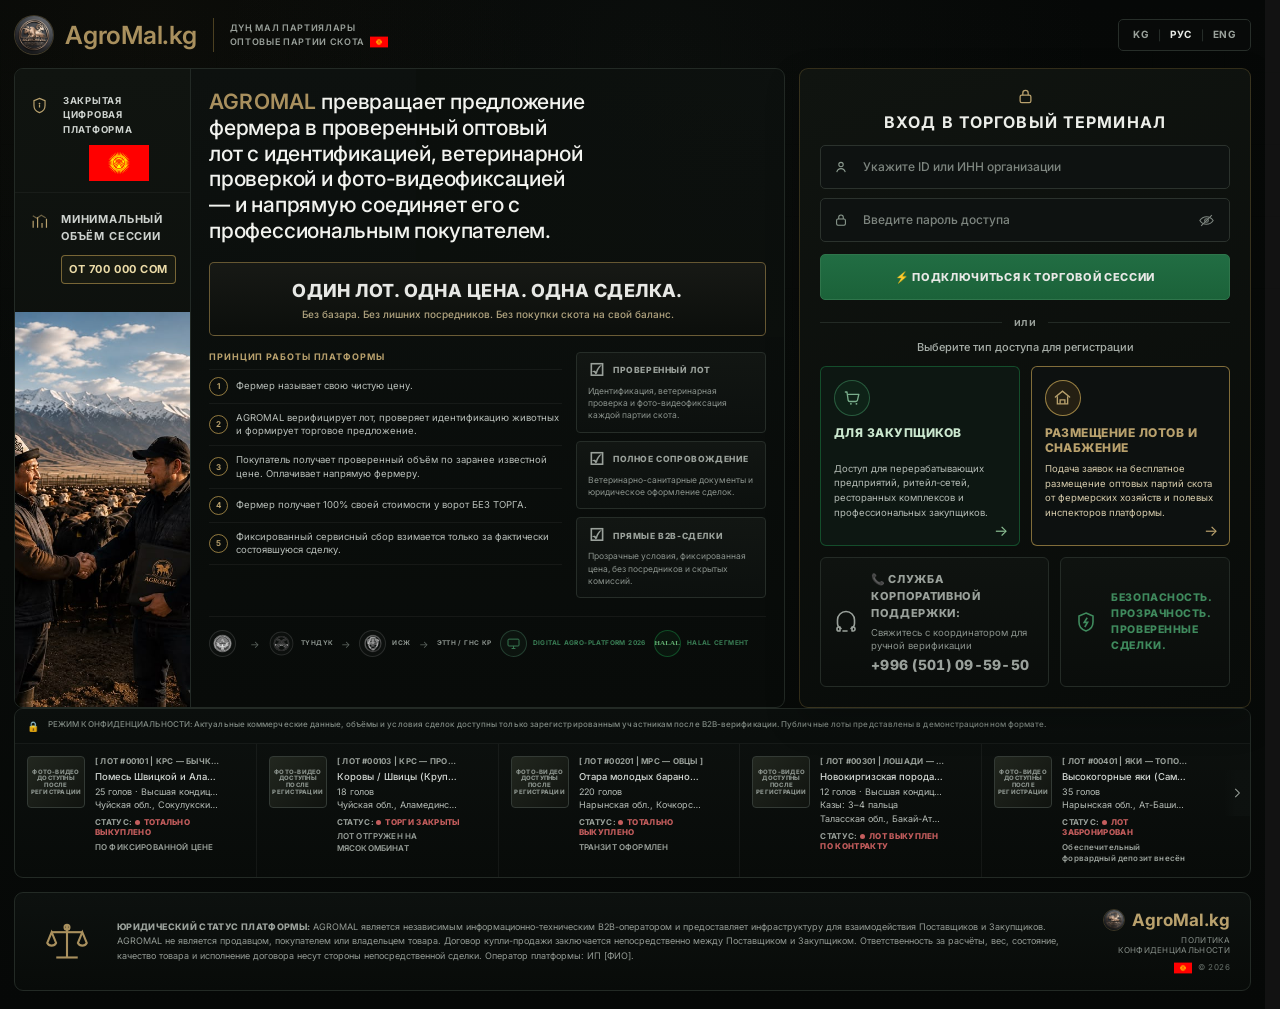
==== commit 0c2cb5fe: "Update homepage layout and Kyrgyz flag" ====
--- a/index.html
+++ b/index.html
@@ -312,7 +312,21 @@
                 </svg>
               </div>
 
-              <div class="ref-rail__label" data-i18n="railPrivateDigital"></div>
+              <div class="ref-rail__private-content">
+
+  <div
+    class="ref-rail__label"
+    data-i18n="railPrivateDigital"
+  ></div>
+
+  <img
+    class="ref-rail__flag"
+    src="./assets/img/kyrgyzstan-flag.svg"
+    alt=""
+    aria-hidden="true"
+  >
+
+</div>
 
             </article>
 
@@ -340,139 +354,21 @@
             </article>
 
 
-            <article class="ref-rail__item">
-
-              <div
-                class="ref-rail__icon"
-                aria-hidden="true"
-              >
-                <svg viewBox="0 0 24 24" fill="none" stroke="currentColor" stroke-width="1.5">
-                  <path d="M12 3l7 3v6c0 4.9-3.1 7.9-7 9-3.9-1.1-7-4.1-7-9V6z"/>
-                  <path d="M8.8 11.9l2.3 2.3 4.1-4.4"/>
-                </svg>
-              </div>
-
-              <div
-                class="ref-rail__label"
-                data-i18n="railVerifiedApproach"
-              ></div>
-
-            </article>
-
-
-            <article class="ref-rail__item">
-
-              <div
-                class="ref-rail__icon"
-                aria-hidden="true"
-              >
-                <svg viewBox="0 0 24 24" fill="none" stroke="currentColor" stroke-width="1.5">
-                  <path d="M3 12.4l3.4-3.1 3.6 2.6 2.2-2 3.8 2.7 4.9-4.5"/>
-                  <path d="M7.6 16.2l3.2 1.9 3.9-2.8 3.1 1.9"/>
-                </svg>
-              </div>
-
-              <div
-                class="ref-rail__label"
-                data-i18n="railDirectB2B"
-              ></div>
-
-            </article>
-
-
-            <article class="ref-rail__item">
-
-              <div
-                class="ref-rail__icon"
-                aria-hidden="true"
-              >
-                <svg viewBox="0 0 24 24" fill="none" stroke="currentColor" stroke-width="1.5">
-                  <path d="M6.2 3.4h7.6l4 4v13.2H6.2z"/>
-                  <path d="M9.3 11h5.4M9.3 14.6h5.4"/>
-                </svg>
-              </div>
-
-              <div
-                class="ref-rail__label"
-                data-i18n="railFullSupport"
-              ></div>
-
-            </article>
-
-
-            <article class="ref-rail__item">
-
-              <div
-                class="ref-rail__icon"
-                aria-hidden="true"
-              >
-                <svg viewBox="0 0 24 24" fill="none" stroke="currentColor" stroke-width="1.5">
-                  <rect x="5.2" y="10.2" width="13.6" height="9.6" rx="2"/>
-                  <path d="M8.6 10.2V7.6a3.4 3.4 0 016.8 0v2.6"/>
-                </svg>
-              </div>
-
-              <div
-                class="ref-rail__label"
-                data-i18n="railSecurity"
-              ></div>
-
-            </article>
-
-
-            <article class="ref-rail__item">
-
-              <div
-                class="ref-rail__icon"
-                aria-hidden="true"
-              >
-                <svg viewBox="0 0 24 24" fill="currentColor" stroke="none">
-                  <path d="M13.4 2.2L5.6 13.1h4.7l-1 8.7 7.9-11.1h-4.6z"/>
-                </svg>
-              </div>
-
-              <div
-                class="ref-rail__label"
-                data-i18n="railEfficiency"
-              ></div>
-
-            </article>
-
-
-            <article class="ref-rail__item">
-
-              <div
-                class="ref-rail__icon"
-                aria-hidden="true"
-              >
-                <svg viewBox="0 0 24 24" fill="none" stroke="currentColor" stroke-width="1.5">
-                  <path d="M3.2 9.2L12 4.2l8.8 5"/>
-                  <path d="M5.4 9.6v8.8M9.8 9.6v8.8M14.2 9.6v8.8M18.6 9.6v8.8M3 20.4h18"/>
-                </svg>
-              </div>
-
-              <div
-                class="ref-rail__label"
-                data-i18n="railReliability"
-              ></div>
-
-            </article>
-
-
-            <div
-              class="ref-rail__art"
-              aria-hidden="true"
-            >
-              <svg
-                viewBox="0 0 188 70"
-                preserveAspectRatio="none"
-              >
-                <path d="M0 70 36 25l18 18 21-28 25 33 22-20 27 26 25-15V70z" fill="#20261f"/>
-                <path d="M36 25l9.5 9.5-9.5 6.5-8.5-6.5z" fill="#5d6459"/>
-                <path d="M75 15l10.5 13.5-10.5 5.5-9.5-6z" fill="#666d61"/>
-                <path d="M0 70 23 47l19 12.5 23-14.5 27 18.5 21-11 31 17.5 29-9V70z" fill="#151a15"/>
-              </svg>
-            </div>
+
+            <div class="ref-rail__photo">
+  <picture>
+    <source
+      media="(max-width: 767px)"
+      srcset="./assets/img/rail-photo-horizontal.jfif"
+    >
+
+    <img
+      src="./assets/img/rail-photo-vertical.jfif"
+      alt=""
+      loading="lazy"
+    >
+  </picture>
+</div>
 
           </aside>
 
--- a/assets/css/agromal-homepage-overrides.css
+++ b/assets/css/agromal-homepage-overrides.css
@@ -1517,7 +1517,7 @@
 
   body.homepage .ref-rail__label,
   body.homepage .ref-rail__value {
-    font-size: 8.5px;
+    font-size: 9px;
   }
 
   body.homepage .ref-rail__art {
@@ -2299,37 +2299,82 @@
     flex: none;
   }
 
-  /* TAG */
+   /* TAG — НА МОБИЛЬНОМ:
+     строка 1: ОПТОВЫЕ ПАРТИИ СКОТА + ФЛАГ
+     строка 2: WHOLESALE LIVESTOCK LOTS
+  */
   body.homepage .brand__tag {
-    display: block !important;
-
-    width: 100% !important;
+    display: grid !important;
+
+    grid-template-columns: max-content 14px;
+    grid-template-rows: auto auto;
+
+    grid-template-areas:
+      "ru flag"
+      "en en";
+
+    align-items: center;
+    column-gap: 5px;
+    row-gap: 2px;
+
+    width: max-content !important;
     min-width: 0 !important;
     max-width: none !important;
 
     margin: 0 !important;
+    padding: 0 !important;
 
     white-space: nowrap !important;
-    overflow: hidden !important;
-    text-overflow: clip !important;
+    overflow: visible !important;
 
     font-size: 7px !important;
     line-height: 1.2 !important;
     letter-spacing: .045em !important;
   }
 
+  body.homepage .brand__tag-line--ru {
+    grid-area: ru;
+    display: block !important;
+    white-space: nowrap !important;
+  }
+
+  body.homepage .brand__tag-bottom {
+    display: contents !important;
+  }
+
+  body.homepage .brand__tag-line--ky {
+    grid-area: en;
+    display: block !important;
+
+    white-space: nowrap !important;
+    margin: 0 !important;
+    padding: 0 !important;
+  }
+
   /* ФЛАГ */
   body.homepage .brand__flag {
-    flex: 0 0 14px;
-    width: 14px;
-    height: 9px;
-  }
-
-  body.homepage .brand__flag svg {
-    width: 14px;
-    height: 9px;
-  }
-
+    grid-area: flag;
+
+    display: inline-flex !important;
+    align-items: center;
+    justify-content: center;
+
+    width: 14px !important;
+    height: 9px !important;
+    min-width: 14px !important;
+    flex: none !important;
+
+    overflow: hidden;
+  }
+
+  body.homepage .brand__flag img {
+    display: block;
+
+    width: 14px !important;
+    height: 9px !important;
+
+    object-fit: fill;
+  }
   /* ЯЗЫКИ */
   body.homepage .lang-switch--compact {
     min-width: max-content;
@@ -2738,4 +2783,290 @@
     height: 9px !important;
     object-fit: fill;
   }
+}
+/* =========================================================
+   TAGLINE — FINAL ALIGNMENT
+   ========================================================= */
+
+/* DESKTOP */
+body.homepage .brand__tag {
+  display: grid !important;
+
+  grid-template-columns: max-content;
+  grid-template-rows: auto auto;
+
+  grid-template-areas:
+    "ru"
+    "en";
+
+  align-items: center;
+  justify-items: start;
+
+  column-gap: 0;
+  row-gap: 2px;
+
+  width: max-content !important;
+  max-width: none !important;
+  min-width: 0 !important;
+
+  margin: 0 !important;
+  padding: 0 !important;
+
+  white-space: nowrap !important;
+  overflow: visible !important;
+
+  text-align: left !important;
+
+  font-size: 9px;
+  line-height: 1.25;
+  letter-spacing: .075em;
+}
+
+body.homepage .brand__tag-line--ru {
+  grid-area: ru;
+  display: block !important;
+  margin: 0 !important;
+  padding: 0 !important;
+  white-space: nowrap !important;
+}
+
+body.homepage .brand__tag-bottom {
+  grid-area: en;
+  display: inline-flex !important;
+  align-items: center;
+  gap: 5px;
+
+  margin: 0 !important;
+  padding: 0 !important;
+
+  white-space: nowrap !important;
+}
+
+body.homepage .brand__tag-line--ky {
+  display: inline !important;
+  margin: 0 !important;
+  padding: 0 !important;
+  white-space: nowrap !important;
+}
+
+body.homepage .brand__flag {
+  display: inline-flex !important;
+  align-items: center;
+  justify-content: center;
+
+  width: 18px !important;
+  height: 12px !important;
+  min-width: 18px !important;
+
+  margin: 0 !important;
+  padding: 0 !important;
+
+  flex: 0 0 18px !important;
+  overflow: hidden;
+}
+
+body.homepage .brand__flag img {
+  display: block !important;
+  width: 18px !important;
+  height: 12px !important;
+  margin: 0 !important;
+  padding: 0 !important;
+  object-fit: fill;
+}
+
+
+/* =========================================================
+   MOBILE — ЛЕВЕЕ + 2 СТРОКИ
+   ========================================================= */
+
+/* =========================================================
+   MOBILE — TAG TWO LINES
+   ========================================================= */
+
+@media (max-width: 767px) {
+
+  body.homepage .brand__tag {
+    display: grid !important;
+    grid-template-columns: 1fr;
+    grid-template-rows: auto auto;
+
+    gap: 2px;
+
+    width: 100% !important;
+    max-width: none !important;
+    min-width: 0 !important;
+
+    margin: 0 !important;
+    white-space: normal !important;
+    overflow: visible !important;
+
+    font-size: 7px !important;
+    line-height: 1.15 !important;
+    letter-spacing: .045em !important;
+  }
+
+  body.homepage .brand__tag-line {
+    display: block;
+    white-space: nowrap !important;
+    line-height: 1.15;
+  }
+
+  body.homepage .brand__tag-line--ru {
+    grid-row: 1;
+  }
+
+  body.homepage .brand__tag-bottom {
+    grid-row: 2;
+
+    display: inline-flex;
+    align-items: center;
+    gap: 5px;
+
+    min-width: 0;
+    white-space: nowrap;
+  }
+
+  body.homepage .brand__flag {
+    display: inline-flex !important;
+    width: 14px !important;
+    height: 9px !important;
+    min-width: 14px;
+    flex: 0 0 14px;
+    overflow: hidden;
+  }
+
+  body.homepage .brand__flag img {
+    display: block;
+    width: 14px !important;
+    height: 9px !important;
+    object-fit: fill;
+  }
+}
+@media (max-width: 767px) {
+  body.homepage .brand__tag {
+    font-size: 5.8px !important;
+    letter-spacing: .02em !important;
+    line-height: 1.15 !important;
+    gap: 2px !important;
+  }
+
+  body.homepage .brand__tag-line,
+  body.homepage .brand__tag-line--ru,
+  body.homepage .brand__tag-line--ky {
+    font-size: 5.8px !important;
+    letter-spacing: .02em !important;
+  }
+
+  body.homepage .brand__tag-bottom {
+    gap: 3px !important;
+  }
+
+  body.homepage .brand__flag {
+    width: 12px !important;
+    height: 8px !important;
+    min-width: 12px !important;
+    flex-basis: 12px !important;
+  }
+
+  body.homepage .brand__flag img {
+    width: 12px !important;
+    height: 8px !important;
+  }
+}
+@media (max-width: 767px) {
+  body.homepage .brand__name {
+    font-size: 17px !important;
+    letter-spacing: -0.02em !important;
+  }
+}
+/* =========================================================
+   LEFT RAIL PHOTO
+   ========================================================= */
+
+body.homepage .ref-rail__photo {
+  flex: 1 1 auto;
+  min-height: 0;
+  width: 100%;
+  overflow: hidden;
+  margin-top: 10px;
+}
+
+body.homepage .ref-rail__photo picture,
+body.homepage .ref-rail__photo img {
+  display: block;
+  width: 100%;
+  height: 100%;
+}
+
+body.homepage .ref-rail__photo img {
+  object-fit: cover;
+  object-position: center;
+}
+
+/* Desktop — вертикальное фото */
+
+/* Mobile — горизонтальное фото */
+@media (max-width: 767px) {
+  body.homepage .ref-rail__photo {
+    grid-column: 1 / -1;
+    width: 100%;
+    height: 150px;
+    min-height: 150px;
+    margin-top: 8px;
+  }
+}
+@media (min-width: 768px) {
+  body.homepage .ref-rail__item--highlight {
+    padding-top: 18px;
+    padding-bottom: 18px;
+  }
+
+  body.homepage .ref-rail__item--highlight .ref-rail__label {
+    font-size: 11px;
+    line-height: 1.55;
+  }
+
+  body.homepage .ref-rail__item--highlight .ref-rail__value {
+    margin-top: 10px;
+    padding: 8px 5px;
+    font-size: 11px;
+  }
+}
+/* =========================================================
+   PRIVATE DIGITAL PLATFORM — KYRGYZ FLAG
+   ========================================================= */
+
+body.homepage .ref-rail__private-content {
+  min-width: 0;
+  display: flex;
+  flex-direction: column;
+  align-items: flex-start;
+  gap: 8px;
+  padding-left: 2px;
+}
+
+body.homepage .ref-rail__flag {
+  display: block;
+  width: 100%;
+  max-width: 112px;
+  height: 36px;
+  flex: 0 0 36px;
+  object-fit: fill;
+}
+
+/* MOBILE */
+@media (max-width: 767px) {
+
+  body.homepage .ref-rail__private-content {
+    align-items: center;
+    width: 100%;
+    padding-left: 0;
+  }
+
+  body.homepage .ref-rail__flag {
+    width: 38px;
+    height: 25px;
+    flex: 0 0 25px;
+  }
+
 }
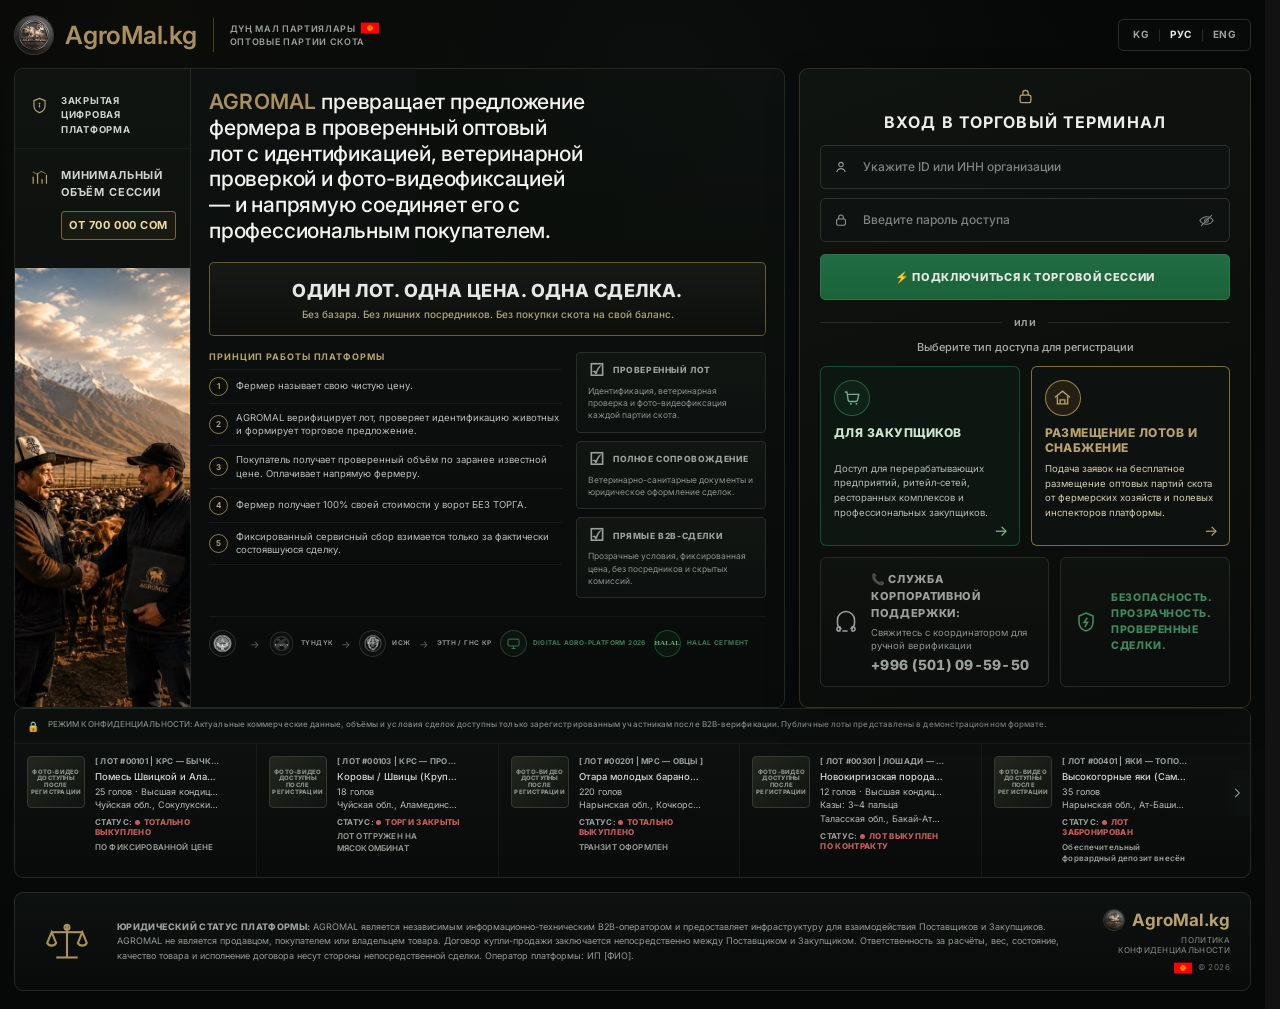
==== commit b7b522cf: "Update homepage layout and Kyrgyz flag" ====
--- a/index.html
+++ b/index.html
@@ -312,21 +312,7 @@
                 </svg>
               </div>
 
-              <div class="ref-rail__private-content">
-
-  <div
-    class="ref-rail__label"
-    data-i18n="railPrivateDigital"
-  ></div>
-
-  <img
-    class="ref-rail__flag"
-    src="./assets/img/kyrgyzstan-flag.svg"
-    alt=""
-    aria-hidden="true"
-  >
-
-</div>
+              <div class="ref-rail__label" data-i18n="railPrivateDigital"></div>
 
             </article>
 
--- a/assets/css/agromal-homepage-overrides.css
+++ b/assets/css/agromal-homepage-overrides.css
@@ -3032,41 +3032,135 @@
     font-size: 11px;
   }
 }
-/* =========================================================
-   PRIVATE DIGITAL PLATFORM — KYRGYZ FLAG
-   ========================================================= */
-
-body.homepage .ref-rail__private-content {
-  min-width: 0;
-  display: flex;
-  flex-direction: column;
-  align-items: flex-start;
-  gap: 8px;
-  padding-left: 2px;
-}
-
-body.homepage .ref-rail__flag {
-  display: block;
-  width: 100%;
-  max-width: 112px;
-  height: 36px;
-  flex: 0 0 36px;
-  object-fit: fill;
-}
-
-/* MOBILE */
+
+/* =========================================================
+   TAGLINE — KYRGYZ FLAG ON FIRST LINE
+   DESKTOP + MOBILE
+   ========================================================= */
+
+body.homepage .brand__tag {
+  display: grid !important;
+
+  grid-template-columns: max-content auto;
+  grid-template-rows: auto auto;
+
+  grid-template-areas:
+    "first flag"
+    "second second";
+
+  align-items: center;
+  justify-items: start;
+
+  column-gap: 5px;
+  row-gap: 2px;
+
+  width: max-content !important;
+  min-width: 0 !important;
+  max-width: none !important;
+
+  margin: 0 !important;
+  padding: 0 !important;
+
+  white-space: nowrap !important;
+  overflow: visible !important;
+  text-align: left !important;
+}
+
+/* Первая строка: taglineBefore */
+body.homepage .brand__tag-line--ru {
+  grid-area: first;
+
+  display: block !important;
+  margin: 0 !important;
+  padding: 0 !important;
+
+  white-space: nowrap !important;
+}
+
+/* Вторая строка: taglineAfter */
+body.homepage .brand__tag-bottom {
+  display: contents !important;
+}
+
+body.homepage .brand__tag-line--ky {
+  grid-area: second;
+
+  display: block !important;
+  margin: 0 !important;
+  padding: 0 !important;
+
+  white-space: nowrap !important;
+}
+
+/* Флаг — рядом с первой строкой */
+body.homepage .brand__flag {
+  grid-area: flag;
+
+  display: inline-flex !important;
+  align-items: center;
+  justify-content: center;
+
+  width: 18px !important;
+  height: 12px !important;
+  min-width: 18px !important;
+  min-height: 12px !important;
+
+  margin: 0 !important;
+  padding: 0 !important;
+
+  flex: 0 0 18px !important;
+  overflow: hidden;
+}
+
+body.homepage .brand__flag img {
+  display: block !important;
+
+  width: 18px !important;
+  height: 12px !important;
+
+  margin: 0 !important;
+  padding: 0 !important;
+
+  object-fit: fill !important;
+}
+
+
+/* =========================================================
+   MOBILE
+   ========================================================= */
+
 @media (max-width: 767px) {
 
-  body.homepage .ref-rail__private-content {
-    align-items: center;
-    width: 100%;
-    padding-left: 0;
-  }
-
-  body.homepage .ref-rail__flag {
-    width: 38px;
-    height: 25px;
-    flex: 0 0 25px;
-  }
-
+  body.homepage .brand__tag {
+    grid-template-columns: max-content auto;
+    grid-template-rows: auto auto;
+
+    column-gap: 3px;
+    row-gap: 2px;
+
+    font-size: 5.8px !important;
+    line-height: 1.15 !important;
+    letter-spacing: .02em !important;
+  }
+
+  body.homepage .brand__tag-line--ru,
+  body.homepage .brand__tag-line--ky {
+    font-size: 5.8px !important;
+    line-height: 1.15 !important;
+    letter-spacing: .02em !important;
+  }
+
+  body.homepage .brand__flag {
+    width: 12px !important;
+    height: 8px !important;
+    min-width: 12px !important;
+    min-height: 8px !important;
+
+    flex-basis: 12px !important;
+  }
+
+  body.homepage .brand__flag img {
+    width: 12px !important;
+    height: 8px !important;
+  }
 }
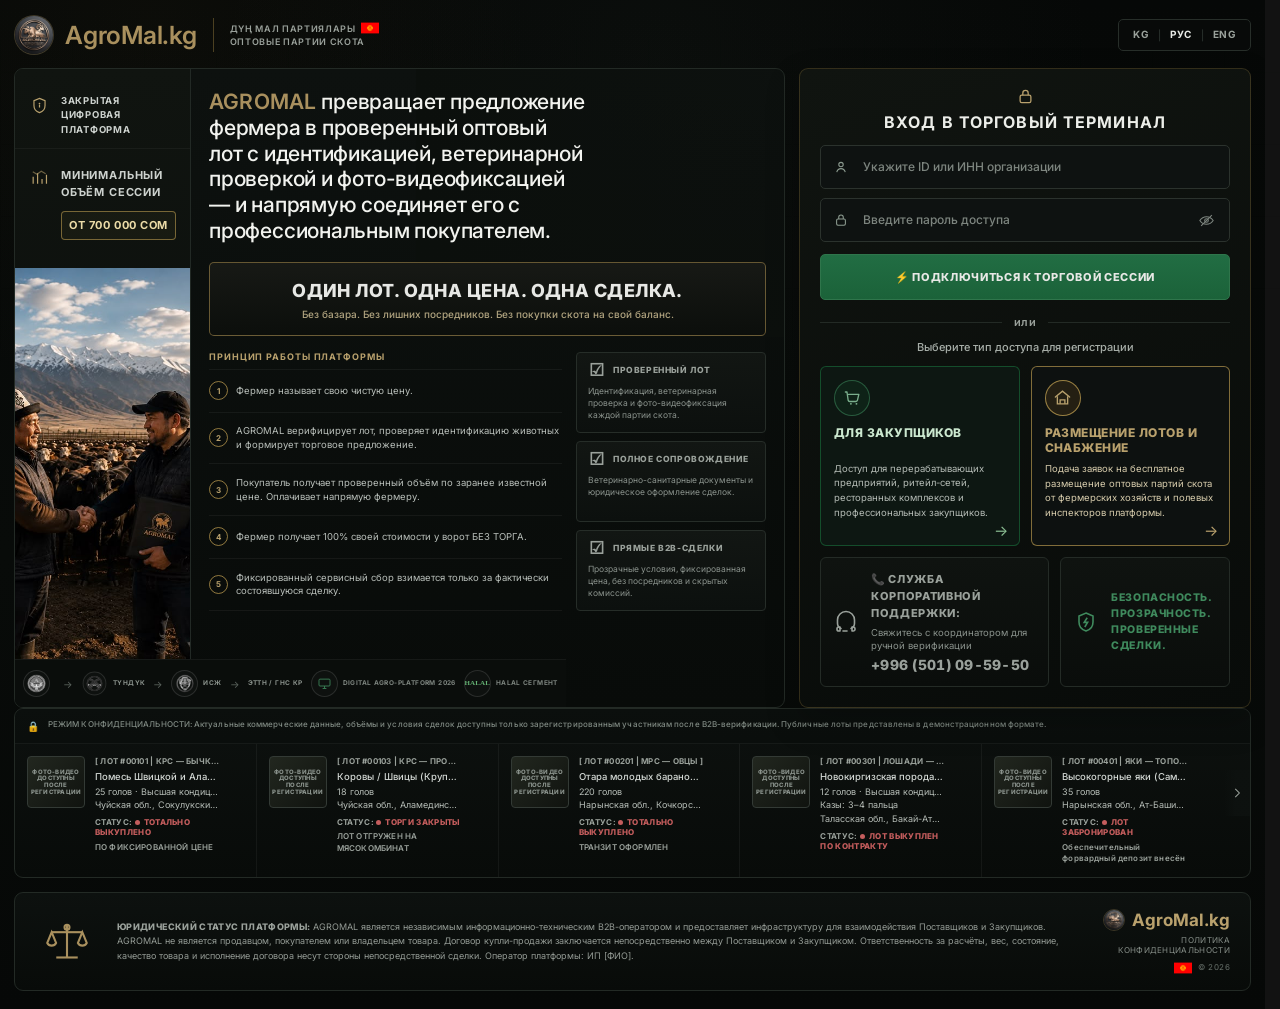
==== commit 7cb23233: "fix homepage principles and feature grid height" ====
--- a/index.html
+++ b/index.html
@@ -355,7 +355,117 @@
     >
   </picture>
 </div>
-
+  <div class="hero-b2b-systems hero-b2b-systems--rail">
+
+  <aside
+    class="sync-strip sync-strip--homepage"
+    aria-label="Государственные и отраслевые системы"
+  >
+
+    <div class="sync-strip__flow sync-strip__flow--homepage">
+
+      <div class="sync-logo sync-logo--emblem">
+
+        <img
+          src="./assets/img/gerb.png"
+          alt="Герб"
+        >
+
+        <span data-i18n="kyrgyzEmblem"></span>
+
+      </div>
+
+      <span
+        class="sync-arrow"
+        aria-hidden="true"
+      >
+        →
+      </span>
+
+      <div class="sync-logo">
+
+        <img
+          src="./assets/img/tunduk.png"
+          alt="Түндүк"
+        >
+
+        <span data-i18n="tunduk"></span>
+
+      </div>
+
+      <span
+        class="sync-arrow"
+        aria-hidden="true"
+      >
+        →
+      </span>
+
+      <div class="sync-logo">
+
+        <img
+          src="./assets/img/Csioj.png"
+          alt="ИСЖ"
+        >
+
+        <span data-i18n="iszh"></span>
+
+      </div>
+
+      <span
+        class="sync-arrow"
+        aria-hidden="true"
+      >
+        →
+      </span>
+
+      <div class="sync-logo sync-logo--ettn">
+
+        <span data-i18n="ettnGns"></span>
+
+      </div>
+
+      <div class="sync-logo sync-logo--platform">
+
+        <div class="sync-platform-mark">
+
+          <svg
+            viewBox="0 0 24 24"
+            fill="none"
+            stroke="currentColor"
+            stroke-width="1.5"
+          >
+            <rect
+              x="3.2"
+              y="5"
+              width="17.6"
+              height="11"
+              rx="1.6"
+            />
+
+            <path d="M9 20h6M12 16v4"/>
+          </svg>
+
+        </div>
+
+        <span data-i18n="digitalAgroPlatform"></span>
+
+      </div>
+
+      <div class="sync-logo sync-logo--halal">
+
+        <div class="sync-halal-mark">
+          Halal
+        </div>
+
+        <span data-i18n="halalSegment"></span>
+
+      </div>
+
+    </div>
+
+  </aside>
+
+</div>
           </aside>
 
 
@@ -467,7 +577,7 @@
 
             <!-- SYSTEMS -->
 
-            <div class="hero-b2b-systems">
+            <div class="hero-b2b-systems hero-b2b-systems--center">
 
               <aside
                 class="sync-strip sync-strip--homepage"
--- a/assets/css/agromal-homepage-overrides.css
+++ b/assets/css/agromal-homepage-overrides.css
@@ -536,7 +536,7 @@
 body.homepage .hero-b2b-systems {
   width: 100%;
   max-width: none;
-  margin-top: 18px;
+  margin-top: 0px;
   padding-top: 13px;
   border-top: 1px solid rgba(255, 255, 255, .05);
 }
@@ -2997,6 +2997,14 @@
   width: 100%;
   height: 100%;
 }
+@media (max-width: 767px) {
+  body.homepage .ref-rail__photo picture,
+  body.homepage .ref-rail__photo img {
+    display: block;
+    width: 100%;
+    height: 100%;
+  }
+}
 
 body.homepage .ref-rail__photo img {
   object-fit: cover;
@@ -3163,4 +3171,309 @@
     width: 12px !important;
     height: 8px !important;
   }
+}
+/* =========================================================
+   DESKTOP — SYSTEMS UNDER PHOTO
+   CAN CROSS THE RAIL BOUNDARY
+   SAME BACKGROUND AS LEFT RAIL
+   MOBILE — NO CHANGE
+   ========================================================= */
+
+/* =========================================================
+   DESKTOP — SYSTEMS DIRECTLY UNDER PHOTO
+   5% EMPTY SPACE IS OVERLAPPED
+   MOBILE — NO CHANGE
+   ========================================================= */
+
+/* =========================================================
+   DESKTOP — SYSTEMS GLUED TO PHOTO
+   НЕ ВЛИЯЕТ НА РАЗМЕР ФОТО
+   MOBILE — NO CHANGE
+   ========================================================= */
+
+@media (min-width: 768px) {
+
+  body.homepage .hero-b2b-systems--center {
+    display: none;
+  }
+
+  body.homepage .ref-rail > .hero-b2b-systems--rail {
+    display: block;
+
+    position: relative;
+    z-index: 5;
+
+    width: max-content;
+    min-width: 100%;
+
+    margin: 0;
+    padding: 2px 8px 6px;
+
+    border-top: 1px solid rgba(255, 255, 255, .05);
+
+    background: linear-gradient(
+      180deg,
+      #101410,
+      #0a0d0b
+    );
+
+    box-sizing: border-box;
+    overflow: visible;
+
+    /* Только визуально поднимаем блок.
+       Высоту фотографии НЕ трогаем. */
+    transform: none;
+  }
+
+  body.homepage .ref-rail > .hero-b2b-systems--rail
+    .sync-strip--homepage {
+    width: max-content;
+    min-width: 0;
+    margin: 0;
+    padding: 0;
+    border: 0;
+    background: transparent;
+    box-shadow: none;
+    overflow: visible;
+  }
+
+  body.homepage .ref-rail > .hero-b2b-systems--rail
+    .sync-strip__flow--homepage {
+    width: max-content;
+    display: flex;
+    align-items: center;
+    gap: 8px;
+    flex-wrap: nowrap;
+    overflow: visible;
+  }
+
+  body.homepage .ref-rail > .hero-b2b-systems--rail
+    .sync-logo {
+    flex: 0 0 auto;
+    display: inline-flex;
+    align-items: center;
+    gap: 5px;
+    color: #8a928c;
+    font-size: 6.5px;
+    font-weight: 700;
+    line-height: 1.35;
+    letter-spacing: .06em;
+    text-transform: uppercase;
+    white-space: nowrap;
+  }
+
+  body.homepage .ref-rail > .hero-b2b-systems--rail
+    .sync-logo img,
+  body.homepage .ref-rail > .hero-b2b-systems--rail
+    .sync-platform-mark,
+  body.homepage .ref-rail > .hero-b2b-systems--rail
+    .sync-halal-mark {
+    width: 27px;
+    height: 27px;
+    min-width: 27px;
+    min-height: 27px;
+    flex-basis: 27px;
+
+    display: inline-flex;
+    align-items: center;
+    justify-content: center;
+
+    border: 1px solid rgba(255, 255, 255, .13);
+    border-radius: 50%;
+    background: rgba(255, 255, 255, .02);
+    box-sizing: border-box;
+  }
+
+  body.homepage .ref-rail > .hero-b2b-systems--rail
+    .sync-logo img {
+    padding: 3px;
+    object-fit: contain;
+    opacity: .92;
+    filter: grayscale(1);
+  }
+
+  body.homepage .ref-rail > .hero-b2b-systems--rail
+    .sync-arrow {
+    flex: 0 0 auto;
+    color: #5b635d;
+    font-size: 10px;
+    line-height: 1;
+  }
+}
+
+/* MOBILE — НЕ ТРОГАЕМ */
+
+@media (max-width: 767px) {
+
+  body.homepage .hero-b2b-systems--center {
+    display: block;
+  }
+
+  body.homepage .hero-b2b-systems--rail {
+    display: none;
+  }
+}
+
+/* =========================================================
+   MOBILE — ABSOLUTELY NO CHANGE
+   ========================================================= */
+
+@media (max-width: 767px) {
+
+  body.homepage .hero-b2b-systems--center {
+    display: block;
+  }
+
+  body.homepage .hero-b2b-systems--rail {
+    display: none;
+  }
+}
+
+/* =========================================================
+   MOBILE — НЕ МЕНЯЕМ
+   ========================================================= */
+
+@media (max-width: 767px) {
+
+  body.homepage .hero-b2b-systems--center {
+    display: block;
+  }
+
+  body.homepage .hero-b2b-systems--rail {
+    display: none;
+  }
+}
+/* =========================================================
+   DESKTOP — SYSTEMS BACKGROUND FILLS PHOTO GAP
+   HERBS / ICONS — SIZE UNCHANGED
+   MOBILE — NO CHANGE
+   ========================================================= */
+
+@media (min-width: 768px) {
+
+  body.homepage .ref-rail > .hero-b2b-systems--rail {
+    display: block;
+    position: relative;
+    z-index: 5;
+
+    width: max-content;
+    min-width: 100%;
+
+    margin-top: 0;
+    padding: 0 8px 205px;
+
+    border-top: 1px solid rgba(255, 255, 255, .05);
+
+    background: linear-gradient(
+      180deg,
+      #101410 0%,
+      #0a0d0b 100%
+    );
+
+    box-sizing: border-box;
+    overflow: visible;
+
+    transform: none;
+  }
+
+  body.homepage .ref-rail > .hero-b2b-systems--rail
+    .sync-strip--homepage {
+    width: max-content;
+    margin: 0;
+    padding: 10px 0;
+
+    border: 0;
+    background: transparent;
+    box-shadow: none;
+    overflow: visible;
+  }
+
+}
+
+/* =========================================================
+   MOBILE — ABSOLUTELY NO CHANGE
+   ========================================================= */
+
+@media (max-width: 767px) {
+
+  body.homepage .hero-b2b-systems--center {
+    display: block;
+  }
+
+  body.homepage .hero-b2b-systems--rail {
+    display: none;
+  }
+}
+@media (min-width: 768px) {
+
+  body.homepage .ref-rail {
+    display: flex;
+    flex-direction: column;
+  }
+
+  body.homepage .ref-rail__photo {
+    flex: 1 1 auto;
+    min-height: 0;
+    width: 100%;
+    margin-top: 10px;
+    overflow: hidden;
+  }
+
+  body.homepage .ref-rail__photo picture,
+  body.homepage .ref-rail__photo img {
+    display: block;
+    width: 100%;
+    height: 100%;
+  }
+
+  body.homepage .ref-rail__photo img {
+    object-fit: cover;
+    object-position: center;
+  }
+
+  body.homepage .ref-rail > .hero-b2b-systems--rail {
+    flex: 0 0 auto;
+    display: block;
+    position: relative;
+    z-index: 5;
+
+    width: max-content;
+    min-width: 100%;
+
+    margin: 0;
+    padding: 0 8px;
+
+    box-sizing: border-box;
+
+    background: #0a0d0b;
+    border-top: 1px solid rgba(255,255,255,.05);
+
+    overflow: visible;
+  }
+}
+@media (min-width: 768px) {
+  body.homepage .hero-b2b-principles-wrap {
+    align-items: stretch;
+  }
+
+  body.homepage .hero-b2b-principles {
+    height: 100%;
+    display: flex;
+    flex-direction: column;
+  }
+
+  body.homepage .hero-b2b-principles ol {
+    flex: 1;
+  }
+
+  body.homepage .ref-feature-grid {
+    height: 100%;
+    align-content: stretch;
+    grid-template-rows: repeat(3, 1fr);
+  }
+
+  body.homepage .ref-feature {
+    height: 100%;
+    box-sizing: border-box;
+  }
 }
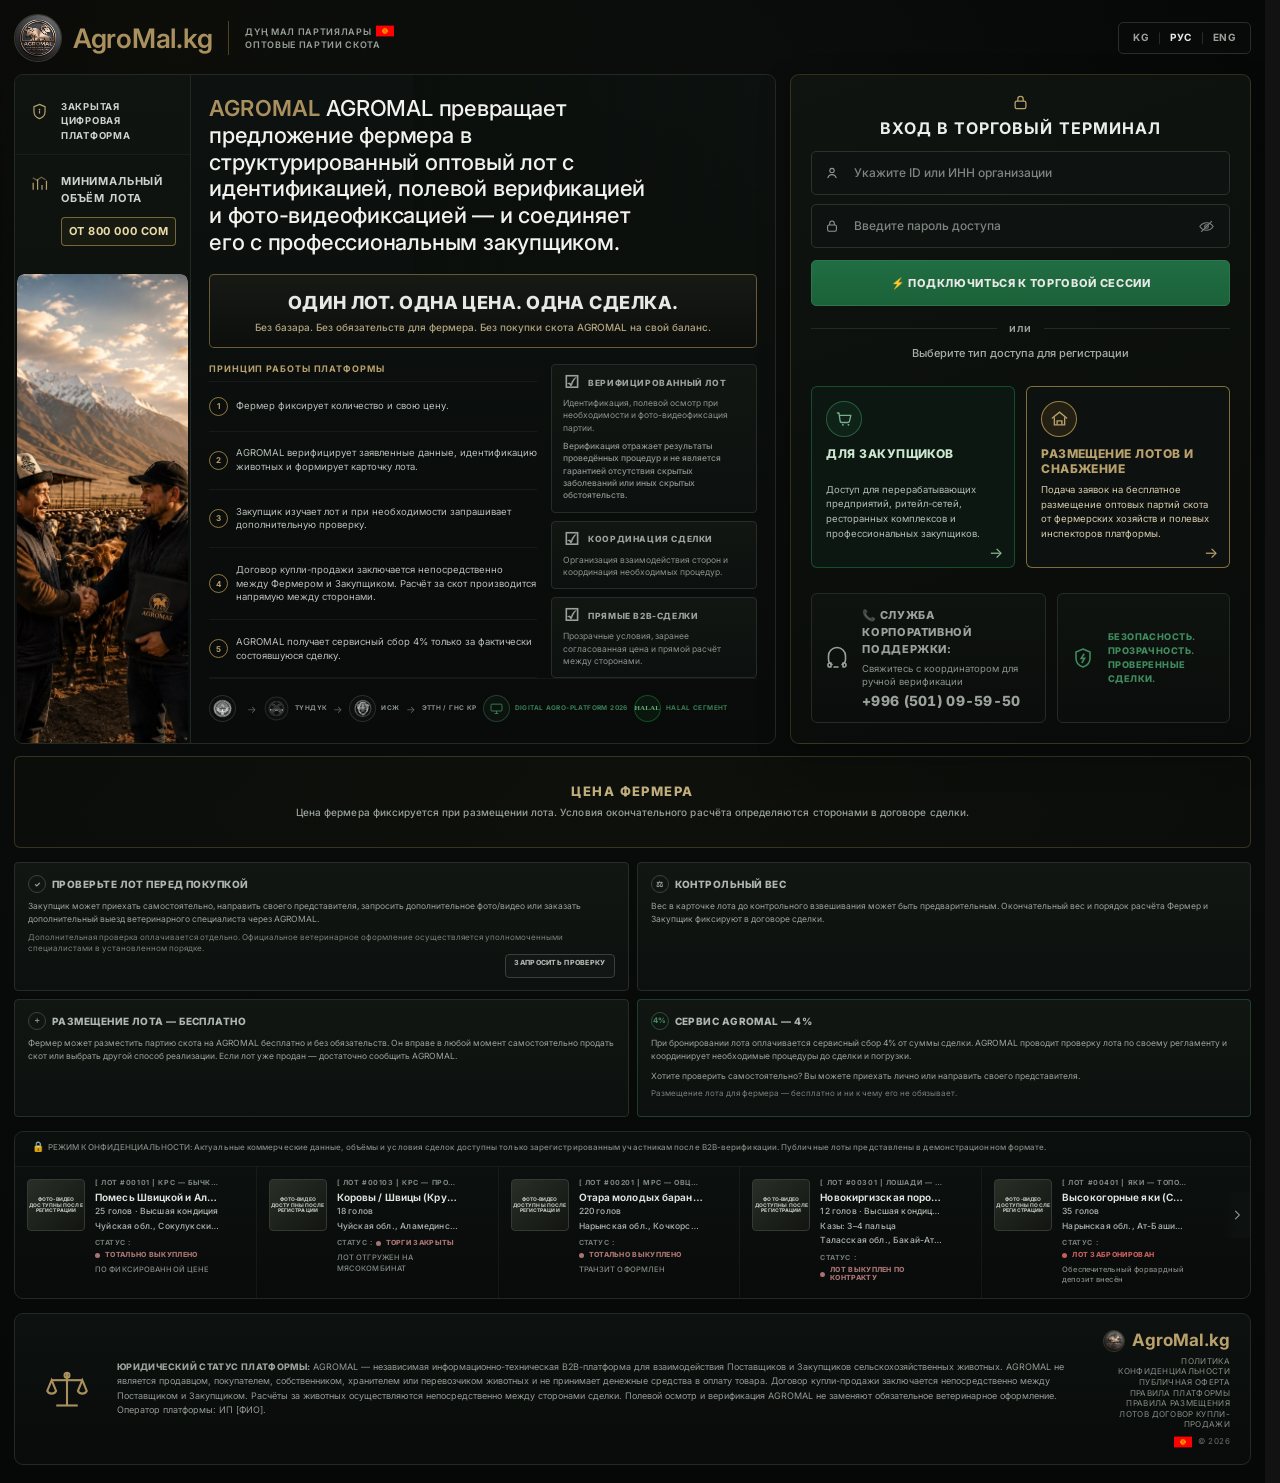
==== commit 2f2435de: "Adjust responsive homepage layout" ====
--- a/index.html
+++ b/index.html
@@ -530,49 +530,66 @@
               </section>
 
 
-              <div class="ref-feature-grid">
-
-                <article class="ref-feature">
-
-                  <div class="ref-feature__head">
-                    <span aria-hidden="true">
-                      ☑
-                    </span>
-
-                    <span data-i18n="featureVerifiedLot"></span>
-                  </div>
-
-                  <p data-i18n="featureVerifiedLotText"></p>
-
-                </article>
-
-
-                <article class="ref-feature">
-
-                  <div class="ref-feature__head">
-  <span class="ref-feature__icon" aria-hidden="true">☑</span>
-  <span data-i18n="featureFullSupport"></span>
+  <div class="ref-feature-grid">
+
+  <article class="ref-feature">
+
+    <div class="ref-feature__head">
+      <span aria-hidden="true">
+        ☑
+      </span>
+
+      <span data-i18n="featureVerifiedLot"></span>
+    </div>
+
+    <p data-i18n="featureVerifiedLotText"></p>
+
+    <small
+      class="ref-feature__disclaimer"
+      data-i18n="featureVerifiedLotDisclaimer"
+    ></small>
+
+  </article>
+
+
+  <article class="ref-feature">
+
+    <div class="ref-feature__head">
+      <span class="ref-feature__icon" aria-hidden="true">☑</span>
+
+      <span data-i18n="featureFullSupport"></span>
+    </div>
+
+    <p data-i18n="featureFullSupportText"></p>
+
+  </article>
+
+
+  <article class="ref-feature">
+
+    <div class="ref-feature__head">
+      <span class="ref-feature__icon" aria-hidden="true">☑</span>
+
+      <span data-i18n="featureDirectB2B"></span>
+    </div>
+
+    <p data-i18n="featureDirectB2BText"></p>
+
+  </article>
+
 </div>
 
-                  <p data-i18n="featureFullSupportText"></p>
-
-                </article>
-
-
-                <article class="ref-feature">
-
-                  <div class="ref-feature__head">
-  <span class="ref-feature__icon" aria-hidden="true">☑</span>
-  <span data-i18n="featureDirectB2B"></span>
-</div>
-
-                  <p data-i18n="featureDirectB2BText"></p>
-
-                </article>
-
-              </div>
-
             </div>
+
+            <!-- =================================================
+     BUYER / TRANSACTION INFORMATION
+     ================================================= -->
+
+
+<!-- =================================================
+     FARMER PRICE
+     ================================================= -->
+
 
 
             <!-- SYSTEMS -->
@@ -962,7 +979,7 @@
               </a>
 
             </div>
-
+            
           </div>
 
 
@@ -1050,6 +1067,161 @@
         </aside>
 
       </div>
+
+              </aside>
+
+      </div>
+
+          <div class="homepage-price-note">
+
+  <span
+    class="homepage-price-note__icon"
+    aria-hidden="true"
+  >
+    ◆
+  </span>
+
+  <div class="homepage-price-note__content">
+
+    <strong data-i18n="farmerPriceTitle"></strong>
+
+    <span data-i18n="farmerPriceText"></span>
+
+  </div>
+
+</div>
+      <!-- =================================================
+           CLIENT INFORMATION
+           ================================================= -->
+
+      <div class="homepage-client-info">
+
+        <div class="homepage-buyer-info">
+
+          <!-- 01 -->
+
+          <article class="homepage-info-card">
+
+            <div class="homepage-info-card__head">
+
+              <span
+                class="homepage-info-card__icon"
+                aria-hidden="true"
+              >
+                ✓
+              </span>
+
+              <strong data-i18n="inspectionTitle"></strong>
+
+            </div>
+
+            <p data-i18n="inspectionText"></p>
+
+            <small
+              class="homepage-info-card__note"
+              data-i18n="inspectionNote"
+            ></small>
+
+            <a
+              class="homepage-info-card__button"
+              href="https://wa.me/996501095950"
+              target="_blank"
+              rel="noopener noreferrer"
+              data-i18n="inspectionButton"
+            ></a>
+
+          </article>
+
+
+          <!-- 02 -->
+
+          <article class="homepage-info-card">
+
+            <div class="homepage-info-card__head">
+
+              <span
+                class="homepage-info-card__icon"
+                aria-hidden="true"
+              >
+                ⚖
+              </span>
+
+              <strong data-i18n="controlWeightTitle"></strong>
+
+            </div>
+
+            <p data-i18n="controlWeightText"></p>
+
+          </article>
+
+
+          <!-- 03 -->
+
+          <article class="homepage-info-card">
+
+            <div class="homepage-info-card__head">
+
+              <span
+                class="homepage-info-card__icon"
+                aria-hidden="true"
+              >
+                ＋
+              </span>
+
+              <strong data-i18n="freeLotTitle"></strong>
+
+            </div>
+
+            <p data-i18n="freeLotText"></p>
+
+          </article>
+
+
+          <!-- 04 -->
+
+          <article class="homepage-info-card homepage-info-card--service">
+
+            <div class="homepage-info-card__head">
+
+              <span
+                class="homepage-info-card__icon"
+                aria-hidden="true"
+              >
+                4%
+              </span>
+
+              <strong data-i18n="serviceFeeTitle"></strong>
+
+            </div>
+
+            <p data-i18n="serviceFeeText"></p>
+
+            <p
+              class="homepage-info-card__sub"
+              data-i18n="serviceFeeSelfCheck"
+            ></p>
+
+            <small
+              class="homepage-info-card__note"
+              data-i18n="freeLotShort"
+            ></small>
+
+          </article>
+
+        </div>
+
+
+        <!-- FARMER PRICE -->
+
+
+      </div>
+
+    </section>
+
+
+    <!-- =====================================================
+         DEMO LOTS
+         ===================================================== -->
 
     </section>
 
@@ -1394,21 +1566,21 @@
         </div>
 
 
-        <div class="homepage-legal__copy">
-
-          <p>
-
-            <strong data-i18n="footerLegalTitle"></strong>
-
-            <span data-i18n="footerLegal1"></span>
-            <span data-i18n="footerLegal2"></span>
-            <span data-i18n="footerLegal3"></span>
-            <span data-i18n="footerLegal4"></span>
-
-          </p>
-
-        </div>
-
+<div class="homepage-legal__copy">
+
+  <p>
+
+    <strong data-i18n="footerLegalTitle"></strong>
+
+    <span data-i18n="footerLegalNew1"></span>
+    <span data-i18n="footerLegalNew2"></span>
+    <span data-i18n="footerLegalNew3"></span>
+    <span data-i18n="footerLegalNew4"></span>
+    <span data-i18n="footerLegalNew5"></span>
+
+  </p>
+
+</div>
 
         <div class="homepage-legal__brand">
 
@@ -1435,22 +1607,49 @@
 
   </div>
 
-  <div class="homepage-legal__copyright">
+ <div class="homepage-legal__copyright">
+
+  <div class="homepage-legal__links">
 
     <a
       href="./privacy.html"
       data-i18n="privacy"
     ></a>
 
-    <span class="homepage-copyright-year">
-      <img
-        src="./assets/img/kyrgyzstan-flag.svg"
-        alt=""
-      >
-      © 2026
-    </span>
+    <a
+      href="./offer.html"
+      data-i18n="offer"
+    ></a>
+
+    <a
+      href="./rules.html"
+      data-i18n="rules"
+    ></a>
+
+    <a
+      href="./placement-rules.html"
+      data-i18n="lotPlacementRules"
+    ></a>
+
+    <a
+      href="./sale-contract.html"
+      data-i18n="saleContract"
+    ></a>
 
   </div>
+
+  <span class="homepage-copyright-year">
+
+    <img
+      src="./assets/img/kyrgyzstan-flag.svg"
+      alt=""
+    >
+
+    © 2026
+
+  </span>
+
+</div>
 
 </div>
 
--- a/assets/css/agromal-homepage-overrides.css
+++ b/assets/css/agromal-homepage-overrides.css
@@ -353,7 +353,7 @@
   max-width: 34ch;
   margin: 0;
   color: #f2f3ef;
-  font-size: clamp(21px, 1.65vw, 24px);
+    font-size: 22px;
   font-weight: 500;
   line-height: 1.22;
   letter-spacing: -.01em;
@@ -413,18 +413,20 @@
 body.homepage .hero-b2b-principles-wrap {
   width: 100%;
   max-width: none;
+  min-width: 0;
+
   display: grid;
-  grid-template-columns: minmax(0, 1fr) 206px;
+
+  grid-template-columns:
+    minmax(0, 1fr)
+    minmax(150px, 206px);
+
   gap: 14px;
   align-items: start;
   margin-top: 16px;
 }
 
-body.homepage .hero-b2b-principles {
-  width: 100%;
-  max-width: none;
-  margin: 0;
-}
+
 
 body.homepage .hero-b2b-principles > .hero-b2b-section-label {
   margin: 0 0 6px;
@@ -474,9 +476,12 @@
 }
 
 body.homepage .ref-feature-grid {
-  width: 206px;
+  width: 100%;
+  min-width: 0;
+  max-width: 206px;
+
   display: grid;
-  grid-template-columns: 1fr;
+  grid-template-columns: minmax(0, 1fr);
   gap: 8px;
   margin: 0;
   align-content: start;
@@ -533,12 +538,34 @@
    SYSTEMS STRIP вЂ” РїРѕРґ С†РµРЅС‚СЂР°Р»СЊРЅРѕР№ РєРѕР»РѕРЅРєРѕР№
    ========================================================= */
 
-body.homepage .hero-b2b-systems {
+body.homepage .hero__content--reference {
+  position: relative;
+  display: flex;
+  flex-direction: column;
+  width: 100%;
+  min-width: 0;
+  height: 100%;
+  padding: 20px 18px 14px;
+  overflow: hidden;
+}
+
+body.homepage .hero-b2b-systems.hero-b2b-systems--center {
   width: 100%;
   max-width: none;
-  margin-top: 0px;
+
+  margin-top: 0;
+  margin-bottom: 0;
+
   padding-top: 13px;
   border-top: 1px solid rgba(255, 255, 255, .05);
+
+  /* занимает всё оставшееся пространство */
+  flex: 1 1 auto;
+
+  /* содержимое самого блока ставим по центру */
+  display: flex;
+  align-items: center;
+  justify-content: center;
 }
 
 body.homepage .hero-b2b-systems .sync-strip--homepage {
@@ -1381,16 +1408,12 @@
 @media (min-width: 1100px) and (max-width: 1359px) {
 
   body.homepage {
-    --agro-terminal: 452px;
+    --agro-terminal: 508px;
     --agro-rail: 176px;
   }
 
   body.homepage .hero-b2b-principles-wrap {
     grid-template-columns: minmax(0, 1fr) 190px;
-  }
-
-  body.homepage .ref-feature-grid {
-    width: 190px;
   }
 
 }
@@ -1536,7 +1559,6 @@
 
   body.homepage .hero-b2b-title {
   max-width: none;
-  font-size: clamp(18px, 5vw, 21px);
   font-weight: 500;
   line-height: 1.3;
   letter-spacing: -.005em;
@@ -1560,10 +1582,6 @@
     font-size: 10px;
   }
 
-  body.homepage .ref-feature-grid {
-    width: 100%;
-    grid-template-columns: 1fr;
-  }
 
   body.homepage .ref-feature__head,
   body.homepage .ref-feature p {
@@ -2189,12 +2207,13 @@
   flex: 1 1 auto;
   width: auto !important;
   min-width: 0;
-  max-width: none;
+  max-width: 100%;
   height: auto;
   display: block;
-  white-space: nowrap !important;
+  white-space: normal !important;
   overflow: hidden;
-  text-overflow: clip;
+  overflow-wrap: break-word;
+  word-break: normal;
   line-height: 1.2;
 }
 /* =========================================================
@@ -2975,7 +2994,7 @@
 }
 @media (max-width: 767px) {
   body.homepage .brand__name {
-    font-size: 17px !important;
+    font-size: clamp(17px, 5vw, 21px) !important;
     letter-spacing: -0.02em !important;
   }
 }
@@ -3360,7 +3379,6 @@
     min-width: 100%;
 
     margin-top: 0;
-    padding: 0 8px 205px;
 
     border-top: 1px solid rgba(255, 255, 255, .05);
 
@@ -3455,7 +3473,15 @@
   body.homepage .hero-b2b-principles-wrap {
     align-items: stretch;
   }
-
+  body.homepage .hero-b2b-principles li {
+    display: grid;
+    grid-template-columns: 18px minmax(190px, 1fr);
+    align-items: center;
+    gap: 9px;
+    padding: 7px 0;
+    min-width: 0;
+    box-sizing: border-box;
+  }
   body.homepage .hero-b2b-principles {
     height: 100%;
     display: flex;
@@ -3466,14 +3492,2086 @@
     flex: 1;
   }
 
-  body.homepage .ref-feature-grid {
-    height: 100%;
-    align-content: stretch;
-    grid-template-rows: repeat(3, 1fr);
-  }
 
   body.homepage .ref-feature {
     height: 100%;
     box-sizing: border-box;
   }
+}
+/* =========================================================
+   DESKTOP — SYSTEMS STRIP UNDER FORMULA
+   MOBILE (<768px) — NO CHANGE
+   ========================================================= */
+
+@media (min-width: 768px) {
+
+  /* Убираем копию из левого rail */
+  body.homepage .ref-rail > .hero-b2b-systems--rail {
+    display: none !important;
+  }
+
+  /* Центральная копия остаётся внутри обычного потока */
+  body.homepage .hero-b2b-systems--center {
+    display: block !important;
+
+    position: relative;
+    z-index: 6;
+
+    width: 100%;
+    max-width: none;
+
+    margin-top: -1px;
+    padding-top: 4px;
+
+    border-top: 0;
+  }
+
+  /* Не меняем layout hero__content */
+  body.homepage .hero__content--reference {
+    display: block;
+    overflow: visible;
+  }
+
+  /* Лента */
+  body.homepage .hero-b2b-systems--center .sync-strip__flow--homepage {
+    width: 100%;
+
+    display: flex;
+    align-items: center;
+    justify-content: center;
+
+    gap: 6px;
+    flex-wrap: nowrap;
+    overflow: visible;
+  }
+
+  body.homepage .hero-b2b-systems--center .sync-logo {
+    gap: 5px;
+    flex: 0 0 auto;
+  }
+
+body.homepage .hero-b2b-systems--center {
+  position: relative;
+  z-index: 6;
+
+  width: 100%;
+  max-width: none;
+
+  margin-top: -1px;
+  padding-top: 4px;
+
+  border-top: 0;
+
+  transform: translateY(0);
+}
+
+body.homepage .hero-b2b-systems--center
+.sync-strip__flow--homepage {
+  width: 100%;
+  display: flex;
+  align-items: center;
+  justify-content: center;
+  gap: 6px;
+  flex-wrap: nowrap;
+  overflow: hidden;
+}
+}
+@media (min-width: 768px) {
+
+  body.homepage .hero-b2b-systems--center
+  .sync-strip__flow--homepage {
+    transform: translateY(3px);
+  }
+
+}
+@media (min-width: 768px) {
+
+  body.homepage .ref-rail > .hero-b2b-systems--rail {
+    display: none !important;
+  }
+
+  body.homepage .hero-b2b-systems--center {
+    display: block !important;
+
+    position: relative;
+    z-index: 6;
+
+    width: 100%;
+    max-width: none;
+
+    margin-top: -1px;
+    padding-top: 4px;
+
+    border-top: 0;
+    transform: translateY(0);
+  }
+
+  body.homepage .hero__content--reference {
+    display: block;
+    overflow: visible;
+  }
+
+  body.homepage .hero-b2b-systems--center
+  .sync-strip__flow--homepage {
+    width: 100%;
+
+    display: flex;
+    align-items: center;
+    justify-content: flex-start;
+
+    gap: 6px;
+    flex-wrap: nowrap;
+
+    overflow-x: auto;
+    overflow-y: hidden;
+
+    scrollbar-width: none;
+    -webkit-overflow-scrolling: touch;
+
+    transform: translateY(3px);
+  }
+
+  body.homepage .hero-b2b-systems--center
+  .sync-strip__flow--homepage::-webkit-scrollbar {
+    display: none;
+  }
+
+  body.homepage .hero-b2b-systems--center .sync-logo {
+    gap: 5px;
+    flex: 0 0 auto;
+  }
+
+  body.homepage .hero-b2b-systems--center
+  + .hero-b2b-principles-wrap {
+    margin-top: 10px;
+  }
+}
+@media (min-width: 768px) {
+
+  body.homepage .hero--homepage {
+    padding-bottom: 14px !important;
+  }
+
+  body.homepage .homepage-demo-lots {
+    margin-top: 0 !important;
+    
+  }
+
+}
+body.homepage .ref-rail__photo {
+  overflow: hidden !important;
+  border-radius: 7px !important;
+}
+
+body.homepage .ref-rail__photo picture,
+body.homepage .ref-rail__photo img {
+  display: block;
+  width: 100%;
+  height: 100%;
+  overflow: hidden;
+  border-radius: 7px !important;
+}
+
+body.homepage .ref-rail__photo img {
+  object-fit: cover;
+  object-position: center;
+}
+
+@media (min-width: 768px) {
+  body.homepage .ref-rail__photo {
+    width: calc(100% - 4px);
+    margin-left: 2px;
+    margin-right: 2px;
+  }
+}
+
+@media (min-width: 768px) {
+
+  body.homepage .hero-b2b-principles-wrap {
+    width: 100%;
+    min-width: 0;
+    grid-template-columns: minmax(0, 1fr) minmax(0, 206px);
+  }
+
+  body.homepage .ref-feature-grid {
+      height: auto;
+    width: 100% ;
+    min-width: 0;
+    max-width: 206px;
+
+    height: 100%;
+    align-content: stretch;
+    grid-template-columns: minmax(0, 1fr);
+    grid-template-rows: repeat(3, minmax(0, 1fr));
+
+    overflow: hidden;
+  }
+
+  body.homepage .ref-feature {
+    width: 100%;
+    min-width: 0;
+    max-width: 100%;
+    height: auto;
+    min-height: 0;
+    box-sizing: border-box;
+    overflow: hidden;
+  }
+
+  body.homepage .ref-feature__head {
+    width: 100%;
+    min-width: 0;
+    max-width: 100%;
+    overflow: hidden;
+  }
+
+  body.homepage .ref-feature__head > span:last-child {
+    min-width: 0;
+    width: auto;
+    max-width: 100%;
+    white-space: normal !important;
+    overflow-wrap: anywhere;
+    word-break: normal;
+  }
+
+  body.homepage .ref-feature p {
+    min-width: 0;
+    max-width: 100%;
+    white-space: normal;
+    overflow-wrap: anywhere;
+    word-break: normal;
+  }
+
+}
+/* =========================================================
+   HERO BOARD — FIXED SIZE
+   Не сжимается при уменьшении ширины экрана
+   ========================================================= */
+
+@media (min-width: 1100px) {
+
+  body.homepage .hero__board {
+
+
+  }
+
+}
+@media (min-width: 768px) {
+
+  body.homepage .hero__grid--reference {
+    --agro-terminal: clamp(360px, 36vw, 508px);
+  }
+
+  body.homepage .hero__terminal {
+    width: 100%;
+    min-width: 0;
+    max-width: none;
+    box-sizing: border-box;
+  }
+
+}
+@media (min-width: 768px) {
+
+  body.homepage .hero-b2b-systems.hero-b2b-systems--center {
+    width: 100%;
+
+    margin-top: auto;
+    margin-bottom: auto;
+
+    display: flex;
+    align-items: center;
+    justify-content: center;
+  }
+
+  body.homepage .hero-b2b-systems.hero-b2b-systems--center
+  .sync-strip__flow--homepage {
+    width: 100%;
+    display: flex;
+    align-items: center;
+    justify-content: center;
+  }
+
+}
+@media (min-width: 768px) {
+
+  body.homepage .hero__board {
+    align-self: stretch;
+    min-height: 0;
+  }
+
+  body.homepage .hero__content--reference {
+    min-height: 0;
+    height: 100%;
+    display: flex;
+    flex-direction: column;
+  }
+
+  body.homepage .hero-b2b-principles-wrap {
+    flex: 1 1 auto;
+    min-height: 0;
+
+    display: grid;
+    grid-template-columns: minmax(0, 1fr) minmax(150px, 206px);
+    align-items: stretch;
+  }
+
+  body.homepage .hero-b2b-principles,
+  body.homepage .ref-feature-grid {
+    min-height: 0;
+    height: 100%;
+  }
+
+  body.homepage .ref-feature-grid {
+    grid-template-rows: repeat(3, minmax(0, 1fr));
+    align-content: stretch;
+  }
+
+  body.homepage .ref-feature {
+    min-height: 0;
+    height: 100%;
+  }
+
+}
+/* =========================================================
+   DEMO LOTS — MORE ALIVE / ACTIVE TYPOGRAPHY
+   Только визуализация текста. HTML не меняем.
+   ========================================================= */
+
+body.homepage .homepage-lot__id {
+  margin-bottom: 4px;
+  color: #7f8982 !important;
+  font-size: 7px;
+  font-weight: 700;
+  line-height: 1.1;
+  letter-spacing: .08em;
+  text-transform: uppercase;
+}
+
+body.homepage .homepage-lot__name {
+  margin-top: 3px;
+  color: #e0e4e0;
+  font-size: 10px;
+  font-weight: 650;
+  line-height: 1.25;
+  letter-spacing: .01em;
+}
+
+body.homepage .homepage-lot__volume {
+  margin-top: 3px;
+  color: #aeb6b0;
+  font-size: 8.5px;
+  font-weight: 500;
+  line-height: 1.35;
+  letter-spacing: .02em;
+}
+
+body.homepage .homepage-lot__status {
+  display: flex;
+  align-items: center;
+  flex-wrap: wrap;
+  gap: 3px;
+  margin-top: 7px;
+
+  color: #737d76;
+  font-size: 7px;
+  font-weight: 700;
+  line-height: 1.25;
+  letter-spacing: .055em;
+  text-transform: uppercase;
+}
+
+body.homepage .homepage-lot__status b {
+  display: inline-flex;
+  align-items: center;
+  gap: 4px;
+
+  font-size: 7px;
+  font-weight: 800;
+  letter-spacing: .045em;
+}
+
+body.homepage .homepage-lot__status b::before {
+  width: 5px;
+  height: 5px;
+  margin-right: 1px;
+}
+
+body.homepage .homepage-lot__note {
+  margin-top: 5px;
+  color: #808a83;
+  font-size: 7.5px;
+  font-weight: 500;
+  line-height: 1.4;
+  letter-spacing: .015em;
+}
+
+/* Живее делаем сам блок с животным */
+body.homepage .homepage-lot__animal {
+  color: #b9c0ba;
+  font-size: 6.5px;
+  font-weight: 800;
+  line-height: 1.25;
+  letter-spacing: .07em;
+  text-transform: uppercase;
+
+  background:
+    linear-gradient(
+      145deg,
+      rgba(255,255,255,.035),
+      rgba(255,255,255,.008)
+    ),
+    linear-gradient(135deg, #22271f, #10130f);
+
+  transition:
+    border-color .18s ease,
+    background .18s ease,
+    transform .18s ease;
+}
+
+/* Лот ощущается как карточка, а не как таблица */
+body.homepage .homepage-lot {
+  transition:
+    background .18s ease,
+    border-color .18s ease;
+}
+
+body.homepage .homepage-lot:hover {
+  background: rgba(255,255,255,.012);
+}
+
+body.homepage .homepage-lot:hover .homepage-lot__animal {
+  border-color: #4a554d;
+  transform: translateY(-1px);
+}
+
+/* SOLD */
+body.homepage .homepage-lot--sold .homepage-lot__status b {
+  color: #a87373;
+}
+
+/* BLOCKED */
+body.homepage .homepage-lot--blocked .homepage-lot__status b {
+  color: #c45d5d;
+}
+/* =========================================================
+   AGROMAL — ADAPTIVE LOGO
+   Логотип увеличивается, пока хватает места.
+   На маленьком экране остаётся 36px.
+   ========================================================= */
+
+body.homepage .brand__logo {
+  width: clamp(36px, 4vw, 48px);
+  height: clamp(36px, 4vw, 48px);
+  flex: 0 0 clamp(36px, 4vw, 48px);
+}
+
+/* Название масштабируется вместе с логотипом */
+body.homepage .brand__name {
+  font-size: clamp(20px, 2.1vw, 27px);
+}
+
+/* На очень узких экранах логотип не пытается
+   увеличиваться и остаётся мобильным */
+@media (max-width: 767px) {
+  body.homepage .brand__logo {
+    width: 36px !important;
+    height: 36px !important;
+    flex-basis: 36px !important;
+  }
+
+  body.homepage .brand__name {
+    font-size: 17px !important;
+  }
+}
+/* =========================================================
+   MOBILE — REF FEATURES
+   Возвращаем исходный мобильный режим.
+   ========================================================= */
+
+@media (max-width: 767px) {
+  body.homepage .ref-feature-grid {
+    width: 100%;
+    min-width: 0;
+    max-width: none;
+
+    display: grid;
+    grid-template-columns: 1fr;
+    grid-template-rows: none;
+
+    gap: 8px;
+    margin: 0;
+
+    align-content: start;
+    justify-self: stretch;
+    align-self: auto;
+
+    height: auto;
+    overflow: visible;
+  }
+
+  body.homepage .ref-feature {
+    width: 100%;
+    min-width: 0;
+    max-width: none;
+
+    height: auto;
+    min-height: 0;
+
+    box-sizing: border-box;
+    overflow: visible;
+  }
+}
+@media (max-width: 767px) {
+
+  /* Контейнер: принципы сверху, features сразу под ними */
+  body.homepage .hero-b2b-principles-wrap {
+    display: grid !important;
+    grid-template-columns: 1fr !important;
+    grid-template-rows: auto auto !important;
+
+    height: auto !important;
+    min-height: 0 !important;
+
+    align-items: start !important;
+    align-content: start !important;
+
+    gap: 12px !important;
+  }
+
+  /* PRINCIPLES — только по своему содержимому */
+  body.homepage .hero-b2b-principles {
+    width: 100% !important;
+
+    height: auto !important;
+    min-height: 0 !important;
+
+    display: block !important;
+
+    margin: 0 !important;
+  }
+
+  body.homepage .hero-b2b-principles ol {
+    height: auto !important;
+    min-height: 0 !important;
+
+    margin: 0 !important;
+  }
+
+  /* FEATURES — сразу под principles */
+  body.homepage .ref-feature-grid {
+    width: 100% !important;
+    min-width: 0 !important;
+    max-width: none !important;
+
+    height: auto !important;
+    min-height: 0 !important;
+
+    display: grid !important;
+
+    grid-template-columns: 1fr !important;
+    grid-template-rows: auto auto auto !important;
+
+    gap: 8px !important;
+
+    align-content: start !important;
+    align-self: start !important;
+  }
+
+  body.homepage .ref-feature-grid .ref-feature {
+    width: 100% !important;
+    height: auto !important;
+    min-height: 0 !important;
+
+    box-sizing: border-box !important;
+  }
+}
+@media (max-width: 767px) {
+  body.homepage .hero-b2b-title {
+    font-size: 19px !important;
+    line-height: 1.28 !important;
+  }
+}
+@media (min-width: 768px) {
+
+  body.homepage .hero-b2b-systems--center
+  .sync-strip__flow--homepage {
+    width: max-content !important;
+    min-width: max-content !important;
+
+    display: flex;
+    align-items: center;
+    justify-content: flex-start;
+
+    gap: 6px;
+    flex-wrap: nowrap;
+
+    overflow-x: auto;
+    overflow-y: hidden;
+
+    scrollbar-width: none;
+    -webkit-overflow-scrolling: touch;
+  }
+
+  body.homepage .hero-b2b-systems--center
+  .sync-strip__flow--homepage::-webkit-scrollbar {
+    display: none;
+  }
+
+}
+@media (min-width: 768px) {
+
+  body.homepage .hero-trust__copy {
+    font-size: clamp(8px, 0.72vw, 10.5px);
+    line-height: 1.5;
+    min-width: 0;
+    max-width: 100%;
+  }
+
+}
+@media (max-width: 767px) {
+
+  /* Уведомление полностью помещается в ширину телефона */
+  body.homepage .homepage-demo-lots__notice {
+    width: 100% !important;
+    min-width: 0 !important;
+    max-width: 100% !important;
+    
+    display: flex;
+    align-items: flex-start;
+    gap: 7px;
+
+    box-sizing: border-box;
+    padding: 8px 10px 9px;
+
+    overflow: hidden;
+  }
+
+  /* Замок */
+  body.homepage .homepage-demo-lots__notice-icon {
+    flex: 0 0 10px;
+    width: 10px;
+    min-width: 10px;
+
+    font-size: 9px;
+    line-height: 1.4;
+    margin-top: 1px;
+  }
+
+  /* Сам текст */
+  body.homepage .homepage-demo-lots__notice p {
+    flex: 1 1 auto;
+    width: auto !important;
+    min-width: 0 !important;
+    max-width: 100% !important;
+
+    margin: 0;
+
+    font-size: 7px;
+    line-height: 1.45;
+    white-space: normal;
+
+    overflow-wrap: break-word;
+    word-break: normal;
+  }
+
+  /* Только надпись "Фото-видео доступны после регистрации" */
+  body.homepage .homepage-lot__animal {
+    font-size: 5px;
+    line-height: 1;
+    letter-spacing: .01em;
+  }
+}
+@media (max-width: 767px) {
+
+  /* Замок */
+  body.homepage .homepage-demo-lots__notice-icon {
+    flex: 0 0 8px !important;
+    width: 8px !important;
+    min-width: 8px !important;
+    font-size: 7px !important;
+    line-height: 1.2 !important;
+    margin-top: 1px !important;
+  }
+
+  /* Текст режима конфиденциальности */
+  body.homepage .homepage-demo-lots__notice p {
+    flex: 1 1 auto !important;
+    width: auto !important;
+    min-width: 0 !important;
+    max-width: 100% !important;
+
+    font-size: 6.5px !important;
+    line-height: 1.4 !important;
+
+    white-space: normal !important;
+    overflow-wrap: break-word !important;
+    word-break: normal !important;
+  }
+
+  body.homepage .homepage-demo-lots__notice {
+    gap: 5px !important;
+  }
+}
+@media (max-width: 767px) {
+  body.homepage .homepage-demo-lots__notice-icon {
+    position: relative;
+top: -2px;
+left: 3px;
+  }
+}
+@media (min-width: 768px) {
+  body.homepage .homepage-demo-lots__notice-icon {
+    position: relative;
+    top: -3px;
+    left: 5px;
+  }
+  
+}
+@media (min-width: 768px) {
+  body.homepage .homepage-lot__animal {
+    font-size: 5px !important;
+    line-height: 1.05 !important;
+    letter-spacing: .02em !important;
+  }
+}
+/* =========================================================
+   RESTORE ORIGINAL COMPACT FEATURE CARD SIZE
+   Не растягиваем 3 основные карточки по высоте блока.
+   ========================================================= */
+
+@media (min-width: 768px) {
+
+  body.homepage .ref-feature-grid {
+    height: auto !important;
+    min-height: 0 !important;
+
+    display: grid !important;
+    grid-template-columns: minmax(0, 1fr) !important;
+    grid-template-rows: repeat(3, auto) !important;
+
+    align-content: start !important;
+    gap: 8px !important;
+  }
+
+  body.homepage .ref-feature {
+    width: 100% !important;
+    height: auto !important;
+    min-height: 0 !important;
+    max-height: none !important;
+
+    padding: 9px 11px 10px !important;
+    box-sizing: border-box !important;
+  }
+}
+/* =========================================================
+   AGROMAL — FINAL COMPACT LAYOUT
+   Не меняет размеры hero / terminal / lots.
+   ========================================================= */
+
+
+/* =========================================================
+   1. ORIGINAL COMPACT FEATURE CARDS
+   Три карточки справа от принципов.
+   ========================================================= */
+
+@media (min-width: 768px) {
+
+  body.homepage .hero-b2b-principles-wrap {
+    width: 100%;
+    min-width: 0;
+
+    display: grid;
+
+    grid-template-columns:
+      minmax(0, 1fr)
+      206px;
+
+    gap: 14px;
+
+    align-items: start !important;
+
+    flex: 0 0 auto !important;
+  }
+
+  body.homepage .ref-feature-grid {
+    width: 206px !important;
+    min-width: 206px !important;
+    max-width: 206px !important;
+
+    height: auto !important;
+    min-height: 0 !important;
+
+    display: grid !important;
+
+    grid-template-columns: 1fr !important;
+    grid-template-rows: auto auto auto !important;
+
+    gap: 8px !important;
+
+    align-content: start !important;
+  }
+
+  body.homepage .ref-feature {
+    width: 100% !important;
+
+    height: auto !important;
+    min-height: 0 !important;
+    max-height: none !important;
+
+    padding: 9px 11px 10px !important;
+
+    box-sizing: border-box !important;
+
+    overflow: hidden !important;
+  }
+
+  body.homepage .ref-feature__head {
+    width: 100% !important;
+    min-width: 0 !important;
+
+    display: flex !important;
+    align-items: center !important;
+
+    gap: 8px !important;
+
+    font-size: 8.5px !important;
+    line-height: 1.2 !important;
+  }
+
+  body.homepage .ref-feature__head > span:first-child {
+    flex: 0 0 17px !important;
+
+    width: 17px !important;
+    min-width: 17px !important;
+    max-width: 17px !important;
+
+    height: 17px !important;
+
+    display: inline-flex !important;
+    align-items: center;
+    justify-content: center;
+
+    font-size: 17px !important;
+    line-height: 1 !important;
+  }
+
+  body.homepage .ref-feature__head > span:last-child {
+    min-width: 0 !important;
+
+    width: auto !important;
+    max-width: 100% !important;
+
+    display: block !important;
+
+    white-space: normal !important;
+
+    overflow: hidden !important;
+    overflow-wrap: break-word !important;
+    word-break: normal !important;
+
+    line-height: 1.2 !important;
+  }
+
+  body.homepage .ref-feature p {
+    margin: 6px 0 0 !important;
+
+    color: #8b938d !important;
+
+    font-size: 8.5px !important;
+    line-height: 1.45 !important;
+
+    overflow: hidden !important;
+  }
+
+}
+
+
+/* =========================================================
+   2. DISCLAIMER
+   Такой же размер, как обычный текст карточки.
+   ========================================================= */
+
+body.homepage .ref-feature__disclaimer {
+  display: block !important;
+
+  margin-top: 6px !important;
+
+  color: #8b938d !important;
+
+  font-size: 8.5px !important;
+  font-weight: 500 !important;
+  line-height: 1.45 !important;
+
+  letter-spacing: 0 !important;
+
+  overflow: hidden !important;
+
+  overflow-wrap: break-word !important;
+  word-break: normal !important;
+}
+
+
+/* =========================================================
+   3. FOUR CLIENT INFORMATION CARDS
+   Desktop: 2 × 2
+   Все четыре абсолютно одинакового размера.
+   ========================================================= */
+
+body.homepage .homepage-client-info {
+  width: min(var(--agro-shell), calc(100% - 28px)) !important;
+
+  margin: 0 auto var(--agro-gap) !important;
+
+  min-width: 0;
+}
+
+
+body.homepage .homepage-buyer-info {
+  width: 100% !important;
+
+  display: grid !important;
+
+  grid-template-columns:
+    repeat(2, minmax(0, 1fr)) !important;
+
+  grid-template-rows:
+    repeat(2, 108px) !important;
+
+  gap: 8px !important;
+
+  align-items: stretch !important;
+}
+
+
+body.homepage .homepage-info-card {
+  width: 100% !important;
+
+  height: 108px !important;
+  min-height: 108px !important;
+  max-height: 108px !important;
+
+  min-width: 0 !important;
+
+  box-sizing: border-box !important;
+
+  display: flex !important;
+  flex-direction: column !important;
+
+  padding: 9px 10px !important;
+
+  border: 1px solid #262d28 !important;
+  border-radius: 4px !important;
+
+  background:
+    linear-gradient(
+      180deg,
+      #121613,
+      #0c100e
+    ) !important;
+
+  overflow: hidden !important;
+}
+
+
+/* =========================================================
+   4. CARD HEADER
+   ========================================================= */
+
+body.homepage .homepage-info-card__head {
+  width: 100% !important;
+  min-width: 0 !important;
+
+  display: flex !important;
+  align-items: center !important;
+
+  gap: 6px !important;
+
+  flex: 0 0 auto !important;
+
+  overflow: hidden !important;
+}
+
+
+body.homepage .homepage-info-card__head strong {
+  min-width: 0 !important;
+  max-width: 100% !important;
+
+  color: #aeb6b0 !important;
+
+  font-size: 7.5px !important;
+  font-weight: 800 !important;
+  line-height: 1.2 !important;
+
+  letter-spacing: .055em !important;
+
+  text-transform: uppercase;
+
+  overflow: hidden !important;
+
+  text-overflow: ellipsis;
+}
+
+
+/* =========================================================
+   5. CARD ICON
+   ========================================================= */
+
+body.homepage .homepage-info-card__icon {
+  width: 15px !important;
+  height: 15px !important;
+
+  min-width: 15px !important;
+  max-width: 15px !important;
+
+  flex: 0 0 15px !important;
+
+  display: inline-flex !important;
+  align-items: center !important;
+  justify-content: center !important;
+
+  border: 1px solid #39433d !important;
+  border-radius: 50% !important;
+
+  color: #9aa19b !important;
+
+  font-size: 6.5px !important;
+  font-weight: 800 !important;
+
+  line-height: 1 !important;
+}
+
+
+/* =========================================================
+   6. MAIN CARD TEXT
+   ========================================================= */
+
+body.homepage .homepage-info-card > p {
+  min-width: 0 !important;
+
+  margin: 5px 0 0 !important;
+
+  color: #858e88 !important;
+
+  font-size: 7px !important;
+  line-height: 1.4 !important;
+
+  overflow: hidden !important;
+}
+
+
+/* =========================================================
+   7. SECONDARY TEXT
+   ========================================================= */
+
+body.homepage .homepage-info-card__sub {
+  margin-top: 4px !important;
+
+  color: #969f99 !important;
+
+  font-size: 6.7px !important;
+  line-height: 1.35 !important;
+
+  overflow: hidden !important;
+}
+
+
+body.homepage .homepage-info-card__note {
+  display: block !important;
+
+  margin-top: 4px !important;
+
+  color: #626b64 !important;
+
+  font-size: 5.8px !important;
+  line-height: 1.3 !important;
+
+  overflow: hidden !important;
+
+  overflow-wrap: break-word !important;
+  word-break: normal !important;
+}
+
+
+/* =========================================================
+   8. BUTTON
+   ========================================================= */
+
+body.homepage .homepage-info-card__button {
+  align-self: flex-start !important;
+
+  width: fit-content !important;
+
+  min-height: 21px !important;
+  height: 21px !important;
+
+  margin-top: auto !important;
+
+  padding: 3px 7px !important;
+
+  border: 1px solid #354139 !important;
+  border-radius: 4px !important;
+
+  color: #aeb6b0 !important;
+
+  background: rgba(255,255,255,.02) !important;
+
+  font-size: 6px !important;
+  font-weight: 800 !important;
+
+  line-height: 1 !important;
+
+  letter-spacing: .04em !important;
+
+  text-decoration: none !important;
+  text-transform: uppercase;
+
+  box-sizing: border-box !important;
+}
+
+
+body.homepage .homepage-info-card__button:hover {
+  border-color: #496052 !important;
+
+  color: #d8ddd9 !important;
+
+  background: rgba(255,255,255,.04) !important;
+}
+
+
+/* =========================================================
+   9. SERVICE CARD
+   ========================================================= */
+
+body.homepage .homepage-info-card--service {
+  border-color: rgba(63,138,93,.35) !important;
+}
+
+
+body.homepage .homepage-info-card--service
+.homepage-info-card__icon {
+  border-color: rgba(63,138,93,.5) !important;
+
+  color: #3f8a5d !important;
+}
+
+
+/* =========================================================
+   10. FARMER PRICE
+   Компактный блок, не увеличивает высоту hero.
+   ========================================================= */
+
+/* =========================================================
+   FARMER PRICE — COMPACT CTA
+   Отдельный горизонтальный блок между HERO и INFO CARDS
+   ========================================================= */
+
+body.homepage .homepage-farmer-price {
+  width: min(var(--agro-shell), calc(100% - 28px));
+  min-width: 0;
+
+  margin: 0 auto 8px;
+
+  min-height: 64px;
+
+  display: flex;
+  align-items: center;
+  justify-content: space-between;
+
+  gap: 20px;
+
+  padding: 10px 14px;
+
+  box-sizing: border-box;
+
+  border: 1px solid rgba(169, 144, 94, .28);
+  border-radius: 6px;
+
+  background:
+    linear-gradient(
+      90deg,
+      rgba(169, 144, 94, .045),
+      rgba(169, 144, 94, .018)
+    );
+
+  overflow: hidden;
+
+  transition:
+    border-color .18s ease,
+    background .18s ease,
+    transform .18s ease;
+}
+
+
+/* Вся левая часть */
+
+body.homepage .homepage-farmer-price__main {
+  min-width: 0;
+
+  display: flex;
+  align-items: center;
+
+  gap: 10px;
+}
+
+
+/* Значок */
+
+body.homepage .homepage-farmer-price__icon {
+  width: 28px;
+  height: 28px;
+
+  min-width: 28px;
+
+  display: inline-flex;
+  align-items: center;
+  justify-content: center;
+
+  border: 1px solid rgba(169, 144, 94, .32);
+  border-radius: 50%;
+
+  color: var(--agro-gold-bright);
+
+  background: rgba(169, 144, 94, .045);
+
+  font-size: 8px;
+  line-height: 1;
+}
+
+
+/* Текст */
+
+body.homepage .homepage-farmer-price__content {
+  min-width: 0;
+
+  display: flex;
+  align-items: baseline;
+  flex-wrap: wrap;
+
+  column-gap: 9px;
+  row-gap: 2px;
+}
+
+
+body.homepage .homepage-farmer-price__content strong {
+  flex: 0 0 auto;
+
+  color: #c4b17f;
+
+  font-size: 9px;
+  font-weight: 800;
+
+  line-height: 1.2;
+
+  letter-spacing: .08em;
+
+  text-transform: uppercase;
+}
+
+
+body.homepage .homepage-farmer-price__content span {
+  min-width: 0;
+
+  color: #7f8982;
+
+  font-size: 8px;
+  font-weight: 500;
+
+  line-height: 1.3;
+}
+
+
+/* Кнопка */
+
+body.homepage .homepage-farmer-price__action {
+  flex: 0 0 auto;
+
+  min-height: 30px;
+
+  display: inline-flex;
+  align-items: center;
+  justify-content: center;
+
+  gap: 7px;
+
+  padding: 6px 10px;
+
+  border: 1px solid rgba(169, 144, 94, .34);
+  border-radius: 4px;
+
+  color: #b7aa88;
+
+  background: rgba(169, 144, 94, .035);
+
+  font-size: 7px;
+  font-weight: 800;
+
+  line-height: 1;
+  letter-spacing: .08em;
+
+  text-decoration: none;
+  text-transform: uppercase;
+
+  white-space: nowrap;
+
+  transition:
+    border-color .16s ease,
+    color .16s ease,
+    background .16s ease,
+    transform .16s ease;
+}
+
+
+body.homepage .homepage-farmer-price__action span:last-child {
+  font-size: 12px;
+  line-height: 1;
+}
+
+
+body.homepage .homepage-farmer-price:hover {
+  border-color: rgba(169, 144, 94, .4);
+
+  background:
+    linear-gradient(
+      90deg,
+      rgba(169, 144, 94, .06),
+      rgba(169, 144, 94, .022)
+    );
+}
+
+
+body.homepage .homepage-farmer-price__action:hover {
+  border-color: rgba(169, 144, 94, .58);
+
+  color: #ddd0a9;
+
+  background: rgba(169, 144, 94, .07);
+
+  transform: translateX(2px);
+}
+
+
+/* =========================================================
+   FARMER PRICE — MOBILE
+   ========================================================= */
+
+@media (max-width: 767px) {
+
+  body.homepage .homepage-farmer-price {
+    width: calc(100% - 20px);
+
+    min-height: 58px;
+
+    margin: 0 auto 8px;
+
+    gap: 10px;
+
+    padding: 9px 10px;
+
+    border-radius: 5px;
+  }
+
+
+  body.homepage .homepage-farmer-price__main {
+    gap: 8px;
+  }
+
+
+  body.homepage .homepage-farmer-price__icon {
+    width: 24px;
+    height: 24px;
+    min-width: 24px;
+
+    font-size: 7px;
+  }
+
+
+  body.homepage .homepage-farmer-price__content {
+    display: grid;
+
+    gap: 2px;
+  }
+
+
+  body.homepage .homepage-farmer-price__content strong {
+    font-size: 7px;
+    line-height: 1.15;
+  }
+
+
+  body.homepage .homepage-farmer-price__content span {
+    font-size: 6.5px;
+    line-height: 1.3;
+  }
+
+
+  body.homepage .homepage-farmer-price__action {
+    min-height: 28px;
+
+    padding: 6px 8px;
+
+    font-size: 6px;
+  }
+
+
+  body.homepage .homepage-farmer-price__action span:last-child {
+    font-size: 10px;
+  }
+
+}
+/* =========================================================
+   FARMER PRICE — CENTERED INFORMATION BLOCK
+   ========================================================= */
+
+body.homepage .homepage-price-note {
+  width: min(var(--agro-shell), calc(100% - 28px)) !important;
+
+  min-height: 92px !important;
+
+  margin: 0 auto 10px !important;
+  padding: 14px 20px !important;
+
+  display: flex !important;
+  align-items: center !important;
+  justify-content: center !important;
+
+  box-sizing: border-box !important;
+
+  border: 1px solid rgba(169,144,94,.28) !important;
+  border-radius: 6px !important;
+
+  background:
+    linear-gradient(
+      90deg,
+      rgba(169,144,94,.025) 0%,
+      rgba(169,144,94,.045) 50%,
+      rgba(169,144,94,.025) 100%
+    ) !important;
+
+  overflow: hidden !important;
+
+  text-align: center !important;
+}
+
+
+/* =========================================================
+   ICON
+   ========================================================= */
+
+body.homepage .homepage-price-note__icon {
+  width: 30px !important;
+  height: 30px !important;
+
+  min-width: 30px !important;
+
+  display: inline-flex !important;
+  align-items: center !important;
+  justify-content: center !important;
+
+  margin-right: 12px !important;
+
+  border: 1px solid rgba(169,144,94,.34) !important;
+  border-radius: 50% !important;
+
+  color: #ad9966 !important;
+
+  background: rgba(169,144,94,.045) !important;
+
+  font-size: 8px !important;
+  line-height: 1 !important;
+}
+
+
+/* =========================================================
+   CONTENT
+   ========================================================= */
+
+body.homepage .homepage-price-note__content {
+  min-width: 0 !important;
+
+  display: flex !important;
+  flex-direction: column !important;
+
+  align-items: center !important;
+  justify-content: center !important;
+
+  gap: 5px !important;
+
+  text-align: center !important;
+}
+
+
+/* =========================================================
+   TITLE
+   ========================================================= */
+
+body.homepage .homepage-price-note__content strong {
+  display: block !important;
+
+  color: #c0ae7c !important;
+
+  font-size: 12px !important;
+  font-weight: 800 !important;
+
+  line-height: 1.2 !important;
+
+  letter-spacing: .11em !important;
+
+  text-transform: uppercase !important;
+}
+
+
+/* =========================================================
+   DESCRIPTION
+   ========================================================= */
+
+body.homepage .homepage-price-note__content span {
+  display: block !important;
+
+  max-width: 900px !important;
+
+  color: #9aa29c !important;
+
+  font-size: 10px !important;
+  font-weight: 500 !important;
+
+  line-height: 1.5 !important;
+
+  letter-spacing: .005em !important;
+
+  text-align: center !important;
+
+  overflow: visible !important;
+}
+
+
+/* =========================================================
+   DECORATIVE GOLD LINE
+   ========================================================= */
+
+body.homepage .homepage-price-note::before,
+body.homepage .homepage-price-note::after {
+  content: "";
+
+  width: 42px;
+  height: 1px;
+
+  flex: 0 0 42px;
+
+  background: rgba(169,144,94,.28);
+}
+
+
+body.homepage .homepage-price-note::before {
+  margin-right: 12px;
+}
+
+
+body.homepage .homepage-price-note::after {
+  margin-left: 12px;
+}
+
+
+/* =========================================================
+   MOBILE
+   ========================================================= */
+
+@media (max-width: 767px) {
+
+  body.homepage .homepage-price-note {
+    width: calc(100% - 20px) !important;
+
+    min-height: 78px !important;
+
+    margin: 0 auto 8px !important;
+
+    padding: 11px 12px !important;
+
+    display: flex !important;
+
+    gap: 0 !important;
+  }
+
+
+  body.homepage .homepage-price-note__icon {
+    width: 24px !important;
+    height: 24px !important;
+
+    min-width: 24px !important;
+
+    margin-right: 8px !important;
+
+    font-size: 6px !important;
+  }
+
+
+  body.homepage .homepage-price-note__content {
+    gap: 4px !important;
+  }
+
+
+  body.homepage .homepage-price-note__content strong {
+    font-size: 8.5px !important;
+
+    letter-spacing: .08em !important;
+  }
+
+
+  body.homepage .homepage-price-note__content span {
+    max-width: 100% !important;
+
+    font-size: 7px !important;
+
+    line-height: 1.45 !important;
+  }
+
+
+  body.homepage .homepage-price-note::before,
+  body.homepage .homepage-price-note::after {
+    display: none !important;
+  }
+
+}
+/* =========================================================
+   FARMER PRICE — DESKTOP SPACING
+   ========================================================= */
+
+@media (min-width: 768px) {
+
+  body.homepage .homepage-price-note {
+    width: min(var(--agro-shell), calc(100% - 28px)) !important;
+
+    min-height: 92px !important;
+
+    /* Отодвигаем от HERO сверху и от карточек снизу */
+    margin: 18px auto 18px !important;
+
+    padding: 14px 20px !important;
+
+    display: flex !important;
+    align-items: center !important;
+    justify-content: center !important;
+
+    box-sizing: border-box !important;
+
+    border: 1px solid rgba(169,144,94,.28) !important;
+    border-radius: 6px !important;
+
+    background:
+      linear-gradient(
+        90deg,
+        rgba(169,144,94,.025) 0%,
+        rgba(169,144,94,.045) 50%,
+        rgba(169,144,94,.025) 100%
+      ) !important;
+  }
+
+
+  /* Сам текст строго по центру блока */
+  body.homepage .homepage-price-note__content {
+    display: flex !important;
+    flex-direction: column !important;
+
+    align-items: center !important;
+    justify-content: center !important;
+
+    gap: 6px !important;
+
+    text-align: center !important;
+  }
+
+
+  body.homepage .homepage-price-note__content strong {
+    font-size: 13px !important;
+    line-height: 1.2 !important;
+    letter-spacing: .11em !important;
+  }
+
+
+  body.homepage .homepage-price-note__content span {
+    max-width: 900px !important;
+
+    font-size: 10px !important;
+    line-height: 1.55 !important;
+
+    color: #9aa29c !important;
+
+    text-align: center !important;
+  }
+
+}
+/* =========================================================
+   HOMEPAGE INFO CARDS — DESKTOP READABILITY
+   ========================================================= */
+
+@media (min-width: 768px) {
+
+  body.homepage .homepage-info-card {
+    padding: 12px 13px !important;
+  }
+
+
+  /* Заголовки */
+
+  body.homepage .homepage-info-card__head strong {
+    font-size: 10px !important;
+    line-height: 1.25 !important;
+    letter-spacing: .045em !important;
+  }
+
+
+  /* Иконки */
+
+  body.homepage .homepage-info-card__icon {
+    width: 18px !important;
+    height: 18px !important;
+
+    min-width: 18px !important;
+    max-width: 18px !important;
+
+    flex: 0 0 18px !important;
+
+    font-size: 7.5px !important;
+  }
+
+
+  /* Основной текст */
+
+  body.homepage .homepage-info-card > p {
+    margin-top: 7px !important;
+
+    font-size: 8.5px !important;
+    line-height: 1.5 !important;
+
+    color: #9aa39d !important;
+  }
+
+
+  /* Дополнительный текст */
+
+  body.homepage .homepage-info-card__sub {
+    margin-top: 6px !important;
+
+    font-size: 8px !important;
+    line-height: 1.45 !important;
+
+    color: #969f99 !important;
+  }
+
+
+  /* Примечание */
+
+  body.homepage .homepage-info-card__note {
+    margin-top: 6px !important;
+
+    font-size: 8px !important;
+    line-height: 1.4 !important;
+
+    color: #78817b !important;
+  }
+
+
+  /* Кнопка */
+
+  body.homepage .homepage-info-card__button {
+    min-height: 24px !important;
+    height: 24px !important;
+
+    padding: 4px 8px !important;
+
+    font-size: 7px !important;
+  }
+
+}
+@media (min-width: 768px) {
+
+  body.homepage .homepage-buyer-info {
+    grid-template-rows: repeat(2, 124px) !important;
+  }
+
+  body.homepage .homepage-info-card {
+    height: 124px !important;
+    min-height: 124px !important;
+    max-height: 124px !important;
+  }
+
+  
+}
+@media (min-width: 768px) {
+  body.homepage .homepage-info-card__button {
+    align-self: flex-end !important;
+    margin-top: auto !important;
+    margin-left: auto !important;
+  }
+}
+@media (max-width: 767px) {
+  body.homepage .homepage-info-card__button {
+    margin-top: 8px !important;
+  }
+}
+@media (max-width: 767px) {
+  body.homepage .homepage-client-info {
+    margin-bottom: 0px !important;
+  }
+}
+@media (max-width: 767px) {
+  body.homepage .homepage-price-note {
+    margin-top: 10px !important;
+  }
+    body.homepage .homepage-info-card > p {
+    margin-top: 7px !important;
+
+    font-size: 6px !important;
+    line-height: 1.5 !important;
+
+    color: #9aa39d !important;
+  }
+  
+}
+/* =========================================================
+   MOBILE — CLIENT INFO CARDS
+   Сохраняем исходную сетку и расстояния.
+   Увеличиваем только высоту 4 карточек.
+   ========================================================= */
+
+@media (max-width: 767px) {
+
+  body.homepage .homepage-buyer-info {
+    grid-template-rows: repeat(2, 150px) !important;
+    gap: 8px !important;
+    align-items: stretch !important;
+  }
+
+  body.homepage .homepage-client-info .homepage-info-card {
+    height: 150px !important;
+    min-height: 150px !important;
+    max-height: 150px !important;
+    box-sizing: border-box !important;
+  }
+
+}
+/* =========================================================
+   DESKTOP — CLIENT INFO SPACING
+   Приближаем 4 карточки к соседним блокам
+   ========================================================= */
+
+@media (min-width: 768px) {
+
+  body.homepage .homepage-client-info {
+    margin-top: 0 !important;
+    margin-bottom: 0px !important;
+  }
+
+}
+@media (min-width: 768px) {
+  body.homepage .homepage-client-info {
+    margin-top: -6px !important;
+  }
+}
+/* =========================================================
+   DESKTOP — PRICE NOTE SPACING
+   Приближаем блок "ЦЕНА ФЕРМЕРА" к соседним блокам
+   ========================================================= */
+
+@media (min-width: 768px) {
+  body.homepage .homepage-price-note {
+    margin: 12px auto 20px !important;
+  }
+}
+/* =========================================================
+   MOBILE — CLIENT INFO CARDS
+   Размер зависит от ширины экрана
+   ========================================================= */
+
+@media (max-width: 767px) {
+
+  body.homepage .homepage-buyer-info {
+    grid-template-rows: repeat(2, minmax(clamp(125px, 36vw, 150px), auto)) !important;
+    gap: 8px !important;
+    align-items: stretch !important;
+  }
+
+  body.homepage .homepage-client-info .homepage-info-card {
+    height: auto !important;
+    min-height: clamp(125px, 36vw, 150px) !important;
+    max-height: none !important;
+    box-sizing: border-box !important;
+    overflow: visible !important;
+  }
+
+}
+/* =========================================================
+   DESKTOP — CLIENT INFO CARDS
+   Размер адаптируется к ширине экрана
+   ========================================================= */
+
+@media (min-width: 769px) {
+
+  body.homepage .homepage-buyer-info {
+    grid-template-rows: repeat(
+      2,
+      minmax(clamp(118px, 8vw, 140px), auto)
+    ) !important;
+
+    gap: 8px !important;
+    align-items: stretch !important;
+  }
+
+  body.homepage .homepage-client-info .homepage-info-card {
+    height: auto !important;
+    min-height: clamp(118px, 8vw, 140px) !important;
+    max-height: none !important;
+    box-sizing: border-box !important;
+    overflow: visible !important;
+  }
+
+}
+@media (min-width: 768px) {
+  body.homepage .hero__terminal .hero-assist {
+    margin-top: 25px !important;
+  }
+}
+/* =========================================================
+   DESKTOP — ACCESS CARDS
+   Немного увеличиваем карточки выбора доступа
+   ========================================================= */
+
+@media (min-width: 768px) {
+
+  body.homepage .hero__terminal .hero-access-card {
+    min-height: 136px !important;
+    padding: 14px 14px 25px !important;
+  }
+
+}
+/* =========================================================
+   DESKTOP — ACCESS CAPTION
+   Немного опускаем "Выберите тип доступа..."
+   ========================================================= */
+
+@media (min-width: 768px) {
+
+  body.homepage .hero__terminal .hero-access__caption {
+    margin-top: 5px !important;
+    margin-bottom: 25px !important;
+  }
+
+}
+/* =========================================================
+   FARMER PRICE — REMOVE ICONS + DECORATIVE LINES
+   ========================================================= */
+
+body.homepage .homepage-farmer-price__icon,
+body.homepage .homepage-price-note__icon {
+  display: none !important;
+}
+
+body.homepage .homepage-price-note::before,
+body.homepage .homepage-price-note::after {
+  display: none !important;
+  content: none !important;
+}
+/* =========================================================
+   MOBILE — LEGAL DOCUMENT LINKS
+   Ссылки переносятся на следующие строки
+   ========================================================= */
+
+@media (max-width: 767px) {
+
+  body.homepage .homepage-legal__copyright {
+    display: flex !important;
+    flex-wrap: wrap !important;
+    align-items: center !important;
+    justify-content: flex-start !important;
+    gap: 6px 10px !important;
+    margin-top: 10px !important;
+  }
+
+  body.homepage .homepage-legal__copyright a {
+    display: block !important;
+    width: auto !important;
+    max-width: 100% !important;
+    white-space: normal !important;
+    font-size: 7px !important;
+    line-height: 1.3 !important;
+  }
+
+}
+/* =========================================================
+   MOBILE — CARD TEXT SCALE
+   320px  → текущий маленький размер
+   767px  → значительно крупнее
+   DESKTOP не затрагивается
+   ========================================================= */
+
+@media (max-width: 767px) {
+
+  /* Заголовок карточки */
+  body.homepage .homepage-info-card__head strong {
+    font-size: clamp(7px, 1.11vw + 3.45px, 8.5px) !important;
+  }
+
+  /* Основной текст */
+  body.homepage .homepage-info-card > p {
+    font-size: clamp(6px, 0.99vw + 2.85px, 8.5px) !important;
+    line-height: 1.5 !important;
+  }
+
+  /* Дополнительный текст */
+  body.homepage .homepage-info-card__sub {
+    font-size: clamp(6px, 0.85vw + 3.25px, 8px) !important;
+    line-height: 1.4 !important;
+  }
+
+  /* Примечание */
+  body.homepage .homepage-info-card__note {
+    font-size: clamp(5.8px, 0.85vw + 3.15px, 8px) !important;
+    line-height: 1.4 !important;
+  }
+
+}
+/* =========================================================
+   MOBILE — FOOTER BRAND + DOCUMENT LINKS
+   Верхний юридический текст НЕ ТРОГАЕМ
+   AgroMal + документы располагаем горизонтально
+   ========================================================= */
+
+@media (max-width: 767px) {
+
+  /* AgroMal слева */
+  body.homepage .homepage-legal__brand {
+    display: inline-grid !important;
+    justify-items: start !important;
+    align-content: start !important;
+
+    margin-top: 10px !important;
+  }
+
+  /* Блок документов — справа */
+  body.homepage .homepage-legal__copyright {
+    display: flex !important;
+    flex-wrap: wrap !important;
+    justify-content: flex-end !important;
+    align-items: center !important;
+
+    width: 100% !important;
+    margin-top: 10px !important;
+
+    gap: 5px 9px !important;
+
+    text-align: right !important;
+  }
+
+  body.homepage .homepage-legal__copyright a {
+    display: inline-block !important;
+
+    width: auto !important;
+    margin: 0 !important;
+
+    white-space: nowrap !important;
+
+    font-size: 6.5px !important;
+    line-height: 1.3 !important;
+
+    text-align: right !important;
+  }
+
 }
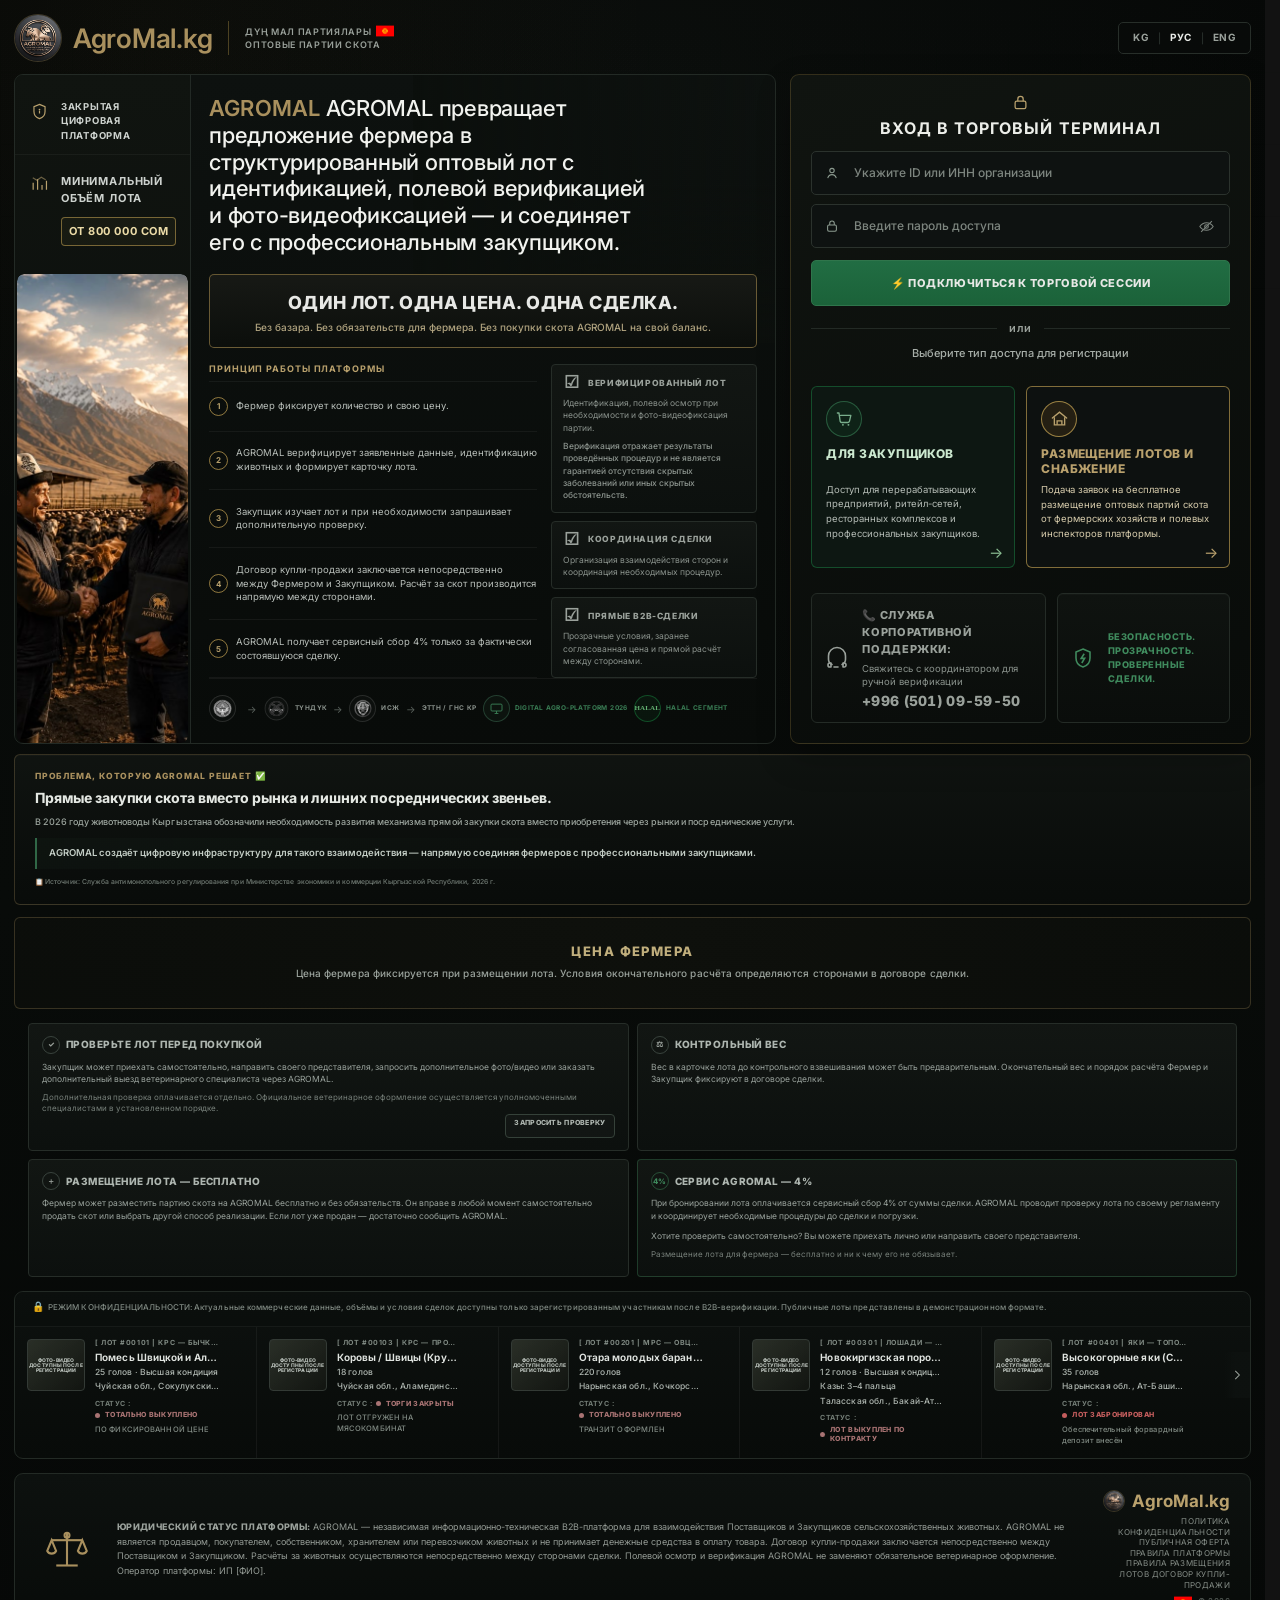
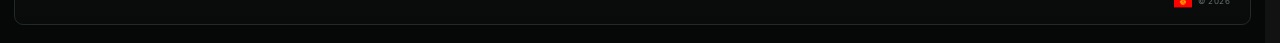
==== commit 7d1b5d3f: "Update AgroMal homepage layout and translations" ====
--- a/index.html
+++ b/index.html
@@ -1071,8 +1071,48 @@
               </aside>
 
       </div>
-
-          <div class="homepage-price-note">
+</div> <!-- hero__grid -->
+
+
+<!-- ПРОБЛЕМА, КОТОРУЮ AGROMAL РЕШАЕТ -->
+
+<div class="hero-trust">
+
+  <div class="hero-trust__content">
+
+    <div
+      class="hero-trust__label"
+      data-i18n="marketProblemLabel"
+    ></div>
+
+    <strong
+      class="hero-trust__title"
+      data-i18n="marketProblemTitle"
+    ></strong>
+
+    <p
+      class="hero-trust__fact"
+      data-i18n="marketProblemFact"
+    ></p>
+
+    <p
+      class="hero-trust__solution"
+      data-i18n="marketProblemSolution"
+    ></p>
+
+    <small
+      class="hero-trust__source"
+      data-i18n="marketProblemSource"
+    ></small>
+
+  </div>
+
+</div>
+
+
+<!-- ЦЕНА ФЕРМЕРА -->
+
+<div class="homepage-price-note">
 
   <span
     class="homepage-price-note__icon"
@@ -1090,6 +1130,12 @@
   </div>
 
 </div>
+
+
+<!-- CLIENT INFORMATION -->
+
+<div class="homepage-client-info">
+
       <!-- =================================================
            CLIENT INFORMATION
            ================================================= -->
--- a/assets/css/agromal-homepage-overrides.css
+++ b/assets/css/agromal-homepage-overrides.css
@@ -5574,4 +5574,525 @@
     text-align: right !important;
   }
 
+}
+/* =========================================================
+   AGROMAL — MARKET PROBLEM
+   COMPACT PREMIUM INFORMATION MODULE
+   ========================================================= */
+
+body.homepage > main .hero-trust {
+  width: min(var(--agro-shell), calc(100% - 28px)) !important;
+
+  margin: 14px auto 10px !important;
+  padding: 17px 20px 16px !important;
+
+  display: block !important;
+
+  box-sizing: border-box !important;
+
+  border: 1px solid rgba(169, 144, 94, .24) !important;
+  border-radius: 6px !important;
+
+  background:
+    linear-gradient(
+      180deg,
+      rgba(15, 19, 16, .94),
+      rgba(9, 12, 10, .94)
+    ) !important;
+
+  overflow: hidden !important;
+}
+
+
+/* =========================================================
+   CONTENT WIDTH
+   ========================================================= */
+
+body.homepage > main .hero-trust__content {
+  width: min(100%, 920px) !important;
+  max-width: 920px !important;
+
+  margin: 0 auto !important;
+
+  display: block !important;
+}
+
+
+/* =========================================================
+   LABEL
+   ========================================================= */
+
+body.homepage > main .hero-trust__label {
+  display: flex !important;
+  align-items: center !important;
+  gap: 7px !important;
+
+  margin: 0 !important;
+
+  color: #a9905e !important;
+
+  font-size: 9px !important;
+  font-weight: 800 !important;
+
+  line-height: 1.2 !important;
+  letter-spacing: .09em !important;
+
+  text-transform: uppercase !important;
+}
+
+
+/* =========================================================
+   MAIN STATEMENT
+   ========================================================= */
+
+body.homepage > main .hero-trust__title {
+  display: block !important;
+
+  max-width: 820px !important;
+
+  margin: 9px 0 0 !important;
+
+  color: #e0e4df !important;
+
+  font-size: 15px !important;
+  font-weight: 700 !important;
+
+  line-height: 1.38 !important;
+
+  letter-spacing: -.005em !important;
+}
+
+
+/* =========================================================
+   FACT
+   ========================================================= */
+
+body.homepage > main .hero-trust__fact {
+  display: block !important;
+
+  max-width: 860px !important;
+
+  margin: 10px 0 0 !important;
+
+  color: #a0a8a2 !important;
+
+  font-size: 10px !important;
+  font-weight: 500 !important;
+
+  line-height: 1.6 !important;
+
+  letter-spacing: .002em !important;
+}
+
+
+/* =========================================================
+   SOLUTION
+   ========================================================= */
+
+body.homepage > main .hero-trust__solution {
+  display: block !important;
+
+  max-width: 860px !important;
+
+  margin: 11px 0 0 !important;
+  padding: 9px 0 9px 12px !important;
+
+  border-left: 2px solid rgba(63, 138, 93, .62) !important;
+
+  color: #c1cbc2 !important;
+
+  font-size: 10px !important;
+  font-weight: 600 !important;
+
+  line-height: 1.58 !important;
+}
+
+
+/* =========================================================
+   SOURCE
+   ========================================================= */
+
+body.homepage > main .hero-trust__source {
+  display: block !important;
+
+  max-width: 860px !important;
+
+  margin: 9px 0 0 !important;
+
+  color: #737c75 !important;
+
+  font-size: 7.5px !important;
+  font-weight: 500 !important;
+
+  line-height: 1.45 !important;
+
+  letter-spacing: .01em !important;
+}
+
+
+/* =========================================================
+   MOBILE
+   ========================================================= */
+
+@media (max-width: 767px) {
+
+  body.homepage > main .hero-trust {
+    width: calc(100% - 20px) !important;
+
+    margin: 10px auto 8px !important;
+    padding: 13px 12px 14px !important;
+
+    border-radius: 5px !important;
+  }
+
+
+  body.homepage > main .hero-trust__content {
+    width: 100% !important;
+    max-width: none !important;
+  }
+
+
+  body.homepage > main .hero-trust__label {
+    font-size: 7px !important;
+    line-height: 1.25 !important;
+    letter-spacing: .07em !important;
+  }
+
+
+  body.homepage > main .hero-trust__title {
+    max-width: none !important;
+
+    margin-top: 7px !important;
+
+    font-size: 11px !important;
+    line-height: 1.42 !important;
+  }
+
+
+  body.homepage > main .hero-trust__fact {
+    max-width: none !important;
+
+    margin-top: 8px !important;
+
+    font-size: 8px !important;
+    line-height: 1.55 !important;
+  }
+
+
+  body.homepage > main .hero-trust__solution {
+    max-width: none !important;
+
+    margin-top: 8px !important;
+    padding: 7px 0 7px 8px !important;
+
+    font-size: 8px !important;
+    line-height: 1.55 !important;
+  }
+
+
+  body.homepage > main .hero-trust__source {
+    max-width: none !important;
+
+    margin-top: 8px !important;
+
+    font-size: 6.5px !important;
+    line-height: 1.45 !important;
+  }
+
+}
+/* =========================================================
+   MARKET PROBLEM — DESKTOP ALIGNMENT
+   ========================================================= */
+
+@media (min-width: 768px) {
+
+  body.homepage > main .hero-trust {
+    width: min(var(--agro-shell), calc(100% - 28px)) !important;
+
+    margin: 14px auto 10px !important;
+
+    padding: 16px 18px 15px !important;
+
+    display: block !important;
+
+    box-sizing: border-box !important;
+
+    border: 1px solid rgba(169, 144, 94, .24) !important;
+    border-radius: 6px !important;
+
+    background:
+      linear-gradient(
+        180deg,
+        rgba(15, 19, 16, .92),
+        rgba(9, 12, 10, .92)
+      ) !important;
+  }
+
+
+  body.homepage > main .hero-trust__content {
+    width: min(100%, 940px) !important;
+
+    max-width: 940px !important;
+
+    margin: 0 !important;
+
+    display: block !important;
+
+    text-align: left !important;
+  }
+
+
+  /* LABEL */
+
+  body.homepage > main .hero-trust__label {
+    display: block !important;
+
+    margin: 0 !important;
+
+    color: #a9905e !important;
+
+    font-size: 8px !important;
+    font-weight: 800 !important;
+
+    line-height: 1.2 !important;
+
+    letter-spacing: .09em !important;
+
+    text-transform: uppercase !important;
+  }
+
+
+  /* MAIN MESSAGE */
+
+  body.homepage > main .hero-trust__title {
+    display: block !important;
+
+    margin: 8px 0 0 !important;
+
+    color: #d9ddd8 !important;
+
+    font-size: 14px !important;
+    font-weight: 700 !important;
+
+    line-height: 1.4 !important;
+
+    letter-spacing: 0 !important;
+  }
+
+
+  /* FACT */
+
+  body.homepage > main .hero-trust__fact {
+    display: block !important;
+
+    margin: 9px 0 0 !important;
+
+    color: #969f99 !important;
+
+    font-size: 9px !important;
+    font-weight: 500 !important;
+
+    line-height: 1.55 !important;
+  }
+
+
+  /* SOLUTION */
+
+  body.homepage > main .hero-trust__solution {
+    display: block !important;
+
+    margin: 10px 0 0 !important;
+
+    padding: 8px 0 8px 11px !important;
+
+    border-left: 2px solid rgba(63, 138, 93, .58) !important;
+
+    color: #b8c2ba !important;
+
+    font-size: 9.5px !important;
+    font-weight: 600 !important;
+
+    line-height: 1.55 !important;
+  }
+
+
+  /* SOURCE */
+
+  body.homepage > main .hero-trust__source {
+    display: block !important;
+
+    margin: 9px 0 0 !important;
+
+    color: #6c756e !important;
+
+    font-size: 7px !important;
+    font-weight: 500 !important;
+
+    line-height: 1.45 !important;
+
+    text-align: left !important;
+  }
+
+}
+@media (min-width: 768px) {
+
+  body.homepage > main .hero-trust {
+    width: min(var(--agro-shell), calc(100% - 28px)) !important;
+
+    margin: 10px auto 8px !important;
+
+    padding: 11px 14px !important;
+
+    box-sizing: border-box !important;
+  }
+
+  body.homepage > main .hero-trust__title {
+    margin-top: 5px !important;
+    font-size: 12px !important;
+    line-height: 1.3 !important;
+  }
+
+  body.homepage > main .hero-trust__fact {
+    margin-top: 6px !important;
+    font-size: 8px !important;
+    line-height: 1.4 !important;
+  }
+
+  body.homepage > main .hero-trust__solution {
+    margin-top: 7px !important;
+    padding: 5px 0 5px 9px !important;
+    font-size: 8px !important;
+    line-height: 1.4 !important;
+  }
+
+  body.homepage > main .hero-trust__source {
+    margin-top: 6px !important;
+    font-size: 6.5px !important;
+    line-height: 1.3 !important;
+  }
+
+}
+@media (min-width: 768px) {
+
+  body.homepage .hero-assist > .hero-trust {
+    width: auto !important;
+    height: auto !important;
+    min-width: 0 !important;
+
+    display: grid !important;
+    grid-template-columns: 26px minmax(0, 1fr) !important;
+    align-items: center !important;
+    gap: 11px !important;
+
+    margin: 0 !important;
+    padding: 13px !important;
+
+    border: 1px solid #242b26 !important;
+    border-radius: 6px !important;
+
+    background: linear-gradient(
+      180deg,
+      #0f1310,
+      #0a0d0b
+    ) !important;
+  }
+
+}
+/* =========================================================
+   MARKET PROBLEM — VISUAL EMPHASIS
+   Только CSS. Текст и HTML не меняем.
+   ========================================================= */
+
+@media (min-width: 768px) {
+
+  body.homepage > main .hero-trust {
+    padding: 16px 20px 17px !important;
+
+    border-color: rgba(169, 144, 94, .28) !important;
+
+    background:
+      linear-gradient(
+        180deg,
+        rgba(16, 20, 17, .96),
+        rgba(9, 12, 10, .96)
+      ) !important;
+
+    box-shadow:
+      inset 0 1px 0 rgba(255,255,255,.018) !important;
+  }
+
+  body.homepage > main .hero-trust__label {
+    color: #a9905e !important;
+    font-size: 8.5px !important;
+    font-weight: 800 !important;
+    letter-spacing: .095em !important;
+  }
+
+  body.homepage > main .hero-trust__title {
+    margin-top: 7px !important;
+
+    color: #e4e8e3 !important;
+    font-size: 14px !important;
+    font-weight: 750 !important;
+    line-height: 1.35 !important;
+    letter-spacing: -.003em !important;
+  }
+
+  body.homepage > main .hero-trust__fact {
+    margin-top: 8px !important;
+
+    color: #9ca59e !important;
+    font-size: 9px !important;
+    line-height: 1.55 !important;
+  }
+
+  body.homepage > main .hero-trust__solution {
+    margin-top: 9px !important;
+    padding: 8px 0 8px 12px !important;
+
+    border-left: 2px solid rgba(63, 138, 93, .72) !important;
+
+    color: #c3cdc5 !important;
+    font-size: 9.5px !important;
+    font-weight: 600 !important;
+    line-height: 1.55 !important;
+
+    background:
+      linear-gradient(
+        90deg,
+        rgba(63,138,93,.045),
+        transparent 70%
+      ) !important;
+  }
+
+  body.homepage > main .hero-trust__source {
+    margin-top: 8px !important;
+
+    color: #717b74 !important;
+    font-size: 6.8px !important;
+    line-height: 1.4 !important;
+  }
+
+}
+
+@media (max-width: 767px) {
+
+  body.homepage > main .hero-trust {
+    padding: 13px 12px 14px !important;
+  }
+
+  body.homepage > main .hero-trust__title {
+    font-size: 11px !important;
+    line-height: 1.42 !important;
+  }
+
+  body.homepage > main .hero-trust__solution {
+    border-left-width: 2px !important;
+  }
+
+}
+@media (max-width: 767px) {
+  body.homepage .hero-assist > .hero-trust {
+    display: none !important;
+  }
 }
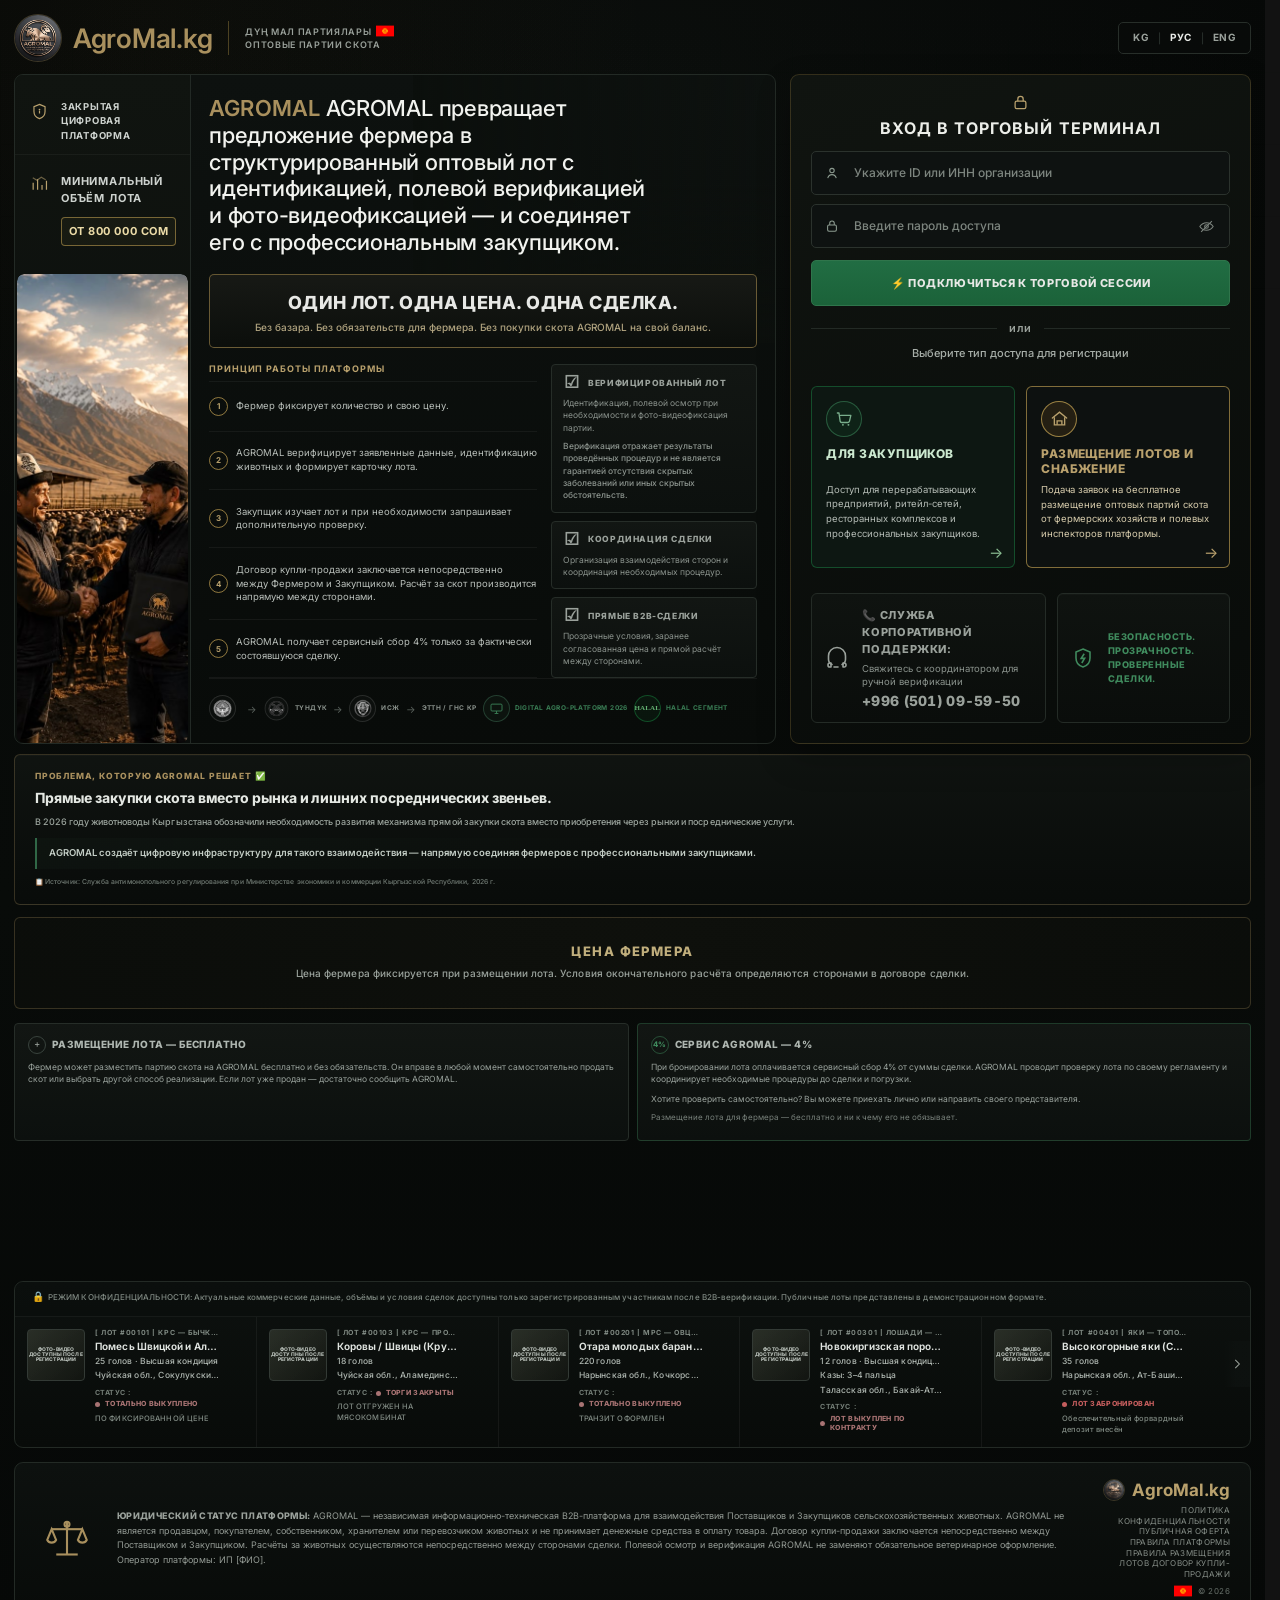
==== commit fce3c208: "Fix client information layout" ====
--- a/index.html
+++ b/index.html
@@ -1140,65 +1140,16 @@
            CLIENT INFORMATION
            ================================================= -->
 
-      <div class="homepage-client-info">
 
         <div class="homepage-buyer-info">
 
           <!-- 01 -->
 
-          <article class="homepage-info-card">
-
-            <div class="homepage-info-card__head">
-
-              <span
-                class="homepage-info-card__icon"
-                aria-hidden="true"
-              >
-                ✓
-              </span>
-
-              <strong data-i18n="inspectionTitle"></strong>
-
-            </div>
-
-            <p data-i18n="inspectionText"></p>
-
-            <small
-              class="homepage-info-card__note"
-              data-i18n="inspectionNote"
-            ></small>
-
-            <a
-              class="homepage-info-card__button"
-              href="https://wa.me/996501095950"
-              target="_blank"
-              rel="noopener noreferrer"
-              data-i18n="inspectionButton"
-            ></a>
-
-          </article>
 
 
           <!-- 02 -->
 
-          <article class="homepage-info-card">
-
-            <div class="homepage-info-card__head">
-
-              <span
-                class="homepage-info-card__icon"
-                aria-hidden="true"
-              >
-                ⚖
-              </span>
-
-              <strong data-i18n="controlWeightTitle"></strong>
-
-            </div>
-
-            <p data-i18n="controlWeightText"></p>
-
-          </article>
+
 
 
           <!-- 03 -->
